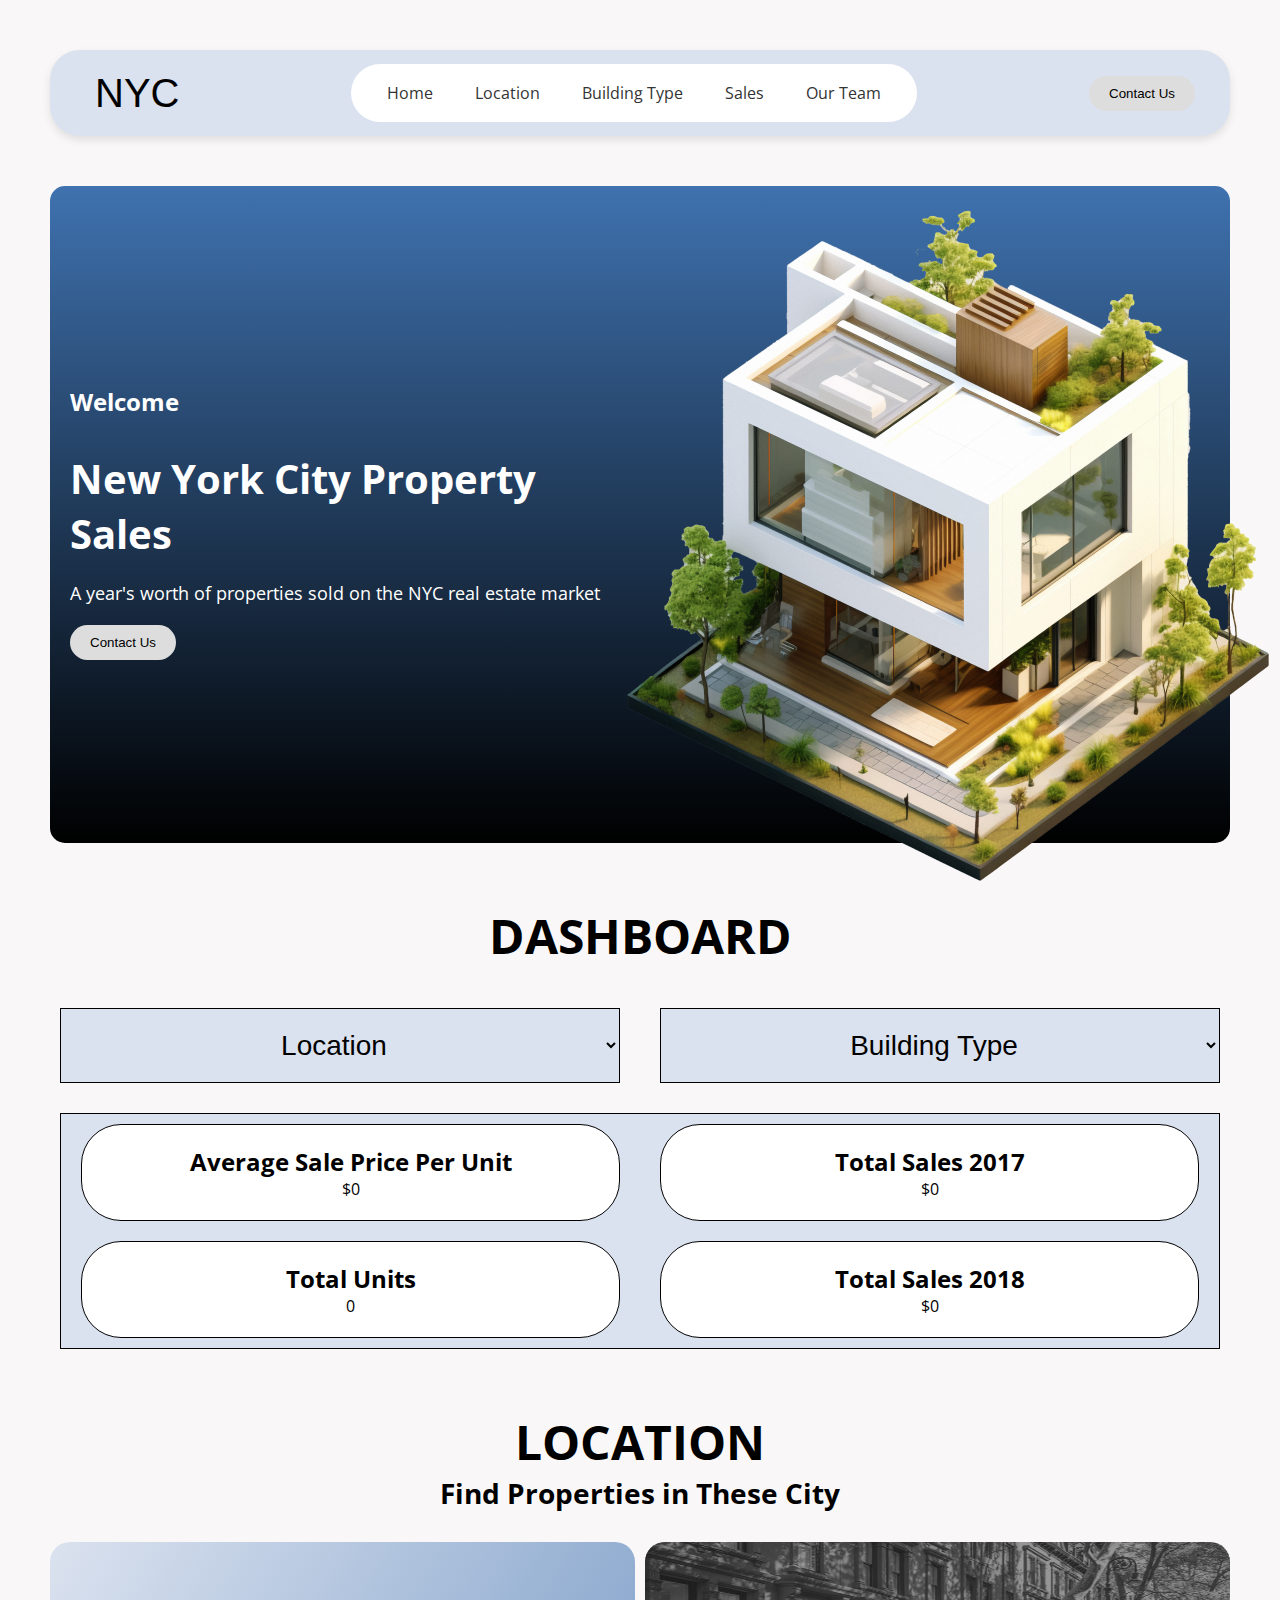
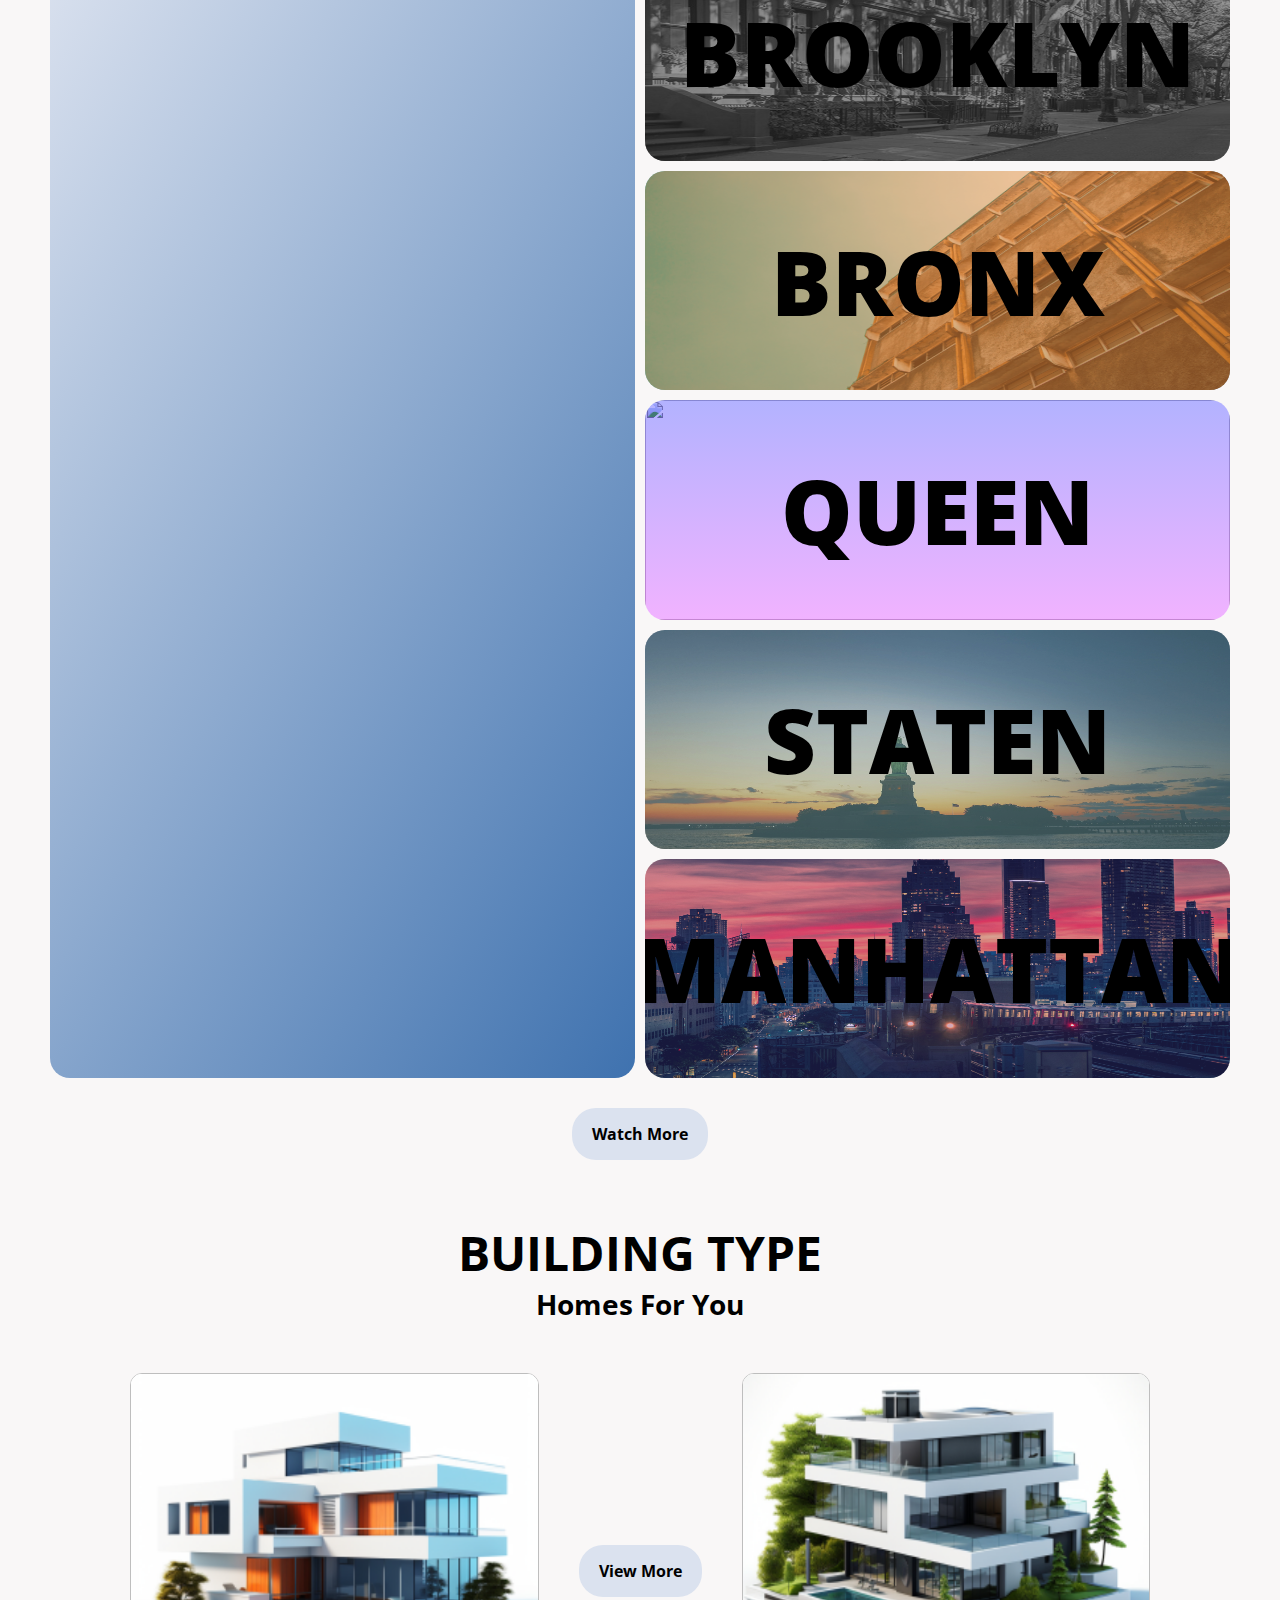
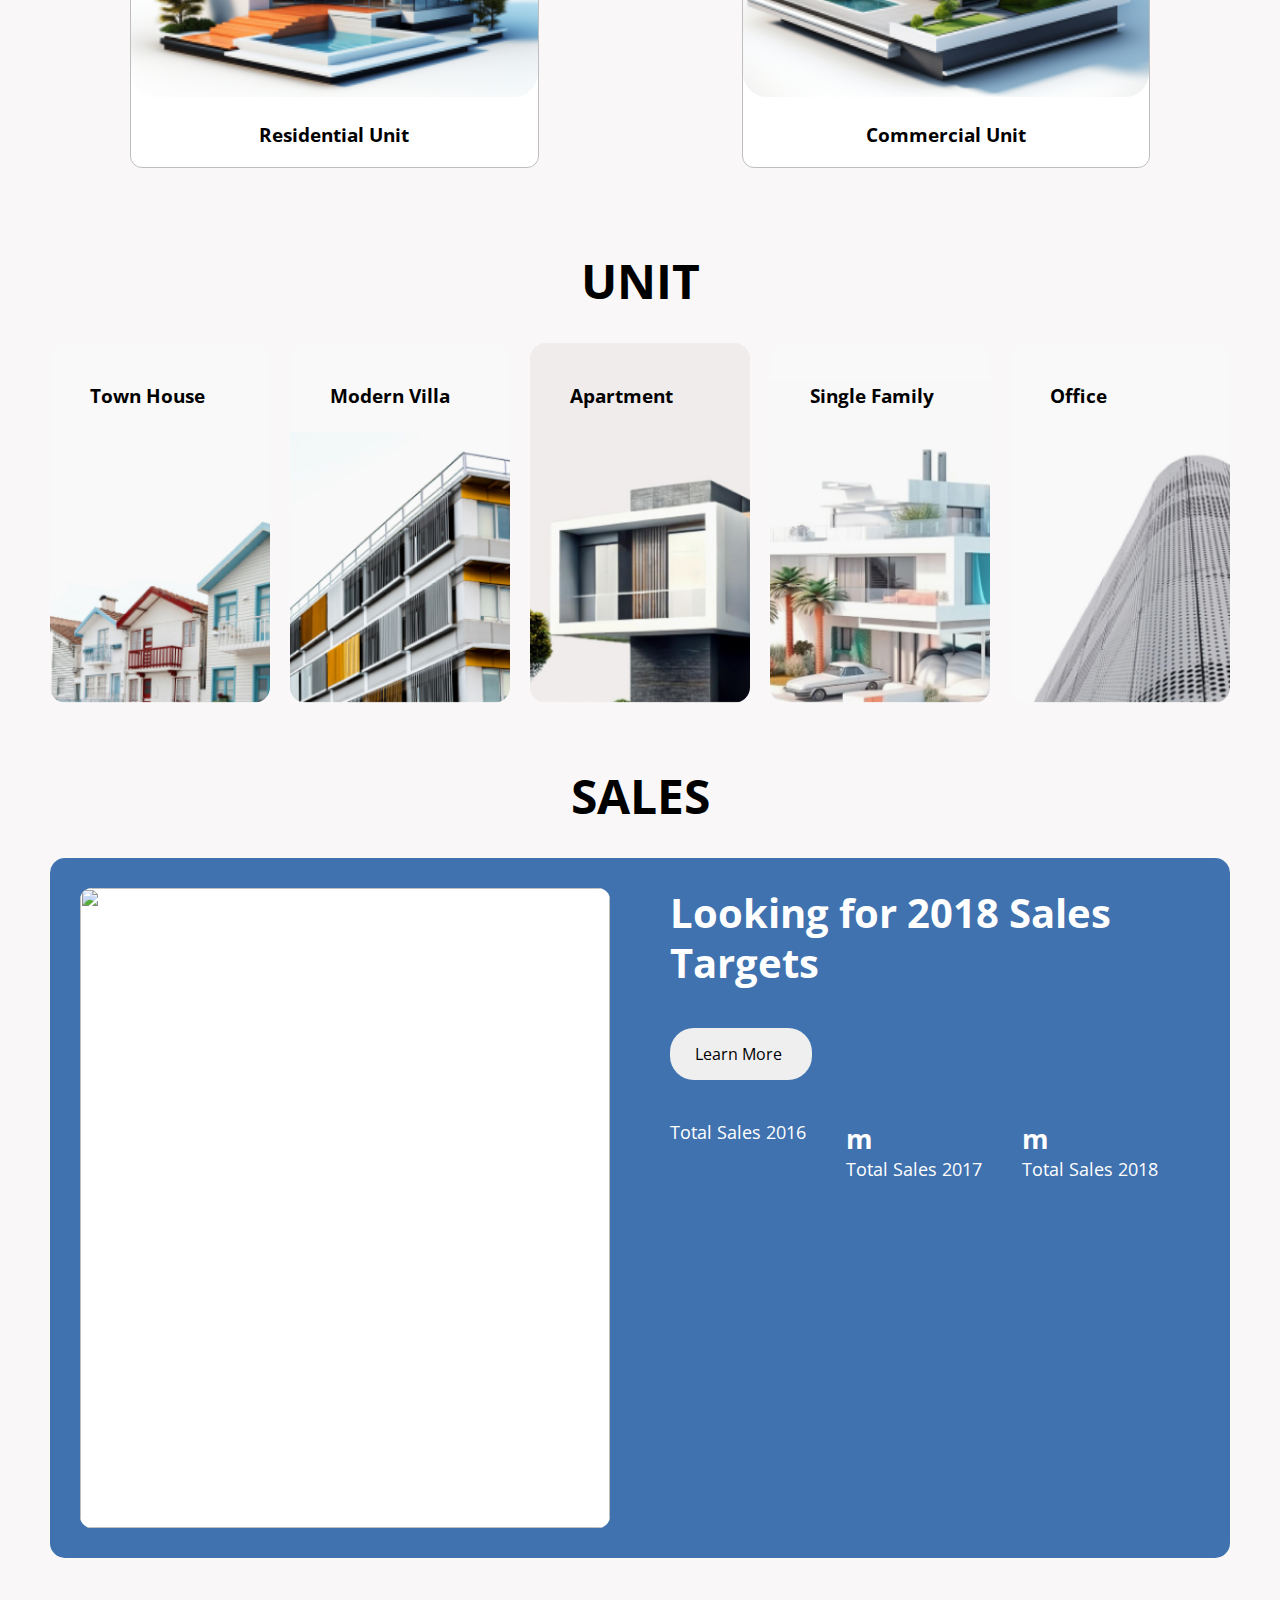
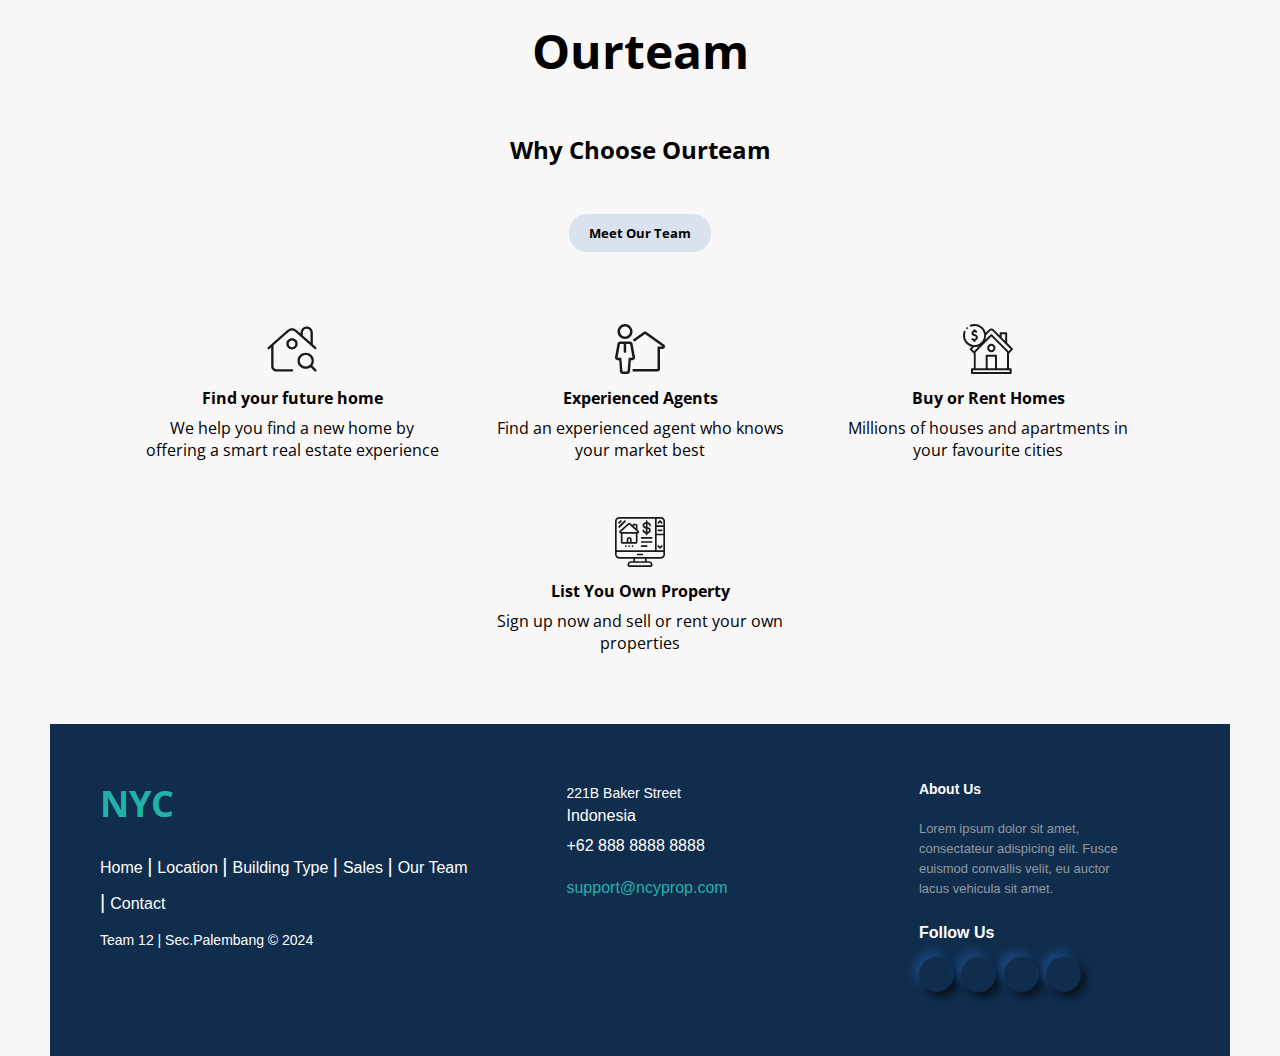
==== index.html @ 60cc7891 "refactor code" ====
<!DOCTYPE html>
<html lang="en">
  <head>
    <meta charset="UTF-8" />
    <meta name="viewport" content="width=device-width, initial-scale=1.0" />
    <title>Sec.Palembang-12</title>
    <!-- <link rel="stylesheet" href="Component/navbar.css" /> -->
    <link rel="stylesheet" href="css/base.css" />
    <link rel="stylesheet" href="css/landing.css" />

    <!-- Boxicon CSS -->
    <link
      href="https://unpkg.com/boxicons@2.1.4/css/boxicons.min.css"
      rel="stylesheet"
    />

    <style></style>
  </head>

  <!-- body section -->

  <body>
    <!--  navbar section -->
    <nav-card></nav-card>
    <!-- end navbar section-->
    <!-- header section -->
    <hero-card>
      <div slot="page">Welcome</div>
      <div slot="title">New York City Property Sales</div>
      <div slot="desc">
        A year's worth of properties sold on the NYC real estate market
      </div>
    </hero-card>
    <!--end header section  -->

    <main>
      <section>
        <div class="dashboard-container">
          <header class="dashboard-header" id="dashboard">
            <h1>DASHBOARD</h1>
          </header>

          <div class="dropdowns">
            <select id="locationDropdown" class="dropdown">
              <option value="">Location</option>
              <option value="Brooklyn">Brooklyn</option>
              <option value="Bronxn">Bronxn</option>
              <option value="Manhattan">Manhattan</option>
              <option value="Queens">Queens</option>
              <option value="Staten Island">Staten Island</option>
          </select>

            <select id="buildingTypeDropdown" class="dropdown">
                <option value="">Building Type</option>
                <option value="Residential">Residential</option>
                <option value="Commercial">Commercial</option>
                <option value="Mixed Use">Mixed Use</option>
            </select>
        </div>

          <div class="stats-container">
            <div class="stat-box">
                <h2>Average Sale Price Per Unit</h2>
                <p id="averageSalePrice">$0</p>
            </div>
    
            <div class="stat-box">
                <h2>Total Sales 2017</h2>
                <p id="totalSales2017">$0</p>
            </div>
    
            <div class="stat-box">
                <h2>Total Units</h2>
                <p id="totalUnits">0</p>
            </div>
    
            <div class="stat-box">
                <h2>Total Sales 2018</h2>
                <p id="totalSales2018">$0</p>
            </div>
        </div>
        </div>
      </section>

      <section>
        <div class="container">
          <div class="location">
            <header class="location-header">
              <h1>LOCATION</h1>
              <h3>Find Properties in These City</h3>
            </header>
            <div class="location-group">
              <div class="location-item overlay">
                <h1>NEW YORK CITY</h1>
              </div>
              <div class="location-item">
                <h1>BROOKLYN</h1>
                <div class="img-wrapper">
                  <img src="assets/images/location/img1.jpg" alt="" />
                </div>
              </div>
              <div class="location-item">
                <h1>BRONX</h1>
                <div class="img-wrapper">
                  <img src="assets/images/location/img2.jpg" alt="" />
                </div>
              </div>
              <div class="location-item">
                <h1>QUEEN</h1>
                <div class="img-wrapper">
                  <img
                    src="https://plus.unsplash.com/premium_photo-1661955570907-c03dae52b089?q=80&w=1778&auto=format&fit=crop&ixlib=rb-4.0.3&ixid=M3wxMjA3fDB8MHxwaG90by1wYWdlfHx8fGVufDB8fHx8fA%3D%3D"
                    alt=""
                  />
                </div>
              </div>
              <div class="location-item">
                <h1>STATEN</h1>
                <div class="img-wrapper">
                  <img src="assets/images/location/img5.jpg" alt="" />
                </div>
              </div>
              <div class="location-item">
                <h1>MANHATTAN</h1>
                <div class="img-wrapper">
                  <img src="assets/images/location/img7.jpg" alt="" />
                </div>
              </div>
            </div>
            <div class="location-btn">
              <button>Watch More</button>
            </div>
          </div>
        </div>
      </section>

      <!-- Building Type Section -->
      <section>
        <div class="container">
          <div class="building">
            <header class="building-header">
              <h1>BUILDING TYPE</h1>
              <h3>Homes For You</h3>
            </header>
            <div class="building-group">
              <div class="building-item">
                <div class="img-wrapper">
                  <img src="assets/images/building/residential.png" alt="" />
                </div>
                <div class="building-content">
                  <h3>Residential Unit</h3>
                </div>
              </div>
              <div class="btn-wrapper">
                <button>View More</button>
              </div>
              <div class="building-item">
                <div class="img-wrapper">
                  <img src="assets/images/building/commercial.png" alt="" />
                </div>
                <div class="building-content">
                  <h3>Commercial Unit</h3>
                </div>
              </div>
            </div>
          </div>
        </div>
      </section>

      <!-- unit section -->
      <section>
        <div class="container">
          <div class="unit">
            <header class="unit-header" id="units">
              <h1>UNIT</h1>
            </header>
            <div class="unit-group">
              <div class="unit-item">
                <img src="assets/images/units/h81.jpg.png" alt="" />
                <h4 class="unit-title">Town House</h4>
              </div>
              <div class="unit-item">
                <img src="assets/images/units/h82.jpg.png" alt="" />
                <h4 class="unit-title">Modern Villa</h4>
              </div>
              <div class="unit-item">
                <img src="assets/images/units/h83.jpg.png" alt="" />
                <h4 class="unit-title">Apartment</h4>
              </div>
              <div class="unit-item">
                <img src="assets/images/units/h84.jpg.png" alt="" />
                <h4 class="unit-title">Single Family</h4>
              </div>
              <div class="unit-item">
                <img src="assets/images/units/h85.jpg.png" alt="" />
                <h4 class="unit-title">Office</h4>
              </div>
            </div>
          </div>
        </div>
      </section>
      <!-- end unit section -->

      <!-- sales section -->
      <section>
        <div class="container">
          <div class="sales">
            <header class="sales-header" id="sales">
              <h1>SALES</h1>
            </header>
            <div class="sales-group">
              <div class="sales-item">
                <div class="img-wrapper">
                  <img
                    src="https://www.wallpapertip.com/wmimgs/216-2167633_real-estate-wallpaper-hd.png"
                    alt=""
                  />
                </div>
              </div>
              <div class="sales-item">
                <div class="item-header">
                  <h1>Looking for 2018 Sales Targets</h1>
                </div>
                <div class="item-content">
                  <button>
                    <span> Learn More </span
                    ><i class="fa-solid fa-arrow-right"></i>
                  </button>
                  <div class="desc">
                    <ul>
                      <li>
                        <h2 id="totalSales2016"></h2>
                        <span>Total Sales 2016</span>
                      </li>
                      <li>
                        <h2 id="totalSales2017">m</h2>
                        <span>Total Sales 2017</span>
                      </li>
                      <li>
                        <h2 id="totalSales2018">m</h2>
                        <span>Total Sales 2018</span>
                      </li>
                    </ul>
                  </div>
                </div>
              </div>
              <!-- Other grid items -->
            </div>
          </div>
        </div>
      </section>

      <!-- end sales section -->

      <!-- our team section -->
      <section>
        <div class="container">
          <div class="ourteam">
            <header class="ourteam-header" id="team">
              <h1>Ourteam</h1>
            </header>
            <div class="ourteam-group">
              <div class="ourteam-item">
                <h2>Why Choose Ourteam</h2>
                <button id="teamButton">Meet Our Team</button>
              </div>
              <div class="ourteam-item" style="width: 100%">
                <div class="feature">
                  <div class="feature-icon">
                    <svg
                      width="51"
                      height="50"
                      viewBox="0 0 51 50"
                      fill="none"
                      xmlns="http://www.w3.org/2000/svg"
                    >
                      <path
                        d="M25.01 45.1666H9.50999C8.6211 45.1666 7.89888 44.8611 7.34332 44.25C6.78777 43.6389 6.50999 42.9444 6.50999 42.1666V21.3333L22.1767 7.49997C22.9544 6.83331 23.8989 6.49997 25.01 6.49997C26.1211 6.49997 27.0655 6.83331 27.8433 7.49997L47.6767 25C47.8989 25.2222 48.1767 25.3055 48.51 25.25C48.8433 25.1944 49.1211 25.0555 49.3433 24.8333C49.5655 24.6111 49.6489 24.3333 49.5933 24C49.5378 23.6666 49.3989 23.3889 49.1767 23.1666L45.8433 20.3333V8.49997C45.8433 6.83331 45.2322 5.38886 44.01 4.16664C42.7878 2.94442 41.3433 2.36108 39.6767 2.41664C38.01 2.47219 36.5933 3.08331 35.4267 4.24997C34.26 5.41664 33.6211 6.83331 33.51 8.49997V9.49997L29.3433 5.83331C28.1211 4.72219 26.6767 4.16664 25.01 4.16664C23.3433 4.16664 21.8989 4.72219 20.6767 5.83331L0.843323 23.1666C0.509989 23.3889 0.343323 23.6666 0.343323 24C0.343323 24.3333 0.454434 24.6111 0.676656 24.8333C0.898878 25.0555 1.17666 25.1944 1.50999 25.25C1.84332 25.3055 2.1211 25.2222 2.34332 25L4.17666 23.5V42.1666C4.17666 43.6111 4.70443 44.8611 5.75999 45.9166C6.81555 46.9722 8.06555 47.5 9.50999 47.5H25.01C25.3433 47.5 25.6211 47.3889 25.8433 47.1666C26.0655 46.9444 26.1767 46.6666 26.1767 46.3333C26.1767 46 26.0655 45.7222 25.8433 45.5C25.6211 45.2778 25.3433 45.1666 25.01 45.1666ZM35.8433 8.49997C35.9544 7.38886 36.3711 6.47219 37.0933 5.74997C37.8155 5.02775 38.7044 4.69442 39.76 4.74997C40.8155 4.80553 41.7044 5.19442 42.4267 5.91664C43.1489 6.63886 43.51 7.49997 43.51 8.49997V18.1666L35.8433 11.5V8.49997ZM25.01 14.1666C23.4544 14.1666 22.1211 14.7222 21.01 15.8333C19.8989 16.9444 19.3433 18.2778 19.3433 19.8333C19.3433 21.3889 19.8989 22.7222 21.01 23.8333C22.1211 24.9444 23.4544 25.5 25.01 25.5C26.5655 25.5 27.8989 24.9444 29.01 23.8333C30.1211 22.7222 30.6767 21.3889 30.6767 19.8333C30.6767 18.2778 30.1211 16.9444 29.01 15.8333C27.8989 14.7222 26.5655 14.1666 25.01 14.1666ZM28.3433 19.8333C28.3433 20.8333 28.01 21.6389 27.3433 22.25C26.6767 22.8611 25.8989 23.1666 25.01 23.1666C24.1211 23.1666 23.3433 22.8611 22.6767 22.25C22.01 21.6389 21.6767 20.8611 21.6767 19.9166C21.6767 18.9722 22.01 18.1666 22.6767 17.5C23.3433 16.8333 24.1211 16.5 25.01 16.5C25.8989 16.5 26.6767 16.8333 27.3433 17.5C28.01 18.1666 28.3433 18.9444 28.3433 19.8333ZM49.3433 45.6666L45.3433 41.5C46.3433 40.0555 46.8433 38.4444 46.8433 36.6666C46.8433 34.4444 46.0378 32.5555 44.4267 31C42.8155 29.4444 40.8989 28.6666 38.6767 28.6666C36.4544 28.6666 34.5378 29.4444 32.9267 31C31.3155 32.5555 30.51 34.4722 30.51 36.75C30.51 39.0278 31.3155 40.9444 32.9267 42.5C34.5378 44.0555 36.4544 44.8333 38.6767 44.8333C40.5655 44.8333 42.2322 44.2778 43.6767 43.1666L47.51 47.1666C47.7322 47.3889 48.01 47.5278 48.3433 47.5833C48.6767 47.6389 48.9822 47.5555 49.26 47.3333C49.5378 47.1111 49.6767 46.8333 49.6767 46.5C49.6767 46.1666 49.5655 45.8889 49.3433 45.6666ZM38.6767 42.5C37.1211 42.5 35.76 41.9444 34.5933 40.8333C33.4267 39.7222 32.8433 38.3611 32.8433 36.75C32.8433 35.1389 33.4267 33.7778 34.5933 32.6666C35.76 31.5555 37.1489 31 38.76 31C40.3711 31 41.7322 31.5555 42.8433 32.6666C43.9544 33.7778 44.51 35.1389 44.51 36.75C44.51 38.3611 43.9544 39.7222 42.8433 40.8333C41.7322 41.9444 40.3433 42.5 38.6767 42.5Z"
                        fill="#1A1A1A"
                      />
                    </svg>
                  </div>
                  <h4>Find your future home</h4>
                  <p>
                    We help you find a new home by offering a smart real estate
                    experience
                  </p>
                </div>
                <div class="feature">
                  <div class="feature-icon">
                    <svg
                      width="51"
                      height="50"
                      viewBox="0 0 51 50"
                      fill="none"
                      xmlns="http://www.w3.org/2000/svg"
                    >
                      <path
                        d="M49.01 20.5L31.51 8C31.0655 7.66666 30.5655 7.5 30.01 7.5C29.4544 7.5 28.9544 7.66666 28.51 8L17.6766 15.8333C18.3433 16.2778 18.8989 16.8889 19.3433 17.6667L30.01 10L47.51 22.5H42.51V45H17.6766L17.51 47.5H42.51C43.1766 47.5 43.76 47.25 44.26 46.75C44.76 46.25 45.01 45.6667 45.01 45V25H47.51C48.0655 25 48.5655 24.8333 49.01 24.5C49.4544 24.1667 49.76 23.75 49.9266 23.25C50.0933 22.75 50.0933 22.25 49.9266 21.75C49.76 21.25 49.4544 20.8333 49.01 20.5ZM20.01 33.3333L17.51 19.5C17.3989 18.9444 17.0933 18.4722 16.5933 18.0833C16.0933 17.6944 15.5655 17.5 15.01 17.5H5.00998C4.45442 17.5 3.92665 17.6944 3.42665 18.0833C2.92665 18.4722 2.62109 18.9444 2.50998 19.5L0.00997832 33.3333C-0.101133 34.1111 0.0933117 34.7778 0.593312 35.3333C1.09331 35.8889 1.7322 36.1667 2.50998 36.1667H4.17665L5.00998 47.6667C5.12109 48.3333 5.39887 48.8889 5.84331 49.3333C6.28776 49.7778 6.84331 50 7.50998 50H12.51C13.1766 50 13.7322 49.7778 14.1766 49.3333C14.6211 48.8889 14.8989 48.3333 15.01 47.6667L15.8433 36.1667H17.51C18.2878 36.1667 18.9266 35.8889 19.4266 35.3333C19.9266 34.7778 20.1211 34.1111 20.01 33.3333ZM13.6766 33.6667L12.51 47.5H7.50998L6.34331 33.6667H2.50998L5.00998 20H8.67665V27.6667C8.67665 28 8.81553 28.2778 9.09331 28.5C9.37109 28.7222 9.67665 28.8333 10.01 28.8333C10.3433 28.8333 10.6211 28.7222 10.8433 28.5C11.0655 28.2778 11.1766 28 11.1766 27.6667V20H15.01L17.51 33.6667H13.6766ZM10.01 0C7.89887 0 6.12109 0.722221 4.67665 2.16666C3.2322 3.61111 2.50998 5.38889 2.50998 7.5C2.50998 9.61111 3.2322 11.3889 4.67665 12.8333C6.12109 14.2778 7.89887 15 10.01 15C12.1211 15 13.8989 14.2778 15.3433 12.8333C16.7878 11.3889 17.51 9.61111 17.51 7.5C17.51 5.38889 16.7878 3.61111 15.3433 2.16666C13.8989 0.722221 12.1211 0 10.01 0ZM10.01 12.5C8.67665 12.5 7.50998 12 6.50998 11C5.50998 10 5.00998 8.83333 5.00998 7.5C5.00998 6.16666 5.50998 5 6.50998 4C7.50998 3 8.67665 2.5 10.01 2.5C11.3433 2.5 12.51 3 13.51 4C14.51 5 15.01 6.16666 15.01 7.5C15.01 8.83333 14.51 10 13.51 11C12.51 12 11.3433 12.5 10.01 12.5Z"
                        fill="#1A1A1A"
                      />
                    </svg>
                  </div>
                  <h4>Experienced Agents</h4>
                  <p>Find an experienced agent who knows your market best</p>
                </div>
                <div class="feature">
                  <div class="feature-icon">
                    <svg
                      width="50"
                      height="50"
                      viewBox="0 0 50 50"
                      fill="none"
                      xmlns="http://www.w3.org/2000/svg"
                    >
                      <path
                        d="M28.3433 19.8333C27.2322 19.8333 26.26 20.25 25.4267 21.0833C24.5933 21.9167 24.1767 22.8889 24.1767 24C24.1767 25.1111 24.5933 26.0833 25.4267 26.9167C26.26 27.75 27.2322 28.1667 28.3433 28.1667C29.4545 28.1667 30.4267 27.75 31.26 26.9167C32.0933 26.0833 32.51 25.1111 32.51 24C32.51 22.8889 32.0933 21.9167 31.26 21.0833C30.4267 20.25 29.4545 19.8333 28.3433 19.8333ZM28.3433 26.1667C27.7878 26.1667 27.2878 25.9722 26.8433 25.5833C26.3989 25.1944 26.1767 24.6944 26.1767 24.0833C26.1767 23.4722 26.3989 22.9444 26.8433 22.5C27.2878 22.0556 27.8156 21.8333 28.4267 21.8333C29.0378 21.8333 29.5378 22.0556 29.9267 22.5C30.3156 22.9444 30.51 23.4722 30.51 24.0833C30.51 24.6944 30.3156 25.1944 29.9267 25.5833C29.5378 25.9722 29.01 26.1667 28.3433 26.1667ZM46.3433 29.1667L49.6767 25.8333C49.8989 25.6111 50.01 25.3889 50.01 25.1667C50.01 24.9444 49.8989 24.7222 49.6767 24.5L44.1767 18.8333V9.16666C44.1767 8.94444 44.0656 8.72222 43.8433 8.5C43.6211 8.27777 43.3989 8.16666 43.1767 8.16666H37.6767C37.4545 8.16666 37.2322 8.27777 37.01 8.5C36.7878 8.72222 36.6767 8.94444 36.6767 9.16666V11.5L30.6767 5.5C30.01 4.83333 29.2322 4.5 28.3433 4.5C27.4545 4.5 26.6767 4.83333 26.01 5.5L22.6767 8.83333C22.1211 6.27777 20.7878 4.16666 18.6767 2.5C16.5656 0.833332 14.1767 0 11.51 0C10.0656 0 8.67668 0.277775 7.34334 0.833332C7.12112 0.833332 6.95445 0.972221 6.84334 1.25C6.73223 1.52777 6.73223 1.77777 6.84334 2C6.95445 2.22222 7.12112 2.38889 7.34334 2.5C7.56557 2.61111 7.84334 2.66666 8.17668 2.66666C9.17668 2.22222 10.2878 2 11.51 2C13.2878 2 14.8989 2.41666 16.3433 3.25C17.7878 4.08333 18.9545 5.25 19.8433 6.75C20.7322 8.25 21.1767 9.86111 21.1767 11.5833C21.1767 13.3056 20.7322 14.8889 19.8433 16.3333C18.9545 17.7778 17.7878 18.9444 16.3433 19.8333C14.8989 20.7222 13.3156 21.1667 11.5933 21.1667C9.87112 21.1667 8.26001 20.7222 6.76001 19.8333C5.26001 18.9444 4.09334 17.7778 3.26001 16.3333C2.42668 14.8889 2.01001 13.2778 2.01001 11.5C2.01001 10.2778 2.17668 9.16666 2.51001 8.16666C2.62112 7.83333 2.62112 7.55555 2.51001 7.33333C2.3989 7.11111 2.23223 6.94444 2.01001 6.83333C1.78779 6.72222 1.53779 6.72222 1.26001 6.83333C0.982232 6.94444 0.843343 7.11111 0.843343 7.33333C0.287788 8.66666 0.0100098 10.0556 0.0100098 11.5C0.0100098 14.1667 0.843343 16.5556 2.51001 18.6667C4.17668 20.7778 6.28779 22.1111 8.84334 22.6667L7.01001 24.5C6.78779 24.7222 6.67668 24.9444 6.67668 25.1667C6.67668 25.3889 6.78779 25.6111 7.01001 25.8333L10.3433 29.1667C10.4545 29.2778 10.6211 29.3889 10.8433 29.5V44.1667H9.01001C8.78779 44.1667 8.56557 44.25 8.34334 44.4167C8.12112 44.5833 8.01001 44.8333 8.01001 45.1667V49C8.01001 49.3333 8.12112 49.5833 8.34334 49.75C8.56557 49.9167 8.78779 50 9.01001 50H47.6767C48.01 50 48.26 49.9167 48.4267 49.75C48.5933 49.5833 48.6767 49.3333 48.6767 49V45.1667C48.6767 44.8333 48.5933 44.5833 48.4267 44.4167C48.26 44.25 48.01 44.1667 47.6767 44.1667H46.01V29.5C46.1211 29.3889 46.2322 29.2778 46.3433 29.1667ZM38.6767 10.1667H42.1767V17L38.6767 13.5V10.1667ZM27.3433 6.83333C27.6767 6.61111 28.01 6.5 28.3433 6.5C28.6767 6.5 29.01 6.61111 29.3433 6.83333L47.6767 25.1667L45.6767 27.1667L29.01 10.5C28.8989 10.2778 28.7045 10.1667 28.4267 10.1667C28.1489 10.1667 27.8989 10.2778 27.6767 10.5L22.1767 15.8333C22.7322 14.5 23.01 13.0556 23.01 11.5V11.1667L27.3433 6.83333ZM9.01001 25.1667L11.1767 23H11.51C13.0656 23 14.51 22.7222 15.8433 22.1667L11.01 27.1667L9.01001 25.1667ZM46.6767 48H10.01V46.1667H46.6767V48ZM32.01 44.1667H24.6767V32.6667H32.01V44.1667ZM34.01 44.1667V31.6667C34.01 31.3333 33.9267 31.0833 33.76 30.9167C33.5933 30.75 33.3433 30.6667 33.01 30.6667H23.6767C23.4545 30.6667 23.2322 30.75 23.01 30.9167C22.7878 31.0833 22.6767 31.3333 22.6767 31.6667V44.1667H12.6767V28.1667L28.3433 12.5L44.01 28.1667V44.1667H34.01ZM11.51 14.8333C11.0656 14.8333 10.7322 14.8056 10.51 14.75C10.2878 14.6944 10.0656 14.5833 9.84334 14.4167C9.62112 14.25 9.37112 14.1944 9.09334 14.25C8.81557 14.3056 8.59334 14.4444 8.42668 14.6667C8.26001 14.8889 8.20445 15.1111 8.26001 15.3333C8.31557 15.5556 8.45445 15.7778 8.67668 16C9.34334 16.3333 9.95445 16.5556 10.51 16.6667V17C10.51 17.2222 10.6211 17.4444 10.8433 17.6667C11.0656 17.8889 11.3156 18 11.5933 18C11.8711 18 12.0933 17.8889 12.26 17.6667C12.4267 17.4444 12.51 17.2222 12.51 17V16.5C13.1767 16.3889 13.7045 16.0833 14.0933 15.5833C14.4822 15.0833 14.7322 14.5 14.8433 13.8333C14.9545 13.1667 14.8156 12.5278 14.4267 11.9167C14.0378 11.3056 13.4545 10.8333 12.6767 10.5C11.6767 10.1667 11.01 9.83333 10.6767 9.5C10.4545 9.38889 10.3989 9.16666 10.51 8.83333C10.6211 8.5 10.7878 8.33333 11.01 8.33333C11.5656 8.11111 12.1211 8.16666 12.6767 8.5C12.8989 8.72222 13.1489 8.80555 13.4267 8.75C13.7045 8.69444 13.8989 8.55555 14.01 8.33333C14.1211 8.11111 14.1767 7.86111 14.1767 7.58333C14.1767 7.30555 14.0378 7.08333 13.76 6.91666C13.4822 6.75 13.0656 6.55555 12.51 6.33333V6C12.51 5.77777 12.4267 5.58333 12.26 5.41666C12.0933 5.25 11.8711 5.16666 11.5933 5.16666C11.3156 5.16666 11.0656 5.25 10.8433 5.41666C10.6211 5.58333 10.51 5.77777 10.51 6V6.33333C10.0656 6.55555 9.6489 6.86111 9.26001 7.25C8.87112 7.63889 8.62112 8.11111 8.51001 8.66666C8.3989 9.66666 8.67668 10.5 9.34334 11.1667C9.8989 11.5 10.8433 11.8889 12.1767 12.3333C12.7322 12.5556 12.9545 13 12.8433 13.6667C12.8433 13.8889 12.7045 14.1389 12.4267 14.4167C12.1489 14.6944 11.8433 14.8333 11.51 14.8333ZM3.17668 4C3.17668 4.33333 3.26001 4.58333 3.42668 4.75C3.59334 4.91666 3.81557 5 4.09334 5C4.37112 5 4.59334 4.91666 4.76001 4.75C4.92668 4.58333 5.01001 4.36111 5.01001 4.08333C5.01001 3.80555 4.92668 3.58333 4.76001 3.41666C4.59334 3.25 4.37112 3.16666 4.09334 3.16666C3.81557 3.16666 3.59334 3.25 3.42668 3.41666C3.26001 3.58333 3.17668 3.77777 3.17668 4Z"
                        fill="#1A1A1A"
                      />
                    </svg>
                  </div>
                  <h4>Buy or Rent Homes</h4>
                  <p>
                    Millions of houses and apartments in your favourite cities
                  </p>
                </div>
                <div class="feature">
                  <div class="feature-icon">
                    <svg
                      width="50"
                      height="50"
                      viewBox="0 0 50 50"
                      fill="none"
                      xmlns="http://www.w3.org/2000/svg"
                    >
                      <path
                        d="M4.17668 6.66666C4.3989 6.66666 4.62112 6.61111 4.84334 6.5L6.51001 4.83333C6.62112 4.61111 6.67668 4.38889 6.67668 4.16666C6.67668 3.94444 6.59334 3.75 6.42668 3.58333C6.26001 3.41666 6.06557 3.33333 5.84334 3.33333C5.62112 3.33333 5.3989 3.38889 5.17668 3.5L3.51001 5.16666C3.28779 5.5 3.26001 5.83333 3.42668 6.16666C3.59334 6.5 3.84334 6.66666 4.17668 6.66666ZM4.17668 10.8333C4.3989 10.8333 4.62112 10.7778 4.84334 10.6667L10.6767 4.83333C10.8989 4.61111 10.9545 4.33333 10.8433 4C10.7322 3.66666 10.51 3.44444 10.1767 3.33333C9.84334 3.22222 9.56557 3.27777 9.34334 3.5L3.51001 9.33333C3.28779 9.66666 3.26001 10 3.42668 10.3333C3.59334 10.6667 3.84334 10.8333 4.17668 10.8333ZM45.8433 0H4.17668C3.06557 0 2.09334 0.416664 1.26001 1.25C0.426676 2.08333 0.0100098 3.05555 0.0100098 4.16666V37.5C0.0100098 38.6111 0.426676 39.5833 1.26001 40.4167C2.09334 41.25 3.06557 41.6667 4.17668 41.6667H18.3433V44.1667H15.8433C14.9545 44.1667 14.1767 44.5 13.51 45.1667C12.8433 45.8333 12.51 46.6111 12.51 47.5V48.3333C12.51 48.7778 12.6767 49.1667 13.01 49.5C13.3433 49.8333 13.7322 50 14.1767 50H35.8433C36.2878 50 36.6767 49.8333 37.01 49.5C37.3433 49.1667 37.51 48.7778 37.51 48.3333V47.5C37.51 46.6111 37.1767 45.8333 36.51 45.1667C35.8433 44.5 35.0656 44.1667 34.1767 44.1667H31.6767V41.6667H45.8433C46.9545 41.6667 47.9267 41.25 48.76 40.4167C49.5933 39.5833 50.01 38.6111 50.01 37.5V4.16666C50.01 3.05555 49.5933 2.08333 48.76 1.25C47.9267 0.416664 46.9545 0 45.8433 0ZM48.3433 33.3333H41.6767V18.3333H48.3433V33.3333ZM48.3433 16.6667H41.6767V10H48.3433V16.6667ZM48.3433 4.16666V8.33333H41.6767V1.66666H45.8433C46.51 1.66666 47.0933 1.91666 47.5933 2.41666C48.0933 2.91666 48.3433 3.5 48.3433 4.16666ZM4.17668 1.66666H40.01V33.3333H1.67668V4.16666C1.67668 3.5 1.92668 2.91666 2.42668 2.41666C2.92668 1.91666 3.51001 1.66666 4.17668 1.66666ZM35.8433 47.5V48.3333H14.1767V47.5C14.1767 47.0556 14.3433 46.6667 14.6767 46.3333C15.01 46 15.3989 45.8333 15.8433 45.8333H34.1767C34.6211 45.8333 35.01 46 35.3433 46.3333C35.6767 46.6667 35.8433 47.0556 35.8433 47.5ZM30.01 44.1667H20.01V41.6667H30.01V44.1667ZM45.8433 40H4.17668C3.51001 40 2.92668 39.75 2.42668 39.25C1.92668 38.75 1.67668 38.1667 1.67668 37.5V35H48.3433V37.5C48.3433 38.1667 48.0933 38.75 47.5933 39.25C47.0933 39.75 46.51 40 45.8433 40ZM27.51 36.6667H22.51C22.2878 36.6667 22.0933 36.75 21.9267 36.9167C21.76 37.0833 21.6767 37.2778 21.6767 37.5C21.6767 37.7222 21.76 37.9167 21.9267 38.0833C22.0933 38.25 22.2878 38.3333 22.51 38.3333H27.51C27.7322 38.3333 27.9267 38.25 28.0933 38.0833C28.26 37.9167 28.3433 37.7222 28.3433 37.5C28.3433 37.2778 28.26 37.0833 28.0933 36.9167C27.9267 36.75 27.7322 36.6667 27.51 36.6667ZM42.6767 6.5C42.8989 6.61111 43.1211 6.66666 43.3433 6.66666C43.5656 6.66666 43.7878 6.61111 44.01 6.5L45.01 5.33333L46.01 6.5C46.2322 6.61111 46.4545 6.66666 46.6767 6.66666C46.8989 6.66666 47.0933 6.58333 47.26 6.41666C47.4267 6.25 47.51 6.05555 47.51 5.83333C47.51 5.61111 47.4545 5.38889 47.3433 5.16666L45.6767 3.5C45.4545 3.38889 45.2322 3.33333 45.01 3.33333C44.7878 3.33333 44.5656 3.38889 44.3433 3.5L42.6767 5.16666C42.5656 5.38889 42.51 5.61111 42.51 5.83333C42.51 6.05555 42.5656 6.27777 42.6767 6.5ZM44.3433 31.5C44.5656 31.6111 44.7878 31.6667 45.01 31.6667C45.2322 31.6667 45.4545 31.6111 45.6767 31.5L47.3433 29.8333C47.4545 29.6111 47.51 29.3889 47.51 29.1667C47.51 28.9444 47.4267 28.75 47.26 28.5833C47.0933 28.4167 46.8989 28.3333 46.6767 28.3333C46.4545 28.3333 46.2322 28.3889 46.01 28.5L45.01 29.6667L44.01 28.5C43.7878 28.3889 43.5656 28.3333 43.3433 28.3333C43.1211 28.3333 42.9267 28.4167 42.76 28.5833C42.5933 28.75 42.51 28.9444 42.51 29.1667C42.51 29.3889 42.5656 29.6111 42.6767 29.8333L44.3433 31.5ZM43.3433 14.1667H46.6767C46.8989 14.1667 47.0933 14.0833 47.26 13.9167C47.4267 13.75 47.51 13.5556 47.51 13.3333C47.51 13.1111 47.4267 12.9167 47.26 12.75C47.0933 12.5833 46.8989 12.5 46.6767 12.5H43.3433C43.1211 12.5 42.9267 12.5833 42.76 12.75C42.5933 12.9167 42.51 13.1111 42.51 13.3333C42.51 13.5556 42.5933 13.75 42.76 13.9167C42.9267 14.0833 43.1211 14.1667 43.3433 14.1667ZM4.34334 15.5C4.56557 16.2778 5.06557 16.6667 5.84334 16.6667V25C5.84334 25.4444 6.01001 25.8333 6.34334 26.1667C6.67668 26.5 7.06557 26.6667 7.51001 26.6667H20.8433C21.2878 26.6667 21.6767 26.5 22.01 26.1667C22.3433 25.8333 22.51 25.4444 22.51 25V16.6667C23.2878 16.6667 23.7878 16.2778 24.01 15.5C24.1211 15.2778 24.1489 14.9722 24.0933 14.5833C24.0378 14.1944 23.8989 13.8889 23.6767 13.6667L22.51 12.6667V8.33333C22.51 7.88889 22.3433 7.5 22.01 7.16666C21.6767 6.83333 21.2878 6.66666 20.8433 6.66666H19.1767C18.7322 6.66666 18.3433 6.80555 18.01 7.08333C17.6767 7.36111 17.51 7.72222 17.51 8.16666L15.3433 6.33333C15.01 6 14.6211 5.83333 14.1767 5.83333C13.7322 5.83333 13.3433 6 13.01 6.33333L4.67668 13.6667C4.45445 13.8889 4.31557 14.1944 4.26001 14.5833C4.20445 14.9722 4.23223 15.2778 4.34334 15.5ZM13.3433 25V22.5C13.3433 22.2778 13.4267 22.0833 13.5933 21.9167C13.76 21.75 13.9545 21.6667 14.1767 21.6667C14.3989 21.6667 14.5933 21.75 14.76 21.9167C14.9267 22.0833 15.01 22.2778 15.01 22.5V25H13.3433ZM16.6767 25V22.5C16.6767 21.8333 16.4267 21.25 15.9267 20.75C15.4267 20.25 14.8433 20 14.1767 20C13.51 20 12.9267 20.25 12.4267 20.75C11.9267 21.25 11.6767 21.8333 11.6767 22.5V25H7.51001V16.6667H20.8433V25H16.6767ZM19.1767 8.33333H20.8433V11.1667L19.1767 9.66666V8.33333ZM14.1767 7.5L22.51 15H5.84334L14.1767 7.5ZM26.6767 21.6667H36.6767C36.8989 21.6667 37.0933 21.5833 37.26 21.4167C37.4267 21.25 37.51 21.0556 37.51 20.8333C37.51 20.6111 37.4267 20.4167 37.26 20.25C37.0933 20.0833 36.8989 20 36.6767 20H26.6767C26.4545 20 26.26 20.0833 26.0933 20.25C25.9267 20.4167 25.8433 20.6111 25.8433 20.8333C25.8433 21.0556 25.9267 21.25 26.0933 21.4167C26.26 21.5833 26.4545 21.6667 26.6767 21.6667ZM26.6767 25.8333H36.6767C36.8989 25.8333 37.0933 25.75 37.26 25.5833C37.4267 25.4167 37.51 25.2222 37.51 25C37.51 24.7778 37.4267 24.5833 37.26 24.4167C37.0933 24.25 36.8989 24.1667 36.6767 24.1667H26.6767C26.4545 24.1667 26.26 24.25 26.0933 24.4167C25.9267 24.5833 25.8433 24.7778 25.8433 25C25.8433 25.2222 25.9267 25.4167 26.0933 25.5833C26.26 25.75 26.4545 25.8333 26.6767 25.8333ZM26.6767 30H31.6767C31.8989 30 32.0933 29.9167 32.26 29.75C32.4267 29.5833 32.51 29.3889 32.51 29.1667C32.51 28.9444 32.4267 28.75 32.26 28.5833C32.0933 28.4167 31.8989 28.3333 31.6767 28.3333H26.6767C26.4545 28.3333 26.26 28.4167 26.0933 28.5833C25.9267 28.75 25.8433 28.9444 25.8433 29.1667C25.8433 29.3889 25.9267 29.5833 26.0933 29.75C26.26 29.9167 26.4545 30 26.6767 30ZM29.1767 13.3333C29.1767 13.1111 29.0933 12.9167 28.9267 12.75C28.76 12.5833 28.5656 12.5 28.3433 12.5C28.1211 12.5 27.9267 12.5833 27.76 12.75C27.5933 12.9167 27.51 13.1111 27.51 13.3333C27.51 14.1111 27.8156 14.8056 28.4267 15.4167C29.0378 16.0278 29.8433 16.4444 30.8433 16.6667V17.5C30.8433 17.7222 30.9267 17.9167 31.0933 18.0833C31.26 18.25 31.4545 18.3333 31.6767 18.3333C31.8989 18.3333 32.0933 18.25 32.26 18.0833C32.4267 17.9167 32.51 17.7222 32.51 17.5V16.6667C33.51 16.4444 34.3156 16.0278 34.9267 15.4167C35.5378 14.8056 35.8433 14.1111 35.8433 13.3333C35.8433 12.5556 35.5378 11.8611 34.9267 11.25C34.3156 10.6389 33.51 10.2222 32.51 10V6.83333C32.9545 6.94444 33.3433 7.13889 33.6767 7.41666C34.01 7.69444 34.1767 7.97222 34.1767 8.25C34.1767 8.52777 34.26 8.75 34.4267 8.91666C34.5933 9.08333 34.7878 9.16666 35.01 9.16666C35.2322 9.16666 35.4267 9.08333 35.5933 8.91666C35.76 8.75 35.8433 8.55555 35.8433 8.33333C35.8433 7.55555 35.5378 6.86111 34.9267 6.25C34.3156 5.63889 33.51 5.22222 32.51 5V4.16666C32.51 3.94444 32.4267 3.75 32.26 3.58333C32.0933 3.41666 31.8989 3.33333 31.6767 3.33333C31.4545 3.33333 31.26 3.41666 31.0933 3.58333C30.9267 3.75 30.8433 3.94444 30.8433 4.16666V5C29.8433 5.22222 29.0378 5.63889 28.4267 6.25C27.8156 6.86111 27.51 7.55555 27.51 8.33333C27.51 9.11111 27.8156 9.80555 28.4267 10.4167C29.0378 11.0278 29.8433 11.4444 30.8433 11.6667V14.8333C30.3989 14.7222 30.01 14.5278 29.6767 14.25C29.3433 13.9722 29.1767 13.6667 29.1767 13.3333ZM34.1767 13.3333C34.1767 13.6667 34.01 13.9722 33.6767 14.25C33.3433 14.5278 32.9545 14.7222 32.51 14.8333V11.8333C32.9545 11.9444 33.3433 12.1389 33.6767 12.4167C34.01 12.6944 34.1767 13 34.1767 13.3333ZM29.1767 8.33333C29.1767 8 29.3433 7.69444 29.6767 7.41666C30.01 7.13889 30.3989 6.94444 30.8433 6.83333V9.83333C30.3989 9.72222 30.01 9.52777 29.6767 9.25C29.3433 8.97222 29.1767 8.66666 29.1767 8.33333ZM10.01 29.1667C10.01 29.3889 10.0933 29.5833 10.26 29.75C10.4267 29.9167 10.6211 30 10.8433 30C11.0656 30 11.26 29.9167 11.4267 29.75C11.5933 29.5833 11.6767 29.3889 11.6767 29.1667C11.6767 28.9444 11.5933 28.75 11.4267 28.5833C11.26 28.4167 11.0656 28.3333 10.8433 28.3333C10.6211 28.3333 10.4267 28.4167 10.26 28.5833C10.0933 28.75 10.01 28.9444 10.01 29.1667ZM13.3433 29.1667C13.3433 29.3889 13.4267 29.5833 13.5933 29.75C13.76 29.9167 13.9545 30 14.1767 30C14.3989 30 14.5933 29.9167 14.76 29.75C14.9267 29.5833 15.01 29.3889 15.01 29.1667C15.01 28.9444 14.9267 28.75 14.76 28.5833C14.5933 28.4167 14.3989 28.3333 14.1767 28.3333C13.9545 28.3333 13.76 28.4167 13.5933 28.5833C13.4267 28.75 13.3433 28.9444 13.3433 29.1667ZM16.6767 29.1667C16.6767 29.3889 16.76 29.5833 16.9267 29.75C17.0933 29.9167 17.2878 30 17.51 30C17.7322 30 17.9267 29.9167 18.0933 29.75C18.26 29.5833 18.3433 29.3889 18.3433 29.1667C18.3433 28.9444 18.26 28.75 18.0933 28.5833C17.9267 28.4167 17.7322 28.3333 17.51 28.3333C17.2878 28.3333 17.0933 28.4167 16.9267 28.5833C16.76 28.75 16.6767 28.9444 16.6767 29.1667Z"
                        fill="#1A1A1A"
                      />
                    </svg>
                  </div>
                  <h4>List You Own Property</h4>
                  <p>Sign up now and sell or rent your own properties</p>
                </div>
              </div>
            </div>
          </div>
        </div>
      </section>
      <!-- end our team section -->
    </main>
    <footer-card></footer-card>
    <script src="./js/dashBoard.js"></script>
    <script src="Component/navbar.js"></script>
    <script src="Component/hero.js"></script>
    <script src="Component/footer.js"></script>
  </body>
  <!-- end body section -->
</html>
---- css/base.css ----
@import url("https://fonts.googleapis.com/css2?family=Open+Sans:ital,wdth,wght@0,75..100,300..800;1,75..100,300..800&display=swap");

:root {
  counter-reset: no;
  --primary-font: "Open Sans", sans-serif;
  --primary-color: #dbe2ef;
  --secondary-color: #3f72af;
  --tertiary-color: #112d4e;
  --base-color: #f9f7f7;
}

/* utility classes */

* {
  margin: 0;
  padding: 0;
  box-sizing: border-box;
  font-family: var(--primary-font);
}
body {
  background-color: var(--base-color);
  padding-inline: 50px;
}
section {
  margin-block: 50px;
}

li {
  list-style-type: none;
}

.header h1 {
  text-align: center;
  color: red;
  margin: 50px 0;
}

.nav h1,
#data-container {
  padding: 0 30px;
}
body > * {
  width: 100%;
  max-width: 2000px;
  margin: 0 auto;
}
section header {
  padding: 10px;
  margin-bottom: 20px;
  text-align: center;
  font-size: 24px;
}

#teamButton {
  cursor: pointer;
}
---- css/landing.css ----
/* dashboard section */
.dashboard-container {
  text-align: center;
}

.dropdowns {
  display: flex;
  justify-content: center;
  gap: 20px;
  margin-bottom: 20px;
}

.dropdown {
  border: solid 1px #000;
  padding: 20px;
  margin: 10px;
  width: calc(50% - 30px);
  background-color: var(--Primary, #dbe2ef);
  text-align: center;
  font-weight: semi-bold;
  font-size: 28px;
  font-family: Poppins, sans-serif;
}

.stats-container {
  display: flex;
  flex-wrap: wrap;
  border: solid 1px #000;
  justify-content: space-around;
  background-color: var(--Primary, #dbe2ef);
  width: calc(100% - 20px);
  margin-left: 10px;
  margin-right: 10px;
}

.stat-box {
  border: solid 1px #000;
  border-radius: 40px;
  padding: 20px;
  margin: 10px;
  width: calc(50% - 40px);
  background-color: white;
}

.stat-box h2 {
  font-size: 28;
}

.stat-box p {
  font-size: 28;
}

/* end dashboard section */

/* Location Section */

.location-group {
  display: grid;
  grid-template-columns: repeat(2, 1fr);
  grid-template-rows: repeat(5, 1fr);
  grid-template-areas:
    "side brook"
    "side bronx"
    "side queens"
    "side staten"
    "side manhat";
  height: 1136px;
  gap: 10px;
}
.location-item {
  border-radius: 20px;
  overflow: hidden;
  position: relative;
  display: flex;
  align-items: center;
  justify-content: center;

  & h1 {
    position: absolute;
    z-index: 99;
    font-weight: 900;
    font-size: 90px;
  }
}
.location-item .img-wrapper {
  width: 100%;
  height: 100%;
  border-radius: 0;
}
.location-item:first-child {
  grid-area: side;
  position: relative;
  display: flex;
  align-items: center;
  justify-content: center;
  background: rgb(219, 226, 239);
  background: linear-gradient(
    122deg,
    rgba(219, 226, 239, 1) 0%,
    rgba(63, 114, 175, 1) 100%
  );

  & h1 {
    font-size: 250px;
    text-align: center;
    font-weight: 900;
    font-stretch: expanded;
    letter-spacing: -5px;
    line-height: 250px;

    background-image: url("https://www.travelandleisure.com/thmb/91pb8LbDAUwUN_11wATYjx5oF8Q=/1500x0/filters:no_upscale():max_bytes(150000):strip_icc()/new-york-city-evening-NYCTG0221-52492d6ccab44f328a1c89f41ac02aea.jpg");
    background-size: cover;
    background-clip: text;
    -webkit-background-clip: text;
    color: transparent;
  }
}

.location-item:nth-child(2) {
  grid-area: brook;
  position: relative;

  .img-wrapper::after {
    content: "";
    position: absolute;
    top: 0;
    left: 0;
    width: 100%;
    height: 100%;
    background-color: rgba(50, 50, 50, 0.5);
    pointer-events: none;
  }
  .img-wrapper img {
    filter: grayscale(100%);
  }
}
.location-item:nth-child(3) {
  grid-area: bronx;
  position: relative;

  .img-wrapper::after {
    content: "";
    position: absolute;
    top: 0;
    left: 0;
    width: 100%;
    height: 100%;
    background-color: rgba(248, 145, 61, 0.519);
    pointer-events: none;
  }
}
.location-item:nth-child(4) {
  grid-area: queens;
  position: relative;

  .img-wrapper::after {
    content: "";
    position: absolute;
    top: 0;
    left: 0;
    width: 100%;
    height: 100%;
    background: linear-gradient(
      hsl(240 100% 50% / 0.3),
      hsla(289, 100%, 50%, 0.3)
    );

    pointer-events: none;
  }
}
.location-item:nth-child(5) {
  grid-area: staten;
  position: relative;

  .img-wrapper::after {
    content: "";
    position: absolute;
    top: 0;
    left: 0;
    width: 100%;
    height: 100%;
    background-color: rgba(141, 174, 185, 0.4);
    pointer-events: none;
  }
}
.location-item:nth-child(6) {
  grid-area: manhat;
  position: relative;

  .img-wrapper::after {
    content: "";
    position: absolute;
    top: 0;
    left: 0;
    width: 100%;
    height: 100%;
    background-color: rgba(99, 102, 254, 0.234);
    pointer-events: none;
  }
}

.location-btn {
  display: flex;
  align-items: center;
  justify-content: center;
  margin-top: 30px;

  & button {
    padding: 15px 20px;
    border-radius: 24px;
    font-weight: bold;
    background-color: var(--primary-color);
    border: none;
    font-size: 1rem;
  }
}
/* end location Section */

/* Building Type Section */
/* .building {
    display: flex;
    flex-direction: column;
  } */
.building-group {
  min-height: 150px;
  max-height: 600px;
  display: flex;
  justify-content: center;
  gap: 40px;
  margin: 0 auto;
  padding: 20px 80px;
}
.building-item {
  flex: 1 1 300px;
  max-width: 700px;
  width: 550px;
  max-height: 600px;
  background-color: #fff;
  gap: 5px;
  border-radius: 12px;
  border: 1px solid #bebebe;
  overflow: hidden;
  display: flex;
  flex-direction: column;
}
.img-wrapper {
  width: 100%;
  height: calc(100% - 50px);
  overflow: hidden;
  border-radius: 0 0 24px 24px;
  background: #fff;

  & img {
    width: 100%;
    height: 100%;
  }
}
.building-content {
  padding: 20px;
  text-align: center;
}

.btn-wrapper {
  display: flex;
  justify-content: center;
  align-items: center;
  margin-inline: 0;
  padding-inline: 0;

  & button {
    padding: 15px 20px;
    border: none;
    border-radius: 24px;
    background-color: var(--primary-color);
    font-weight: bold;
    font-size: 1rem;
  }

  & button:hover {
    background-color: #dadada;
  }
}
/* end Building Type section */

/* unit section */

.unit-group {
  min-height: 360px;
  display: grid;
  grid-template-columns: repeat(auto-fit, minmax(200px, 1fr));
  gap: 20px;
  margin: 0 auto;
}

.unit-item {
  max-width: 400px;
  min-width: 200px;
  height: 100%;
  border-radius: 16px;
  position: relative;
  overflow: hidden;
}

.unit-item img {
  width: 100%;
  height: 100%;
  object-fit: cover;
}

.unit-title {
  font-size: 19px;
  position: absolute;
  top: 40px;
  left: 40px;
}

/* end unit section */

/* sales section */
.grid-container {
  display: grid;
  grid-template-columns: repeat(3, 1fr);
  grid-gap: 10px;
  background-color: whitesmoke;
  padding: 10px;
}

.grid-item {
  background-color: rgba(255, 255, 255, 0.8);
  border: 1px solid rgba(0, 0, 0, 0.8);
  padding: 20px;
  font-size: 30px;
  text-align: center;
}

.sales-description {
  grid-column: 1 / span 2;
}

.sales-chart {
  grid-column: 3;
}

@media screen and (max-width: 768px) {
  .grid-container {
    grid-template-columns: 1fr;
  }

  .sales-description,
  .sales-chart {
    grid-column: auto;
  }
}

/* end sales section */
.sales-group {
  display: flex;
  justify-content: center;
  height: 80vh;
  max-height: 700px;
  border-radius: 15px;
  background-color: var(--secondary-color);

  .sales-item {
    width: 50%;
    padding: 30px;
    color: #fff;

    .img-wrapper {
      display: flex;
      width: 100%;
      height: 100%;
      overflow: hidden;
      border-radius: 12px;

      img {
        width: 100%;
        height: 100%;
      }
    }

    .item-header {
      padding-right: 60px;
    }

    .item-header h1 {
      font-size: 40px;
      line-height: 50px;
    }

    .item-content,
    .desc {
      margin-top: 40px;
    }

    .item-content button {
      padding: 15px 25px;
      border: none;
      border-radius: 24px;
      font-size: 16px;
    }

    .item-content button:hover {
      background-color: #dadada;
    }

    .item-content i {
      margin-left: 5px;
    }

    .desc ul {
      display: flex;
      gap: 40px;
      font-size: 18px;
    }
  }
}

/* end sales section */

/* ourteam section */
.ourteam-group {
  padding: 20px 5px;
  display: flex;
  flex-direction: column;
  align-items: center;
  gap: 4rem;

  .ourteam-item:first-of-type {
    display: flex;
    flex-direction: column;
    align-items: center;
    gap: 3rem;

    & button {
      padding: 10px 20px;
      border-radius: 18px;
      border: none;
      background-color: var(--primary-color);
      font-weight: bold;
    }
  }

  .ourteam-item:last-of-type {
    display: flex;
    flex-wrap: wrap;
    justify-content: center;
    gap: 3rem;

    .feature {
      flex: 0 1 300px;
      min-width: 260px;
      text-align: center;
    }

    .feature > * {
      margin-top: 0.5rem;
    }
  }
}

/* end ourteam section */
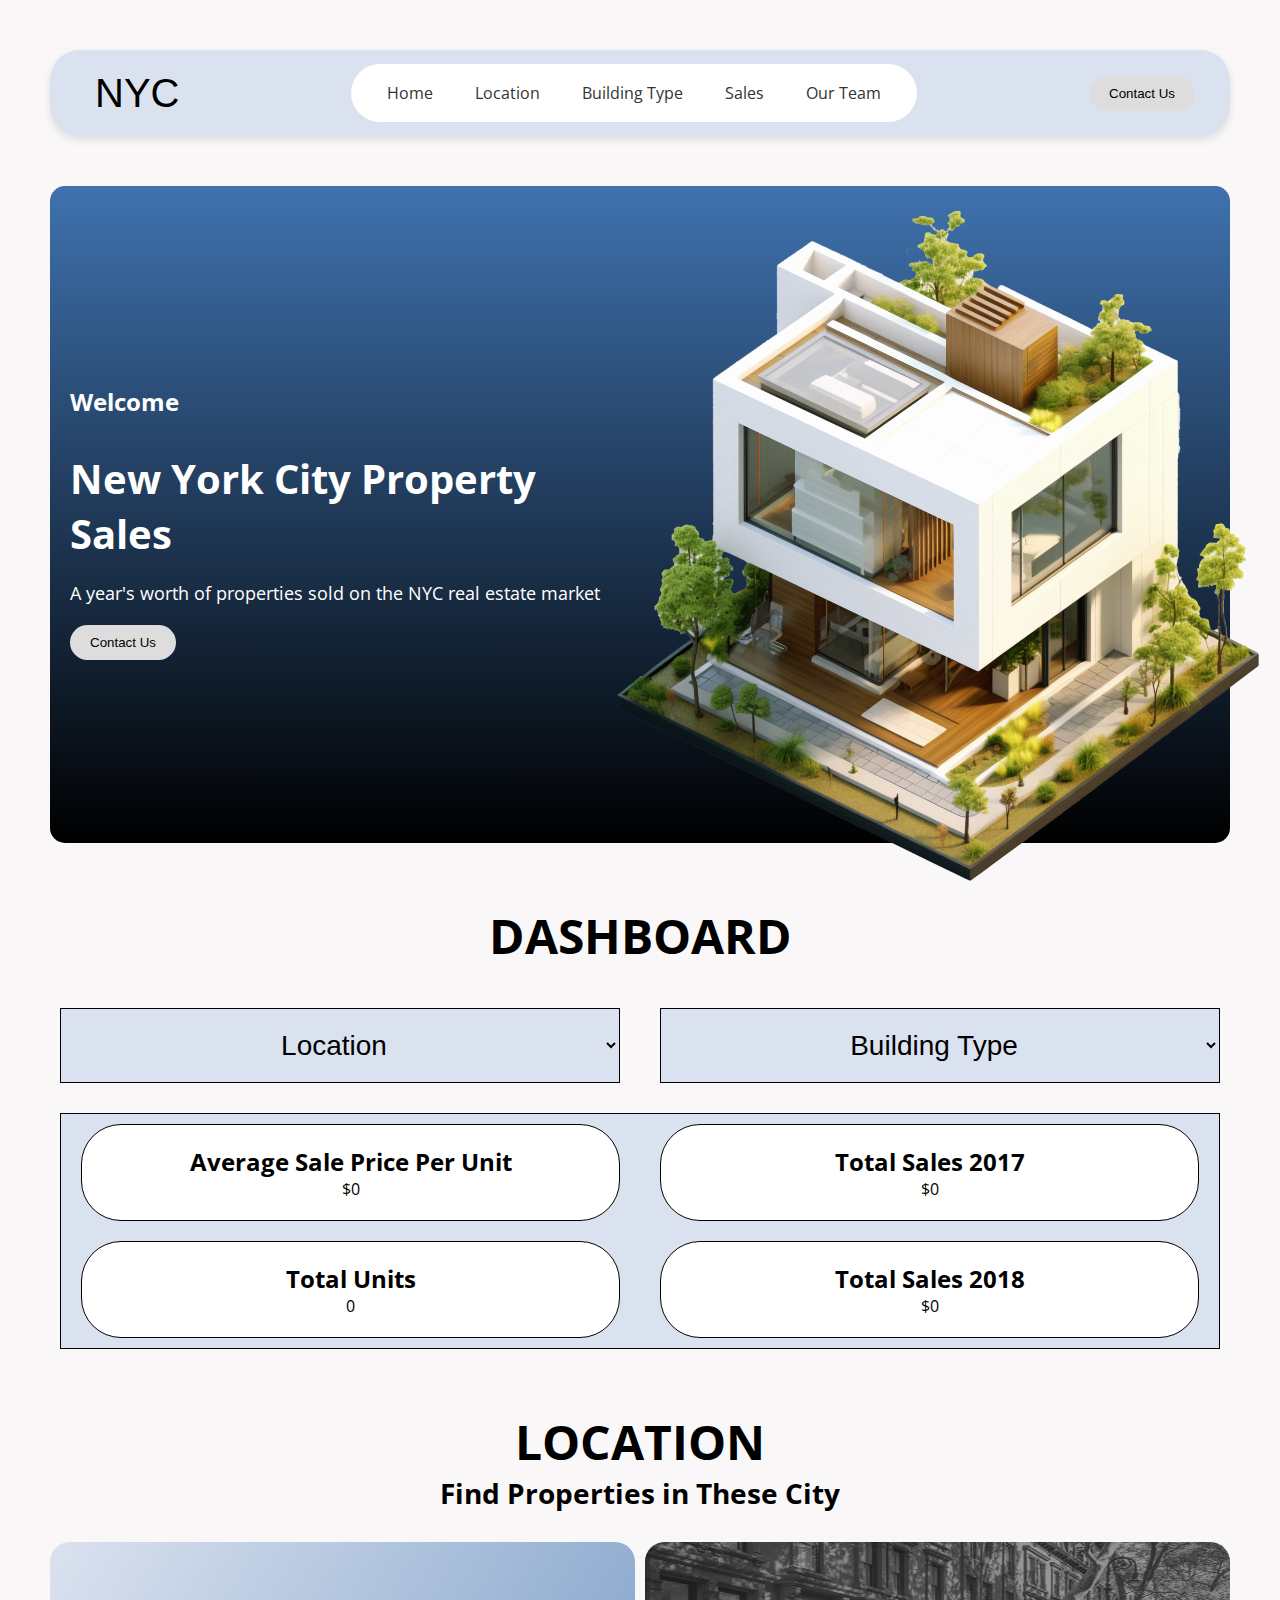
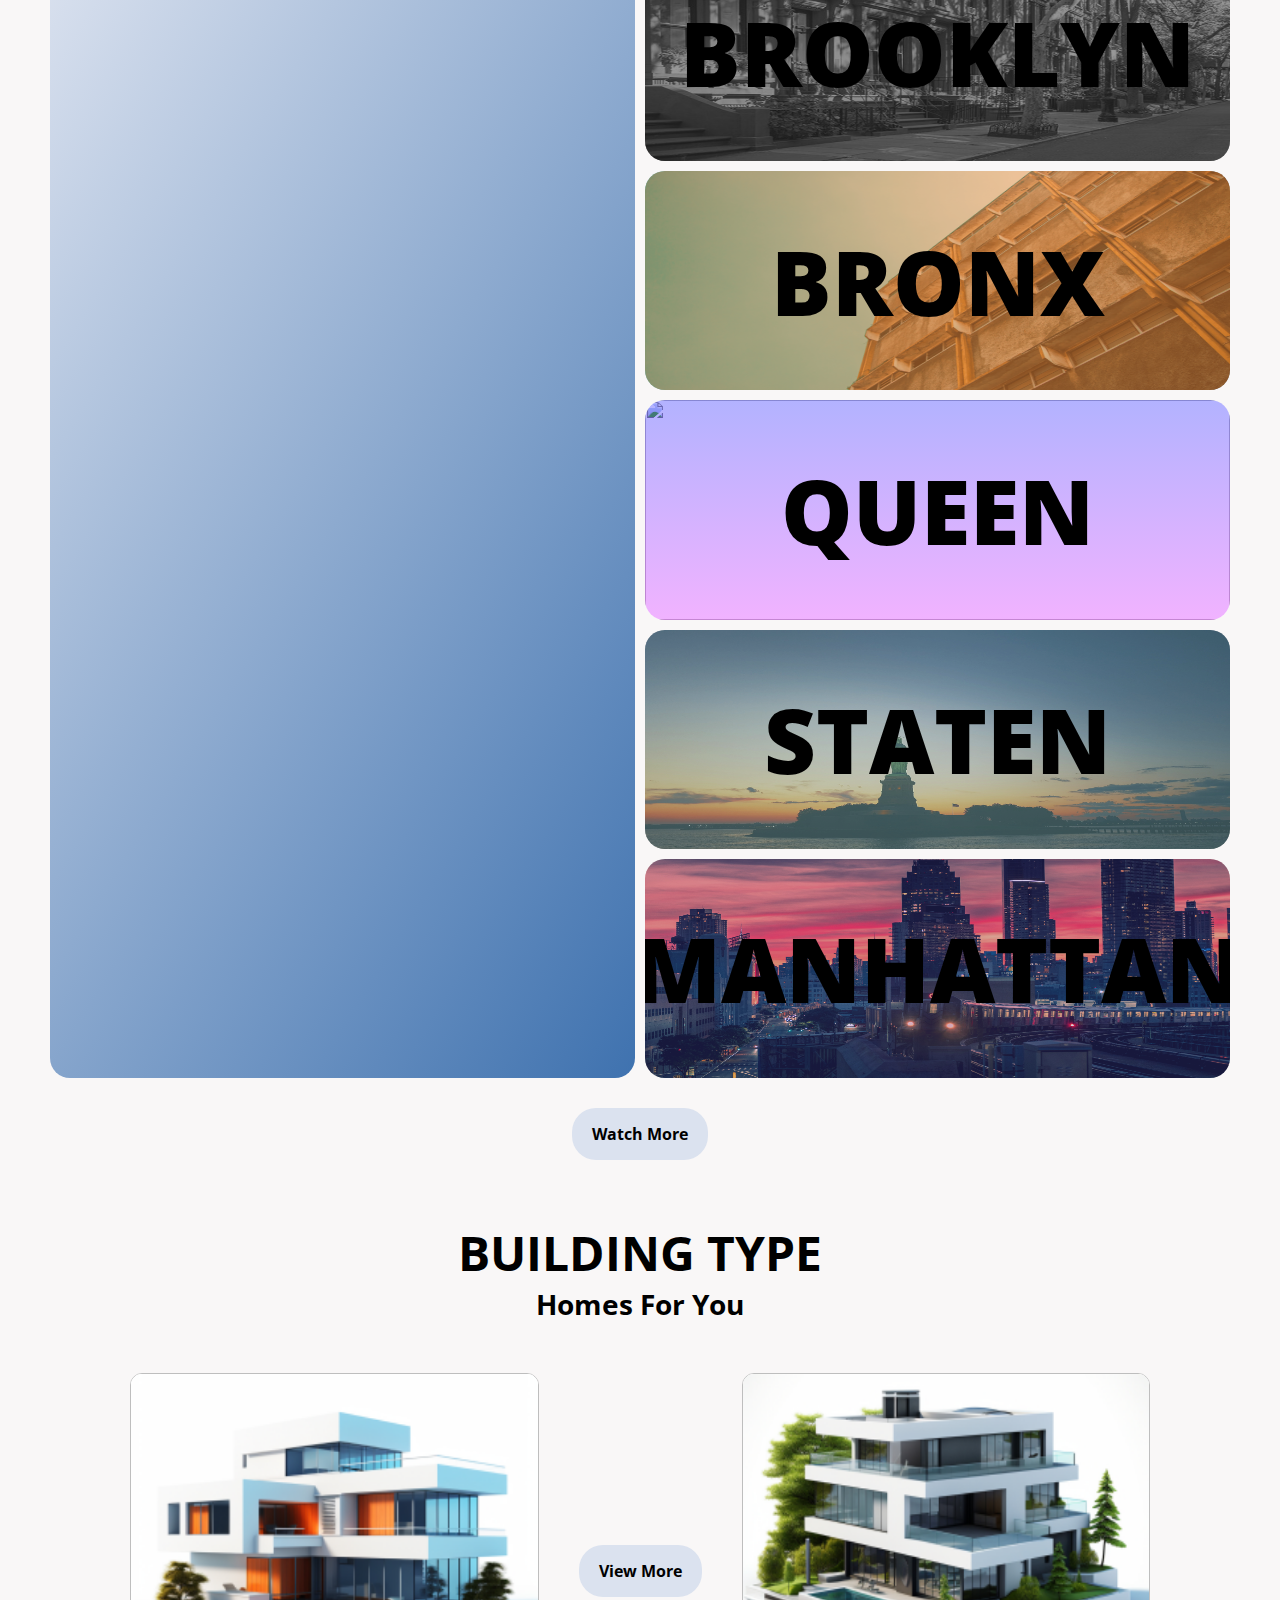
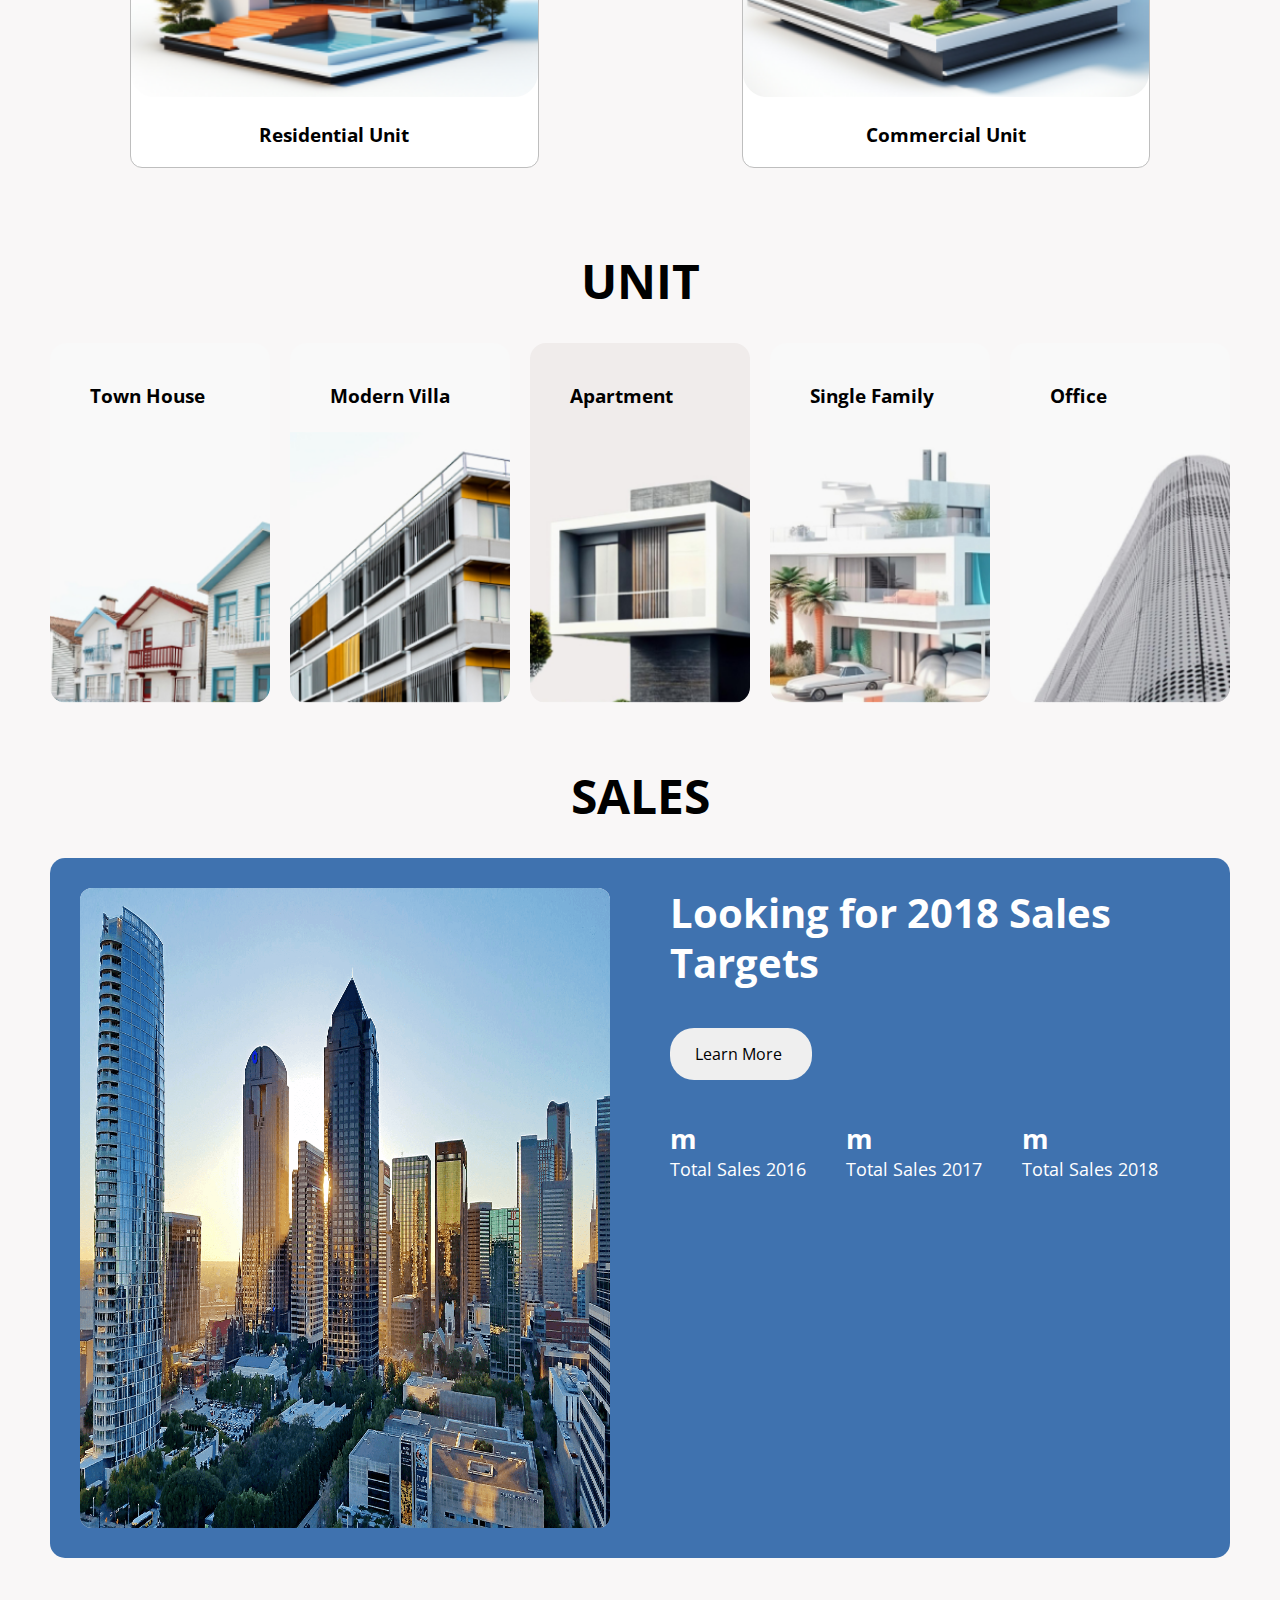
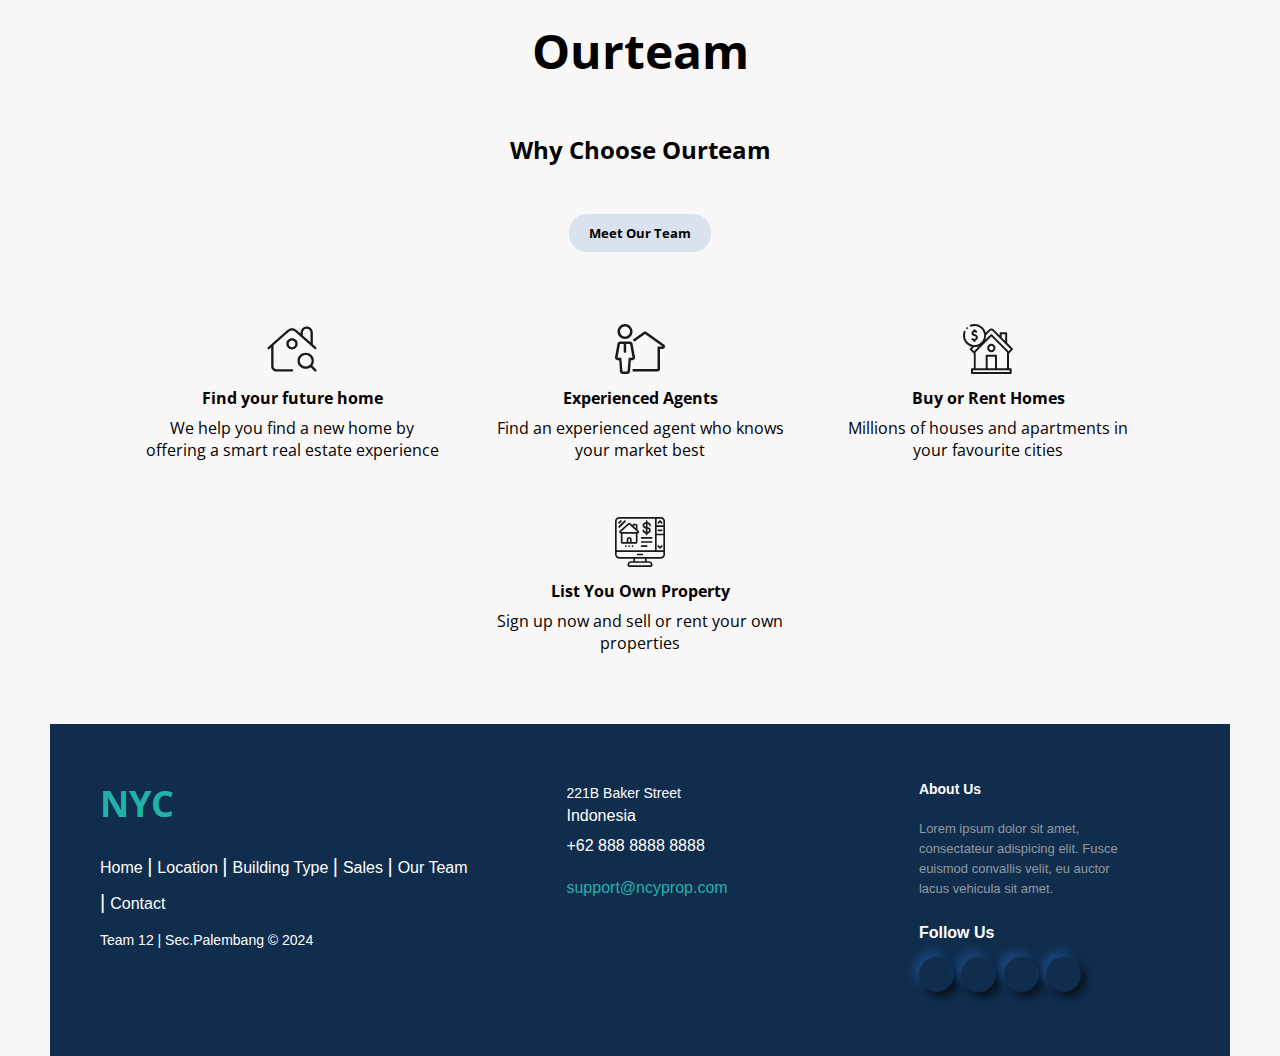
==== commit ce734a12: "fix: update sales image" ====
--- a/index.html
+++ b/index.html
@@ -48,37 +48,37 @@
               <option value="Manhattan">Manhattan</option>
               <option value="Queens">Queens</option>
               <option value="Staten Island">Staten Island</option>
-          </select>
+            </select>
 
             <select id="buildingTypeDropdown" class="dropdown">
-                <option value="">Building Type</option>
-                <option value="Residential">Residential</option>
-                <option value="Commercial">Commercial</option>
-                <option value="Mixed Use">Mixed Use</option>
+              <option value="">Building Type</option>
+              <option value="Residential">Residential</option>
+              <option value="Commercial">Commercial</option>
+              <option value="Mixed Use">Mixed Use</option>
             </select>
-        </div>
+          </div>
 
           <div class="stats-container">
             <div class="stat-box">
-                <h2>Average Sale Price Per Unit</h2>
-                <p id="averageSalePrice">$0</p>
-            </div>
-    
+              <h2>Average Sale Price Per Unit</h2>
+              <p id="averageSalePrice">$0</p>
+            </div>
+
             <div class="stat-box">
-                <h2>Total Sales 2017</h2>
-                <p id="totalSales2017">$0</p>
-            </div>
-    
+              <h2>Total Sales 2017</h2>
+              <p id="totalSales2017">$0</p>
+            </div>
+
             <div class="stat-box">
-                <h2>Total Units</h2>
-                <p id="totalUnits">0</p>
-            </div>
-    
+              <h2>Total Units</h2>
+              <p id="totalUnits">0</p>
+            </div>
+
             <div class="stat-box">
-                <h2>Total Sales 2018</h2>
-                <p id="totalSales2018">$0</p>
-            </div>
-        </div>
+              <h2>Total Sales 2018</h2>
+              <p id="totalSales2018">$0</p>
+            </div>
+          </div>
         </div>
       </section>
 
@@ -211,10 +211,7 @@
             <div class="sales-group">
               <div class="sales-item">
                 <div class="img-wrapper">
-                  <img
-                    src="https://www.wallpapertip.com/wmimgs/216-2167633_real-estate-wallpaper-hd.png"
-                    alt=""
-                  />
+                  <img src="assets/images/sales/sales.png" alt="" />
                 </div>
               </div>
               <div class="sales-item">
@@ -229,7 +226,7 @@
                   <div class="desc">
                     <ul>
                       <li>
-                        <h2 id="totalSales2016"></h2>
+                        <h2 id="totalSales2016">m</h2>
                         <span>Total Sales 2016</span>
                       </li>
                       <li>
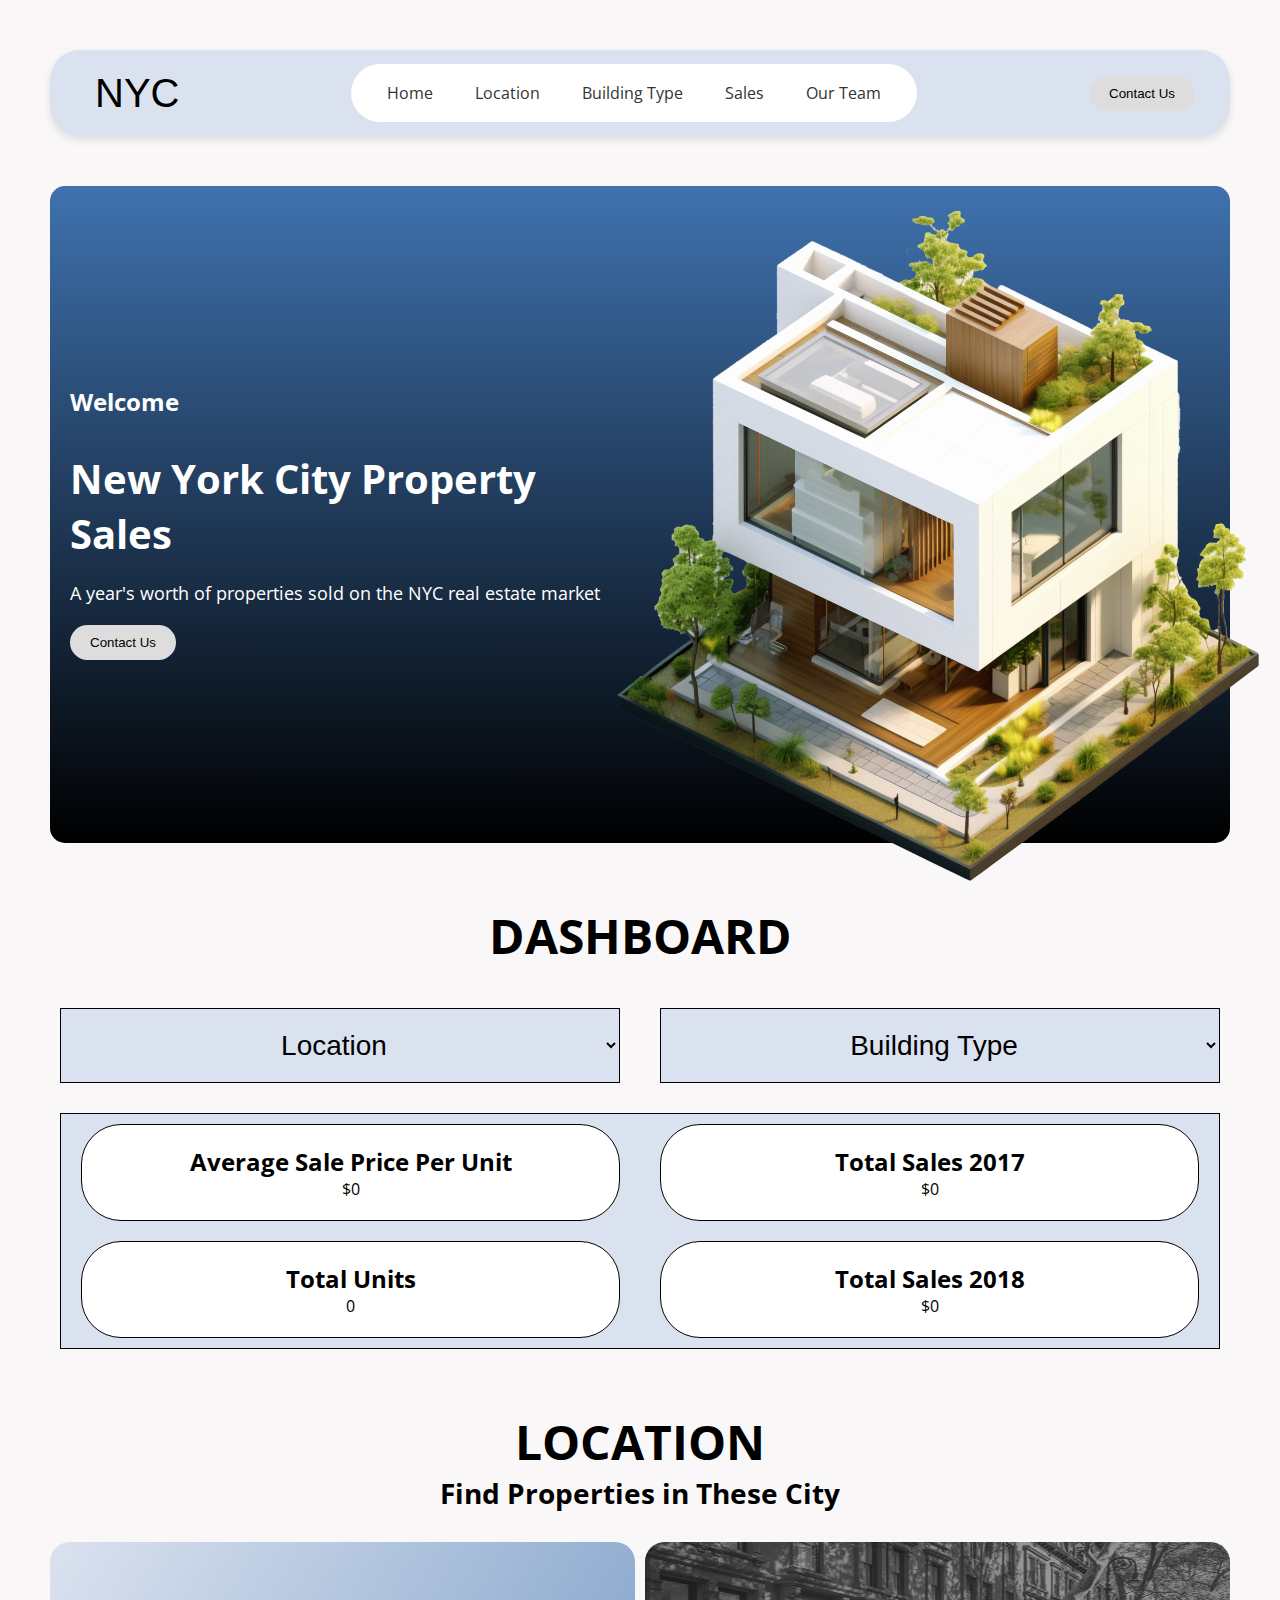
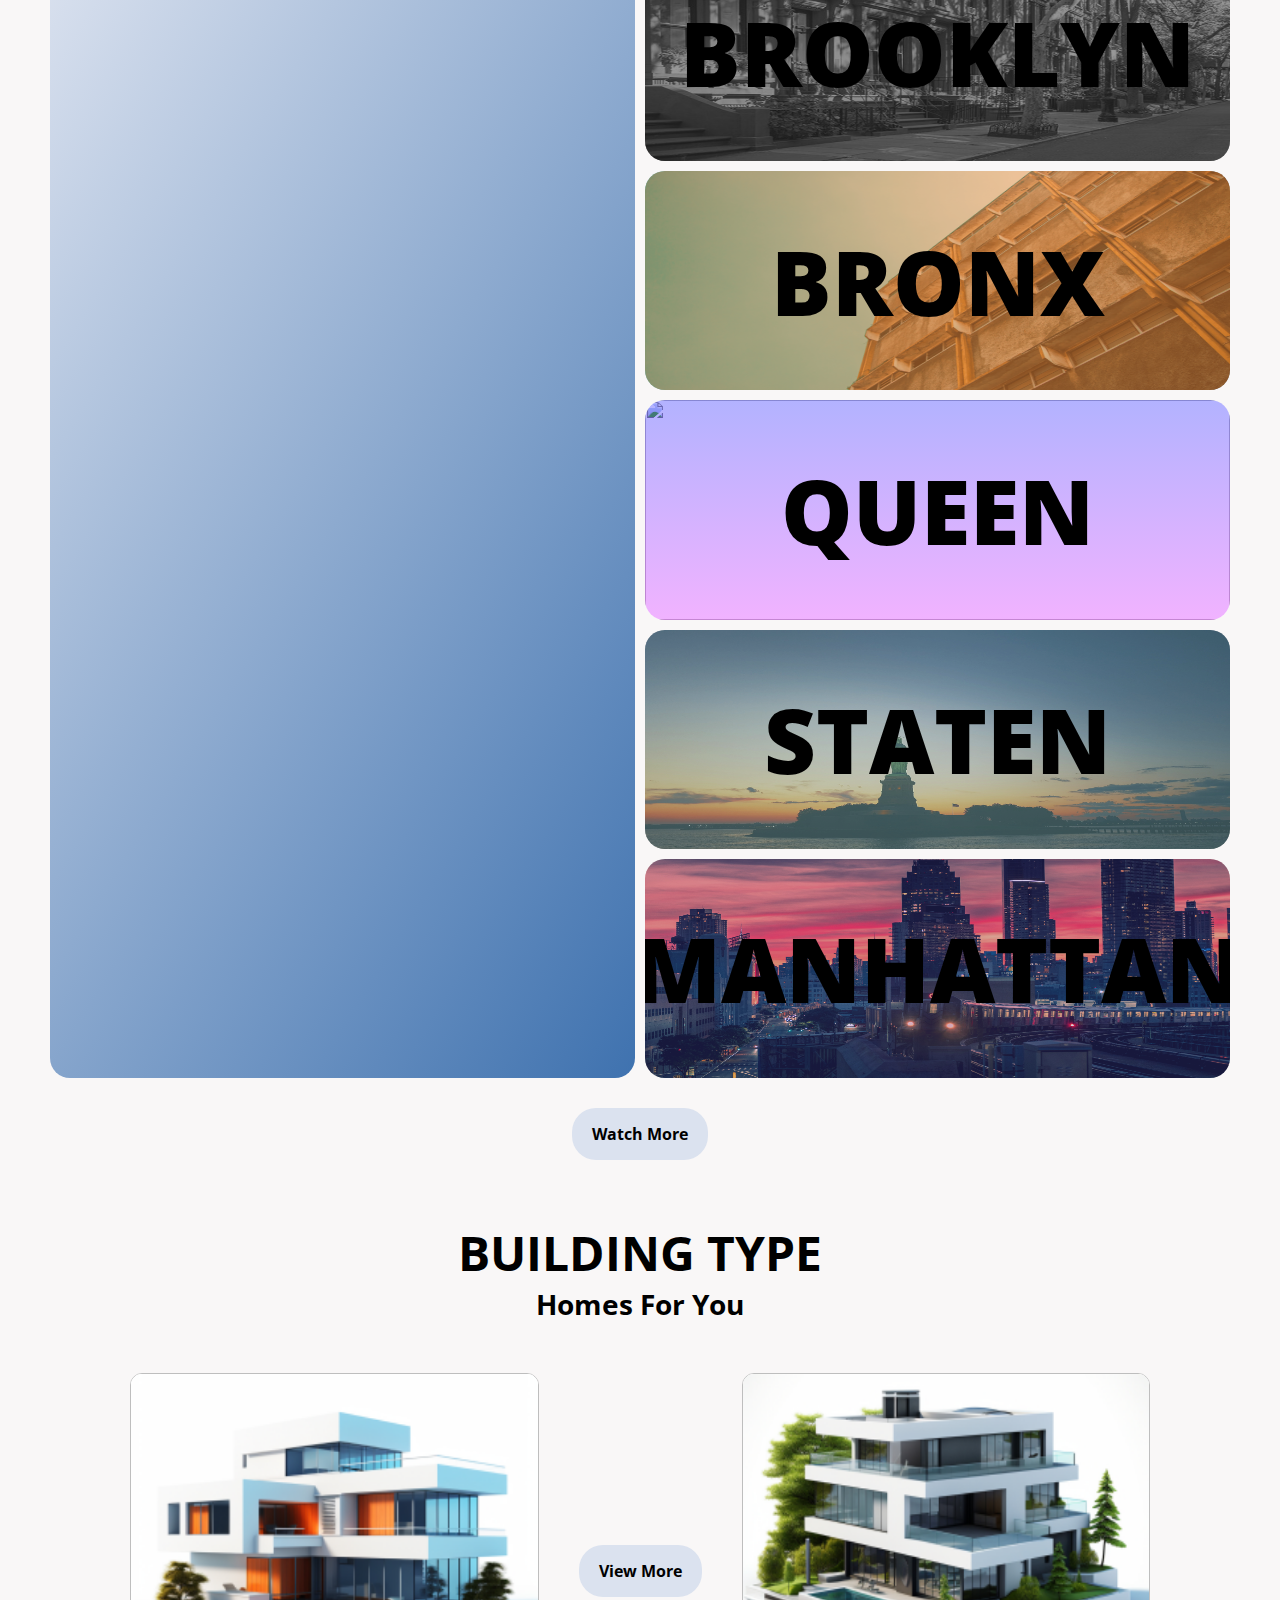
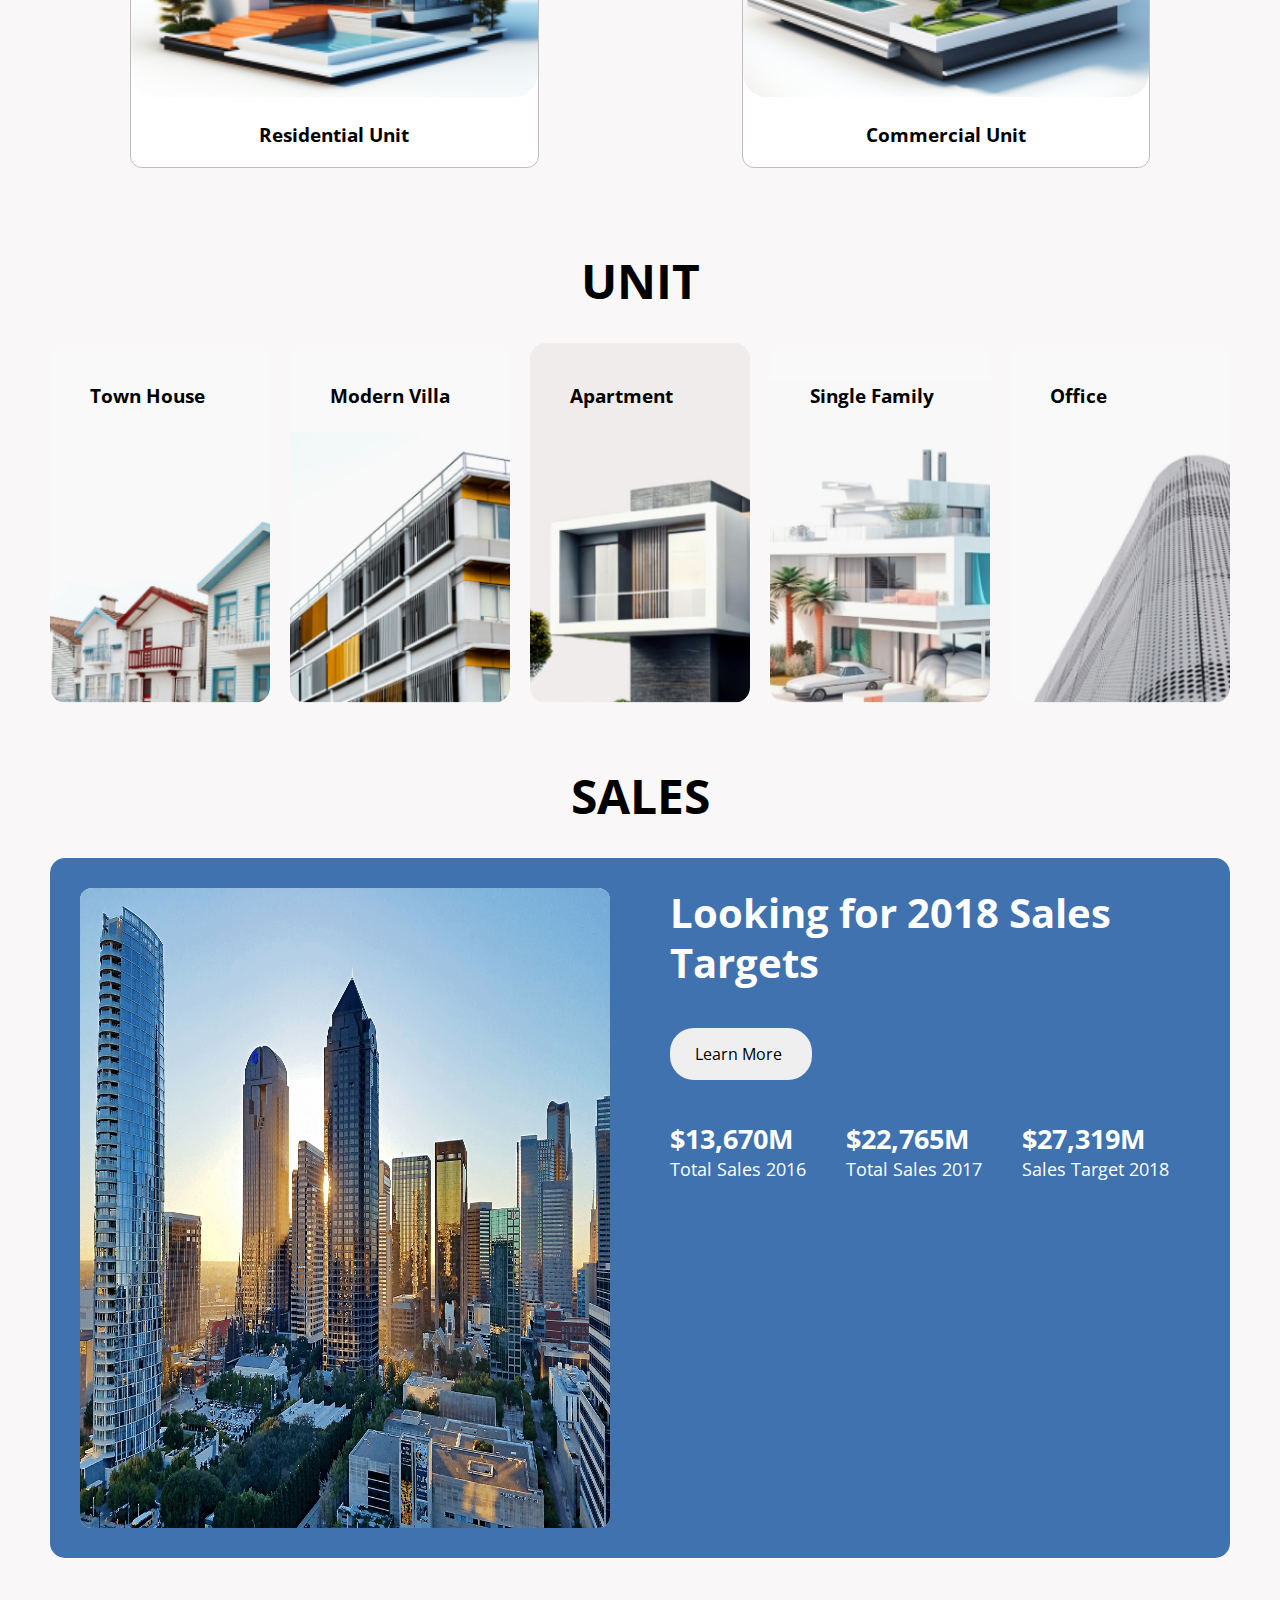
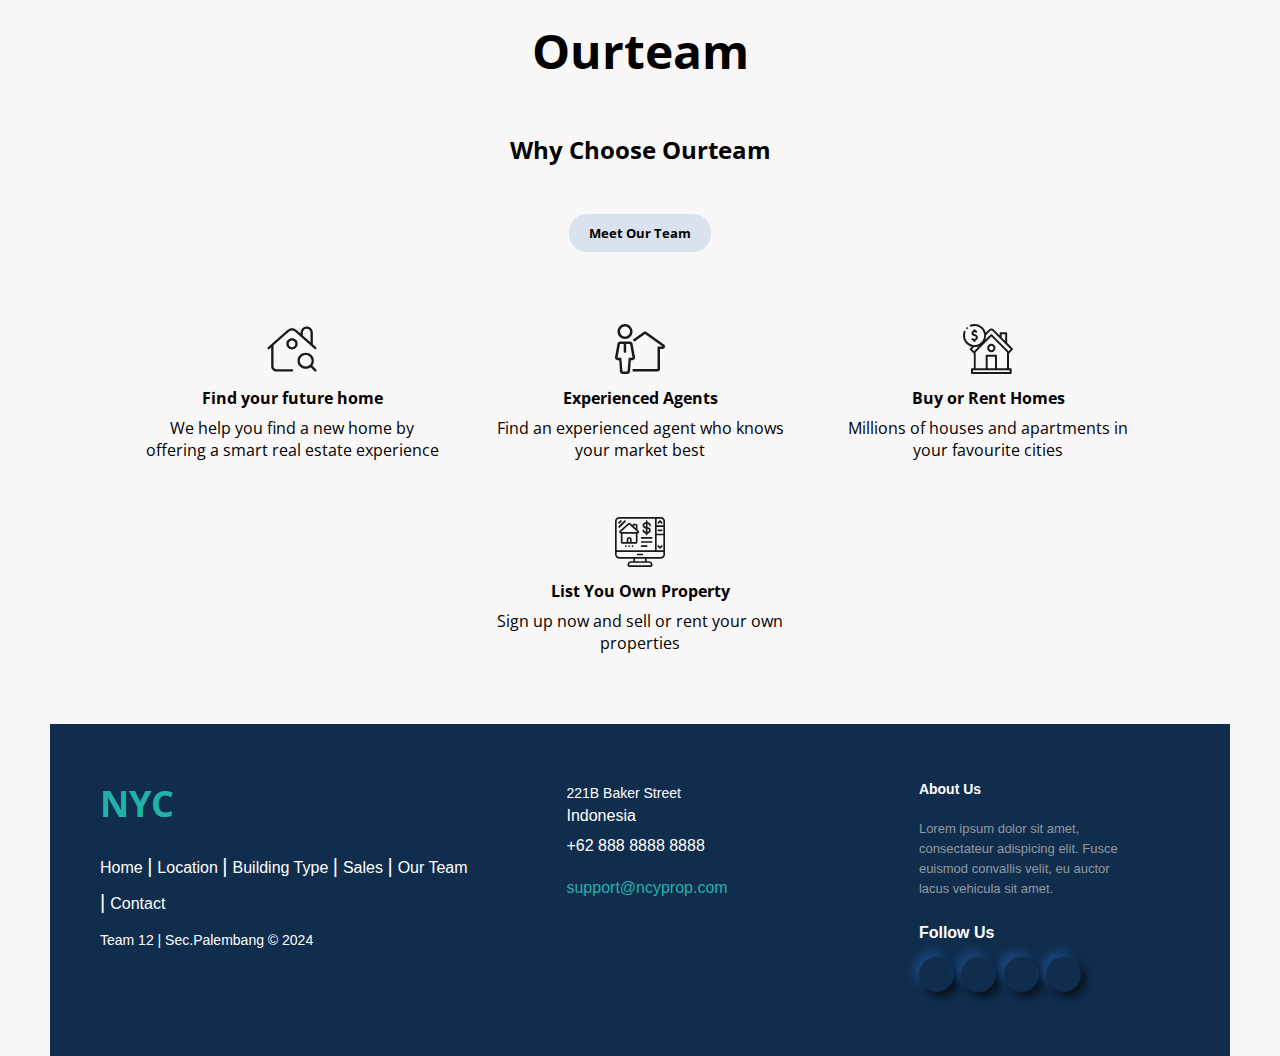
==== commit 790c038d: "refactor code" ====
--- a/index.html
+++ b/index.html
@@ -42,7 +42,7 @@
 
           <div class="dropdowns">
             <select id="locationDropdown" class="dropdown">
-              <option value="">Location</option>
+              <option value="" disabled selected>Location</option>
               <option value="Brooklyn">Brooklyn</option>
               <option value="Bronxn">Bronxn</option>
               <option value="Manhattan">Manhattan</option>
@@ -51,7 +51,7 @@
             </select>
 
             <select id="buildingTypeDropdown" class="dropdown">
-              <option value="">Building Type</option>
+              <option value="" disabled selected>Building Type</option>
               <option value="Residential">Residential</option>
               <option value="Commercial">Commercial</option>
               <option value="Mixed Use">Mixed Use</option>
@@ -219,23 +219,23 @@
                   <h1>Looking for 2018 Sales Targets</h1>
                 </div>
                 <div class="item-content">
-                  <button>
-                    <span> Learn More </span
+                  <button id="sales-learnMore">
+                    <span > Learn More </span
                     ><i class="fa-solid fa-arrow-right"></i>
                   </button>
                   <div class="desc">
                     <ul>
                       <li>
-                        <h2 id="totalSales2016">m</h2>
+                        <h2 id="total_sales_2016"></h2>
                         <span>Total Sales 2016</span>
                       </li>
                       <li>
-                        <h2 id="totalSales2017">m</h2>
+                        <h2 id="total_sales_2017"></h2>
                         <span>Total Sales 2017</span>
                       </li>
                       <li>
-                        <h2 id="totalSales2018">m</h2>
-                        <span>Total Sales 2018</span>
+                        <h2 id="sales_target_2018"></h2>
+                        <span>Sales Target 2018</span>
                       </li>
                     </ul>
                   </div>
--- a/css/landing.css
+++ b/css/landing.css
@@ -317,6 +317,10 @@
 /* end unit section */
 
 /* sales section */
+#sales-learnMore {
+  cursor: pointer;
+}
+
 .grid-container {
   display: grid;
   grid-template-columns: repeat(3, 1fr);
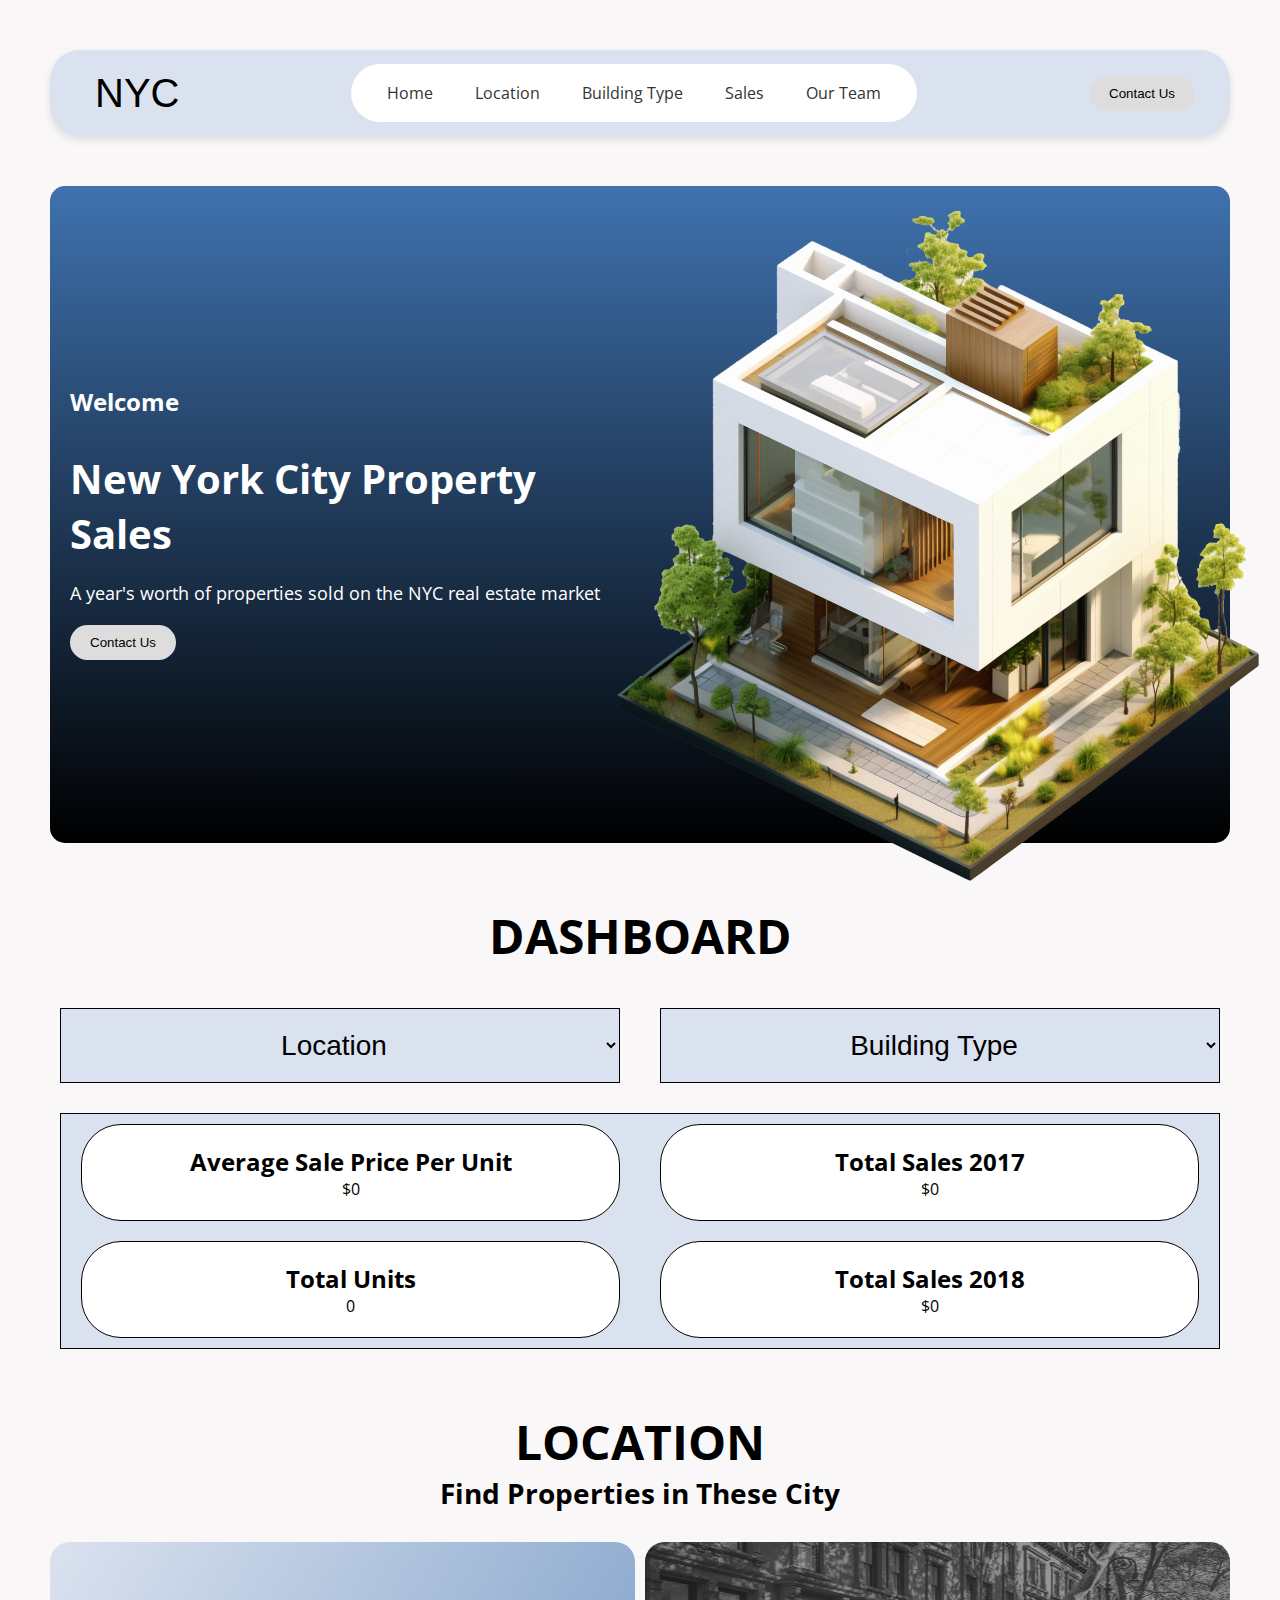
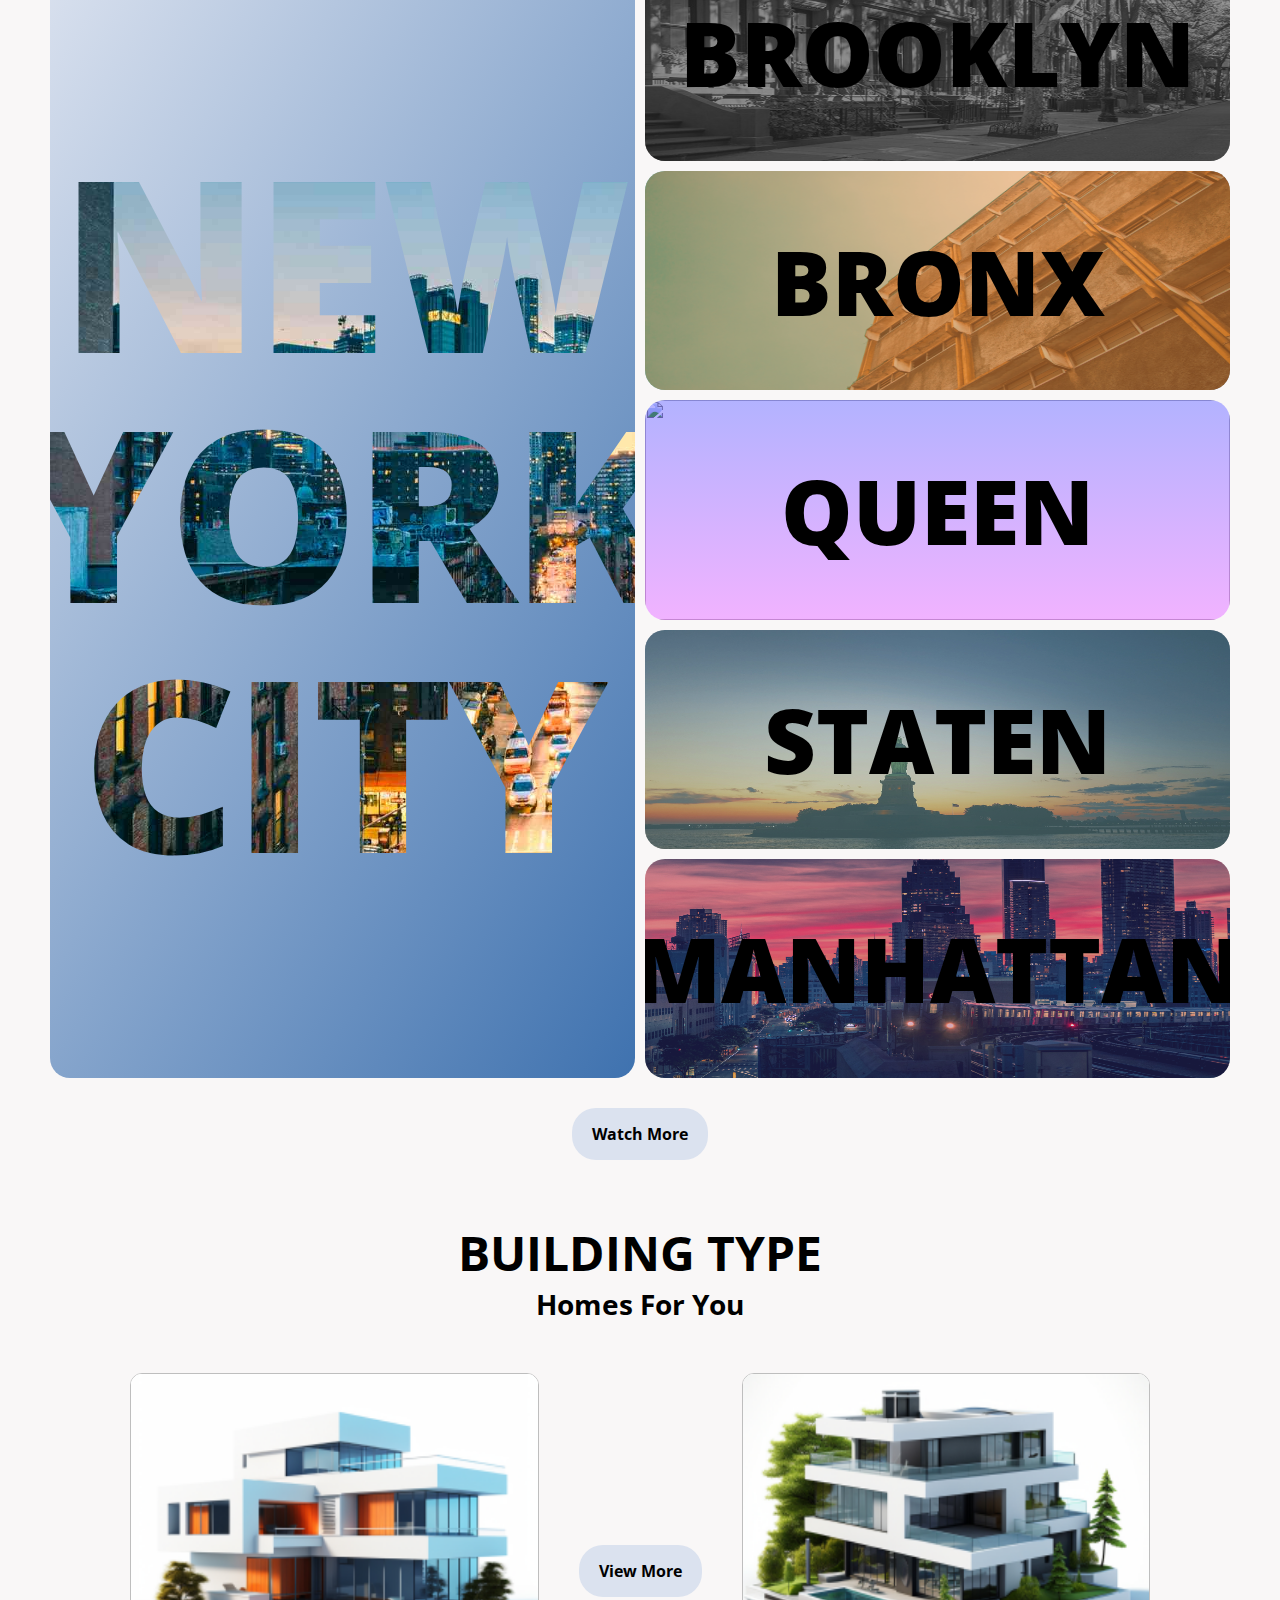
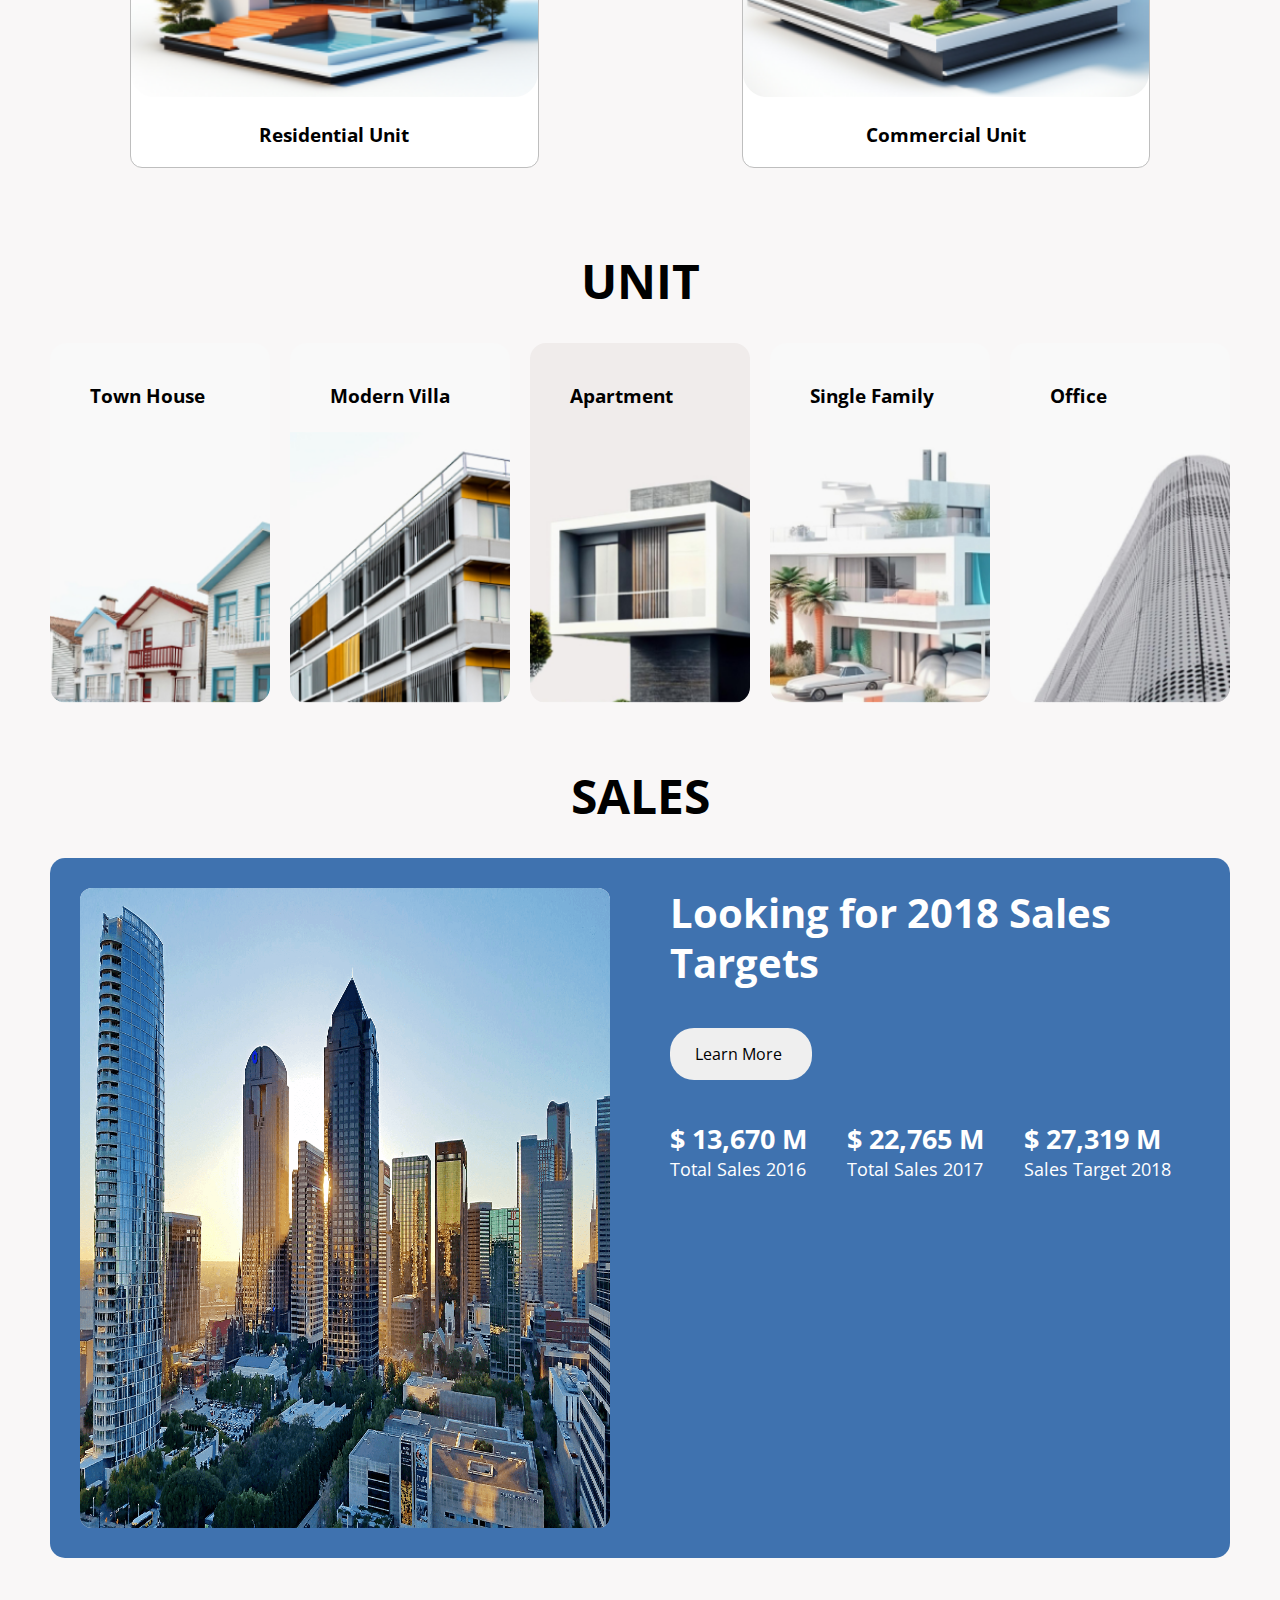
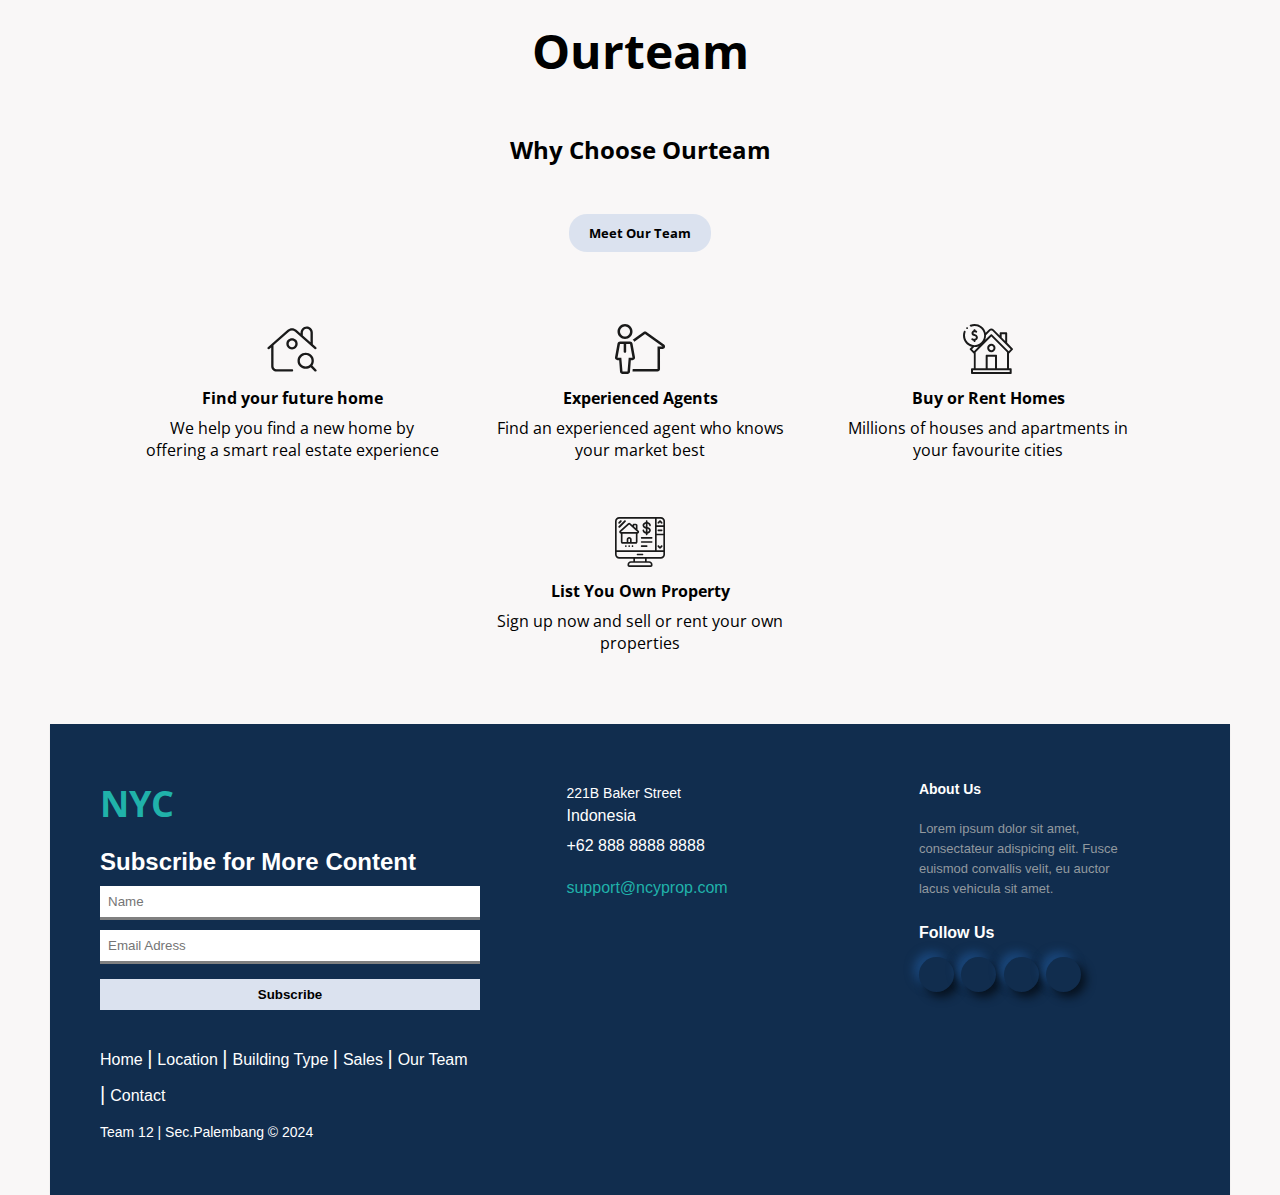
==== commit eca91dc2: "Merge branch 'Develop' of https://github.com/Kampus-Merdeka-Software-Engineering/km-feb24-palembang-" ====
--- a/index.html
+++ b/index.html
@@ -4,7 +4,8 @@
     <meta charset="UTF-8" />
     <meta name="viewport" content="width=device-width, initial-scale=1.0" />
     <title>Sec.Palembang-12</title>
-    <!-- <link rel="stylesheet" href="Component/navbar.css" /> -->
+
+    <!-- CSS -->
     <link rel="stylesheet" href="css/base.css" />
     <link rel="stylesheet" href="css/landing.css" />
 
@@ -17,13 +18,11 @@
     <style></style>
   </head>
 
-  <!-- body section -->
-
   <body>
-    <!--  navbar section -->
+    <!--  navbar -->
     <nav-card></nav-card>
-    <!-- end navbar section-->
-    <!-- header section -->
+
+    <!-- hero -->
     <hero-card>
       <div slot="page">Welcome</div>
       <div slot="title">New York City Property Sales</div>
@@ -31,8 +30,8 @@
         A year's worth of properties sold on the NYC real estate market
       </div>
     </hero-card>
-    <!--end header section  -->
-
+
+    <!-- MAIN CONTENT -->
     <main>
       <section>
         <div class="dashboard-container">
@@ -220,7 +219,7 @@
                 </div>
                 <div class="item-content">
                   <button id="sales-learnMore">
-                    <span > Learn More </span
+                    <span> Learn More </span
                     ><i class="fa-solid fa-arrow-right"></i>
                   </button>
                   <div class="desc">
@@ -346,8 +345,13 @@
       </section>
       <!-- end our team section -->
     </main>
+    <!-- Footer -->
     <footer-card></footer-card>
-    <script src="./js/dashBoard.js"></script>
+
+    <!-- Javascript -->
+    <script src="js/dashBoard.js"></script>
+
+    <!-- Component -->
     <script src="Component/navbar.js"></script>
     <script src="Component/hero.js"></script>
     <script src="Component/footer.js"></script>
--- a/css/landing.css
+++ b/css/landing.css
@@ -101,14 +101,14 @@
   );
 
   & h1 {
-    font-size: 250px;
+    font-size: 15rem;
     text-align: center;
     font-weight: 900;
     font-stretch: expanded;
     letter-spacing: -5px;
     line-height: 250px;
 
-    background-image: url("https://www.travelandleisure.com/thmb/91pb8LbDAUwUN_11wATYjx5oF8Q=/1500x0/filters:no_upscale():max_bytes(150000):strip_icc()/new-york-city-evening-NYCTG0221-52492d6ccab44f328a1c89f41ac02aea.jpg");
+    background-image: url("../assets/images/location/location_h1.jpg");
     background-size: cover;
     background-clip: text;
     -webkit-background-clip: text;
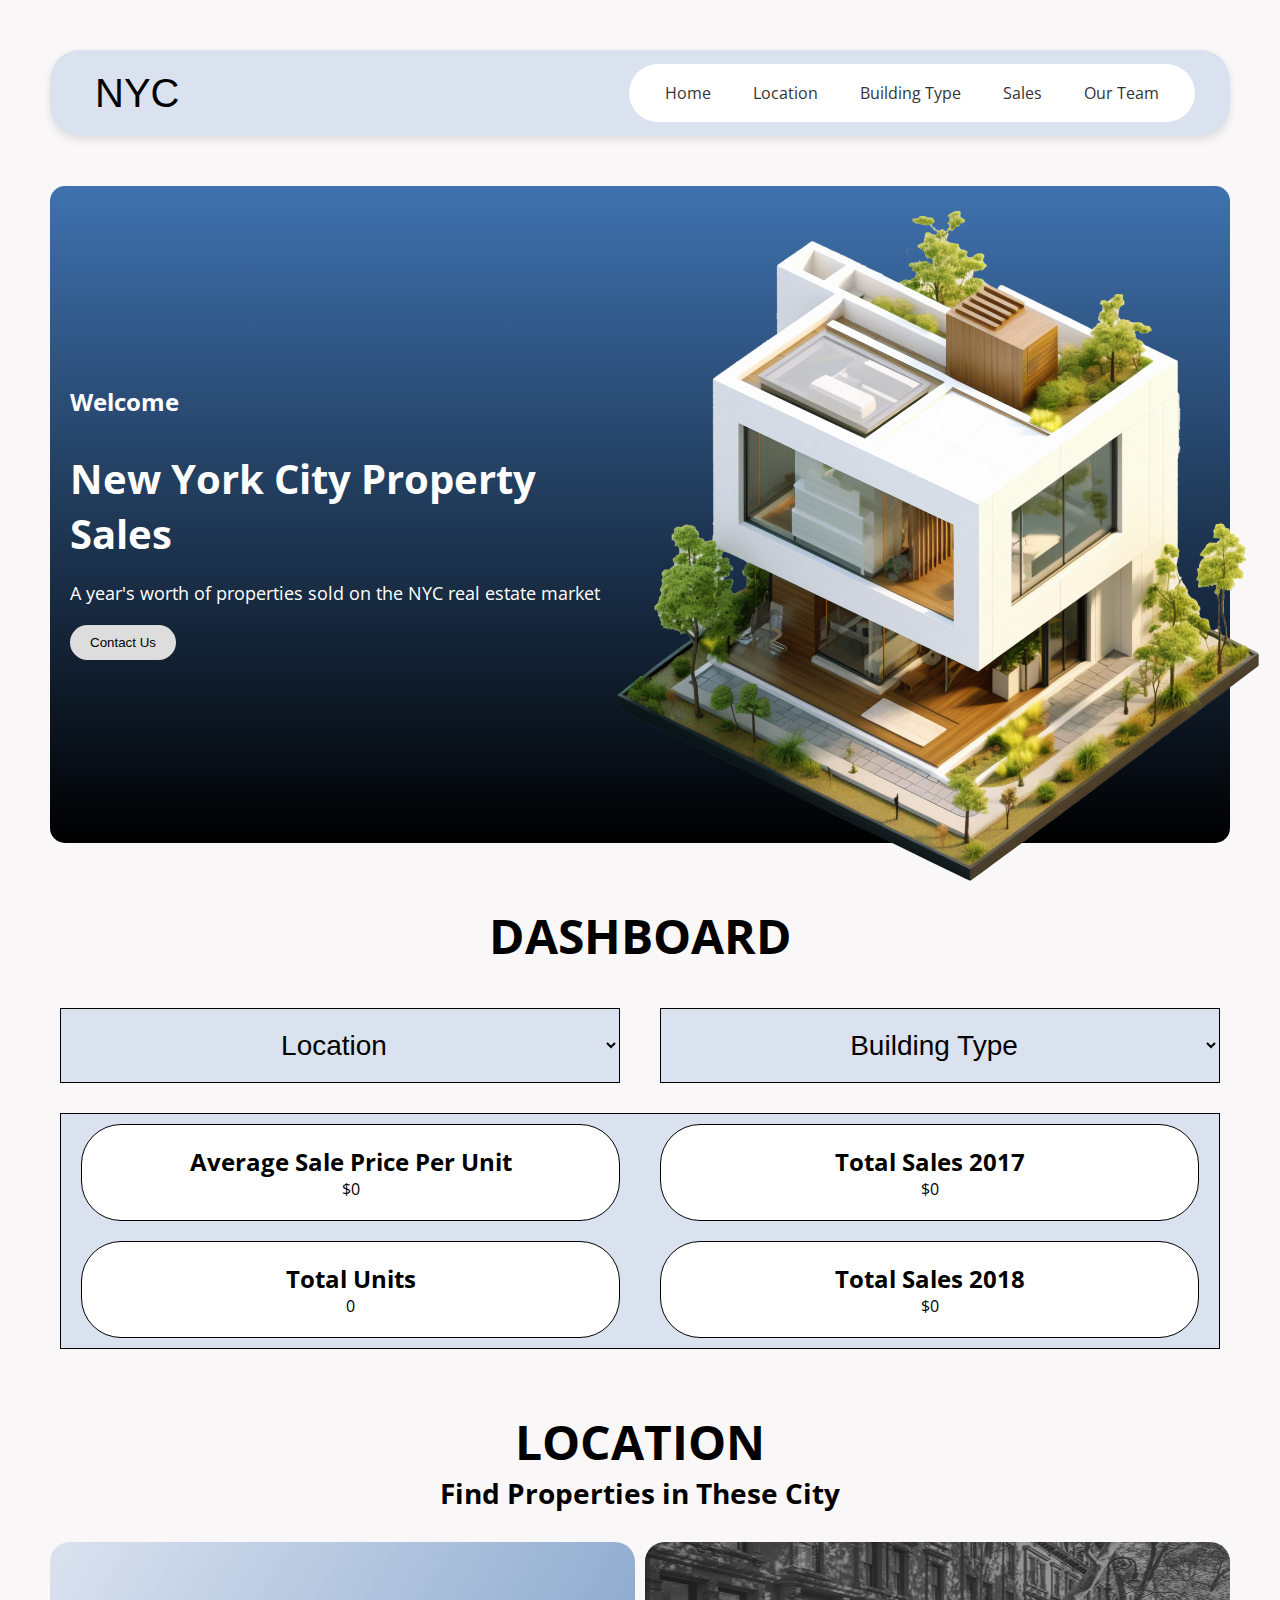
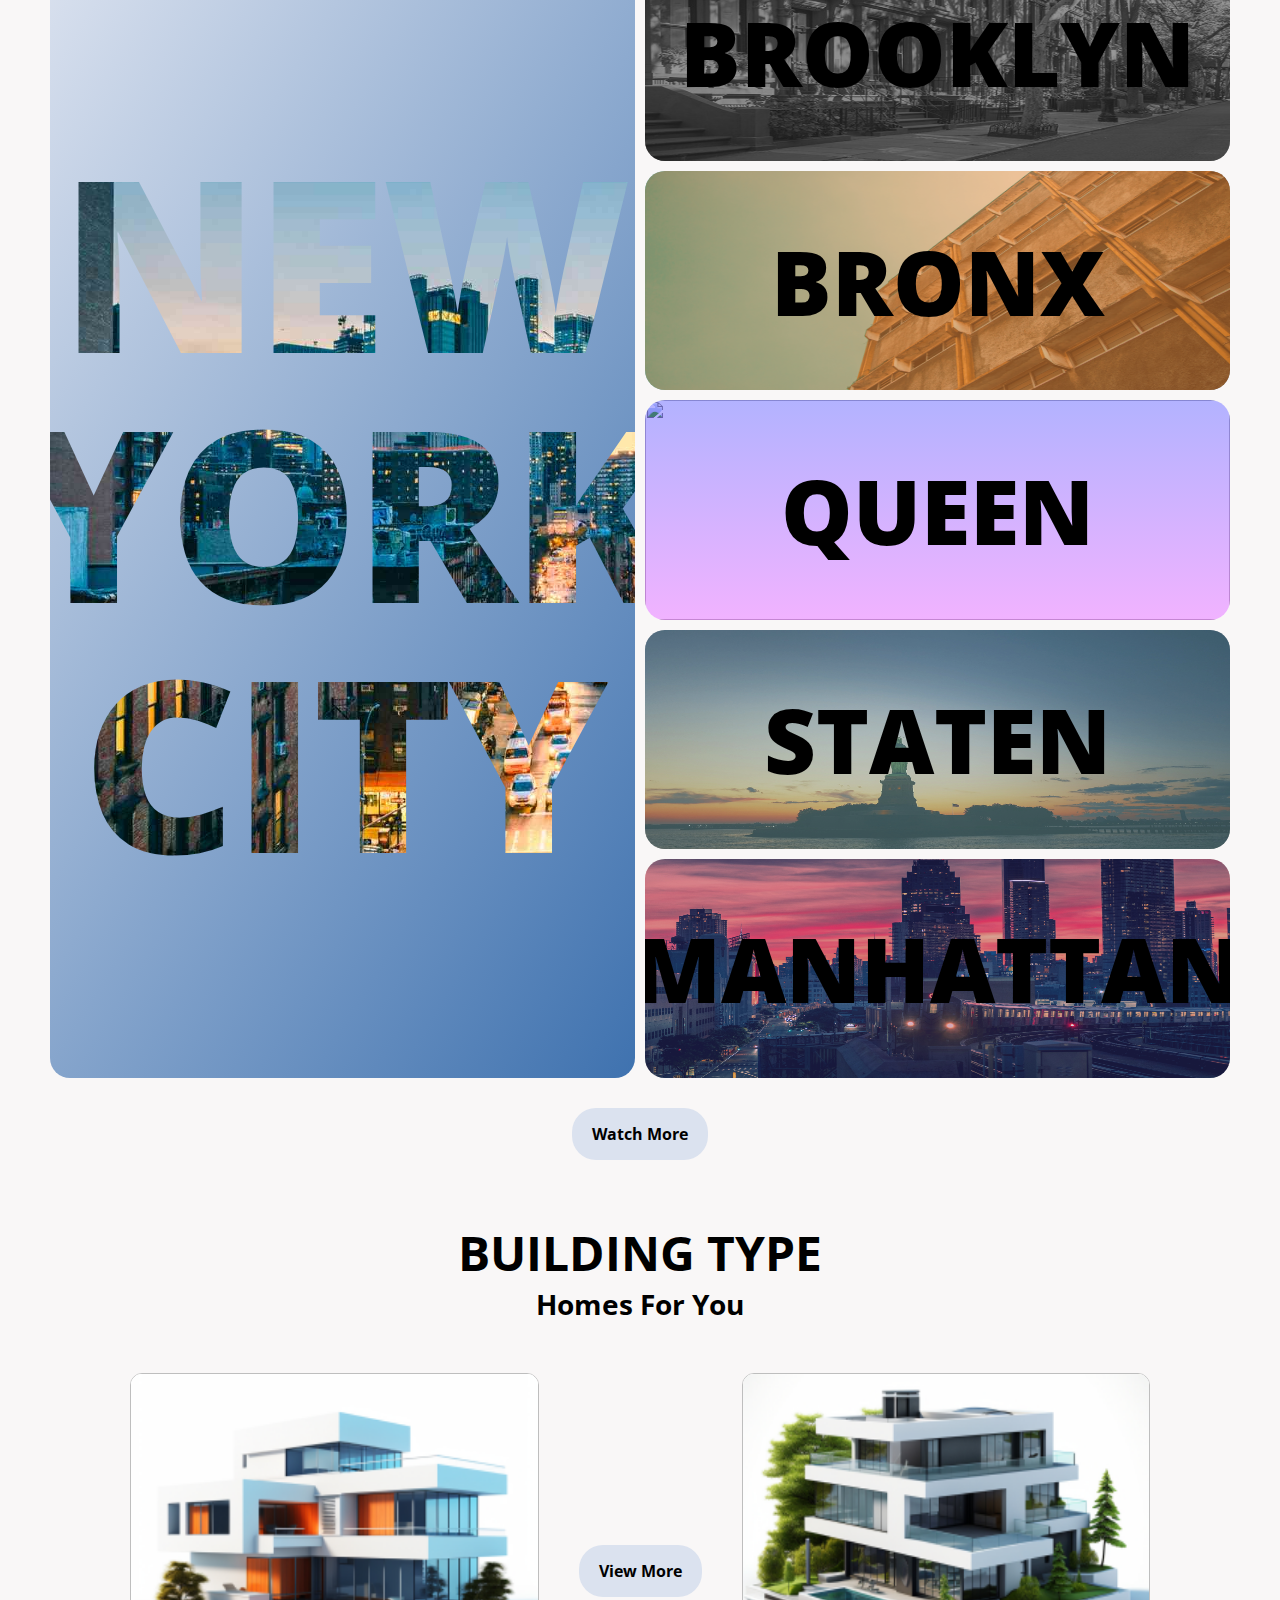
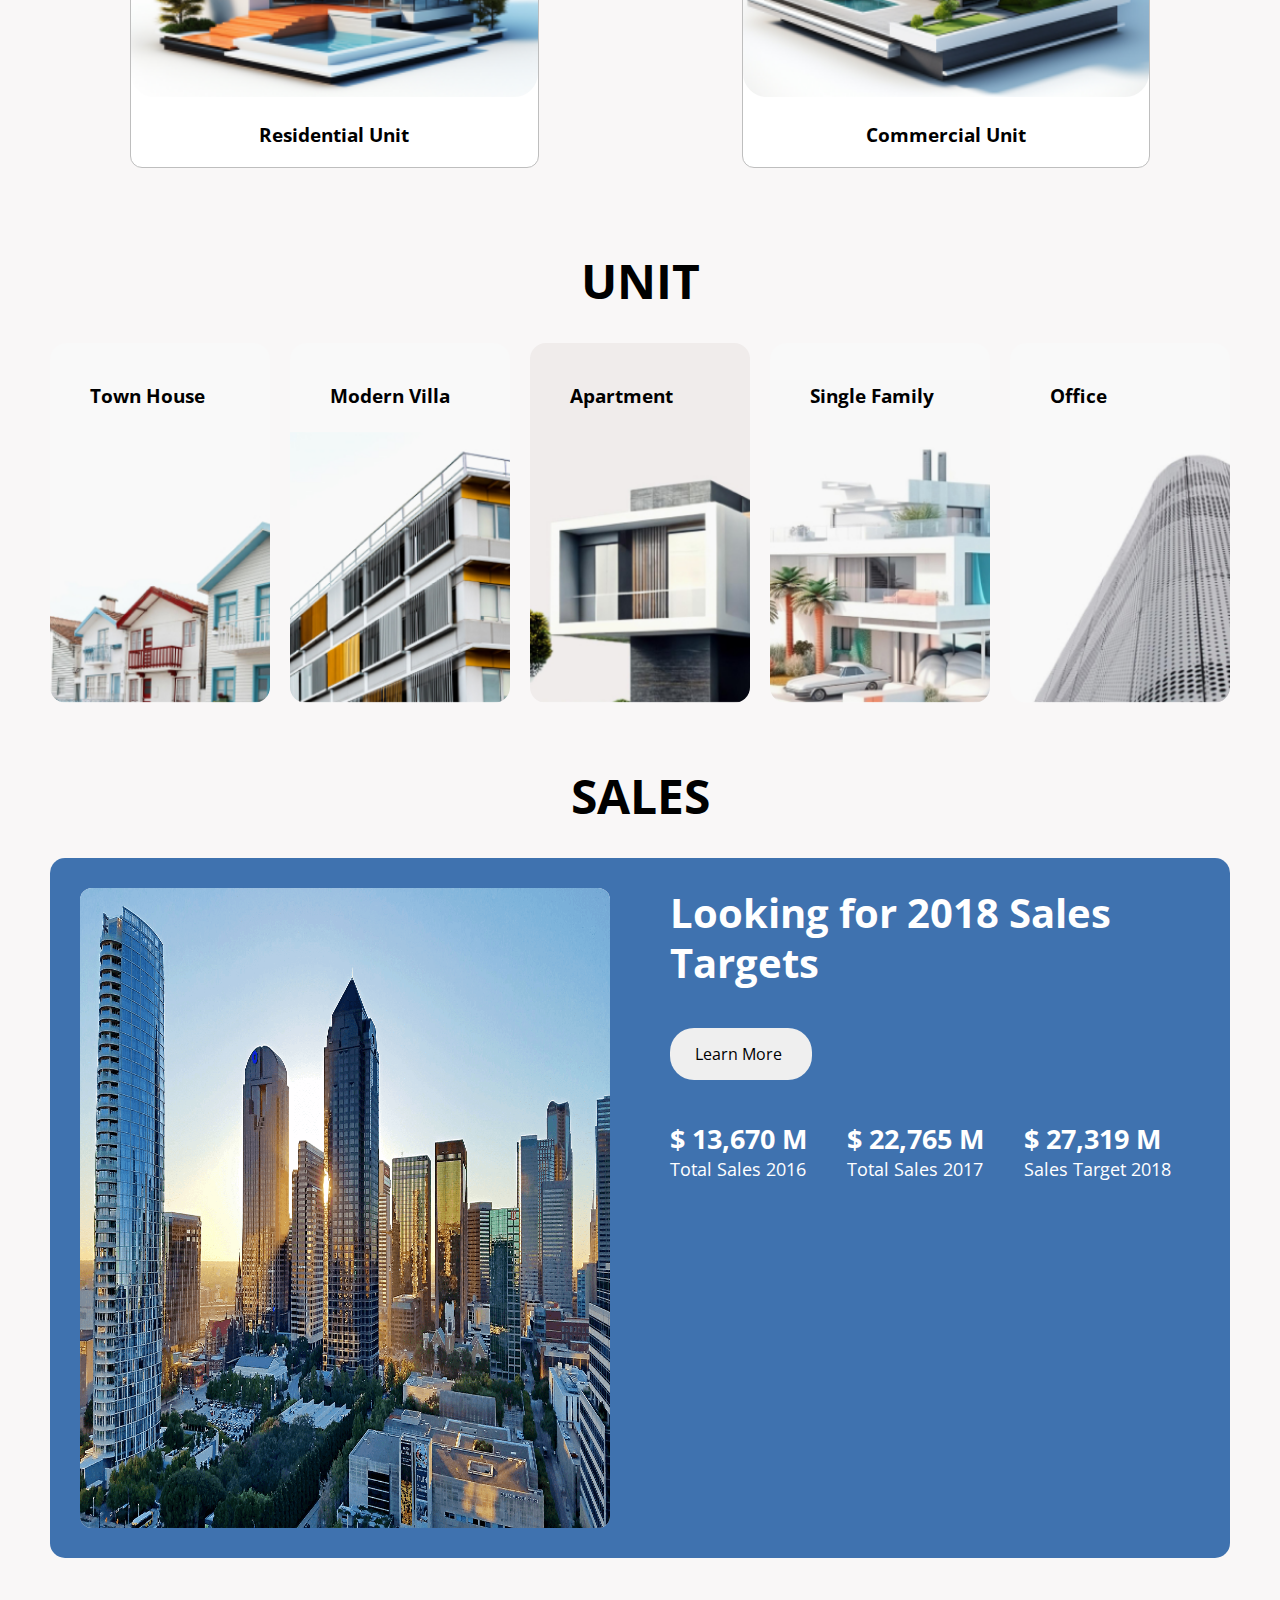
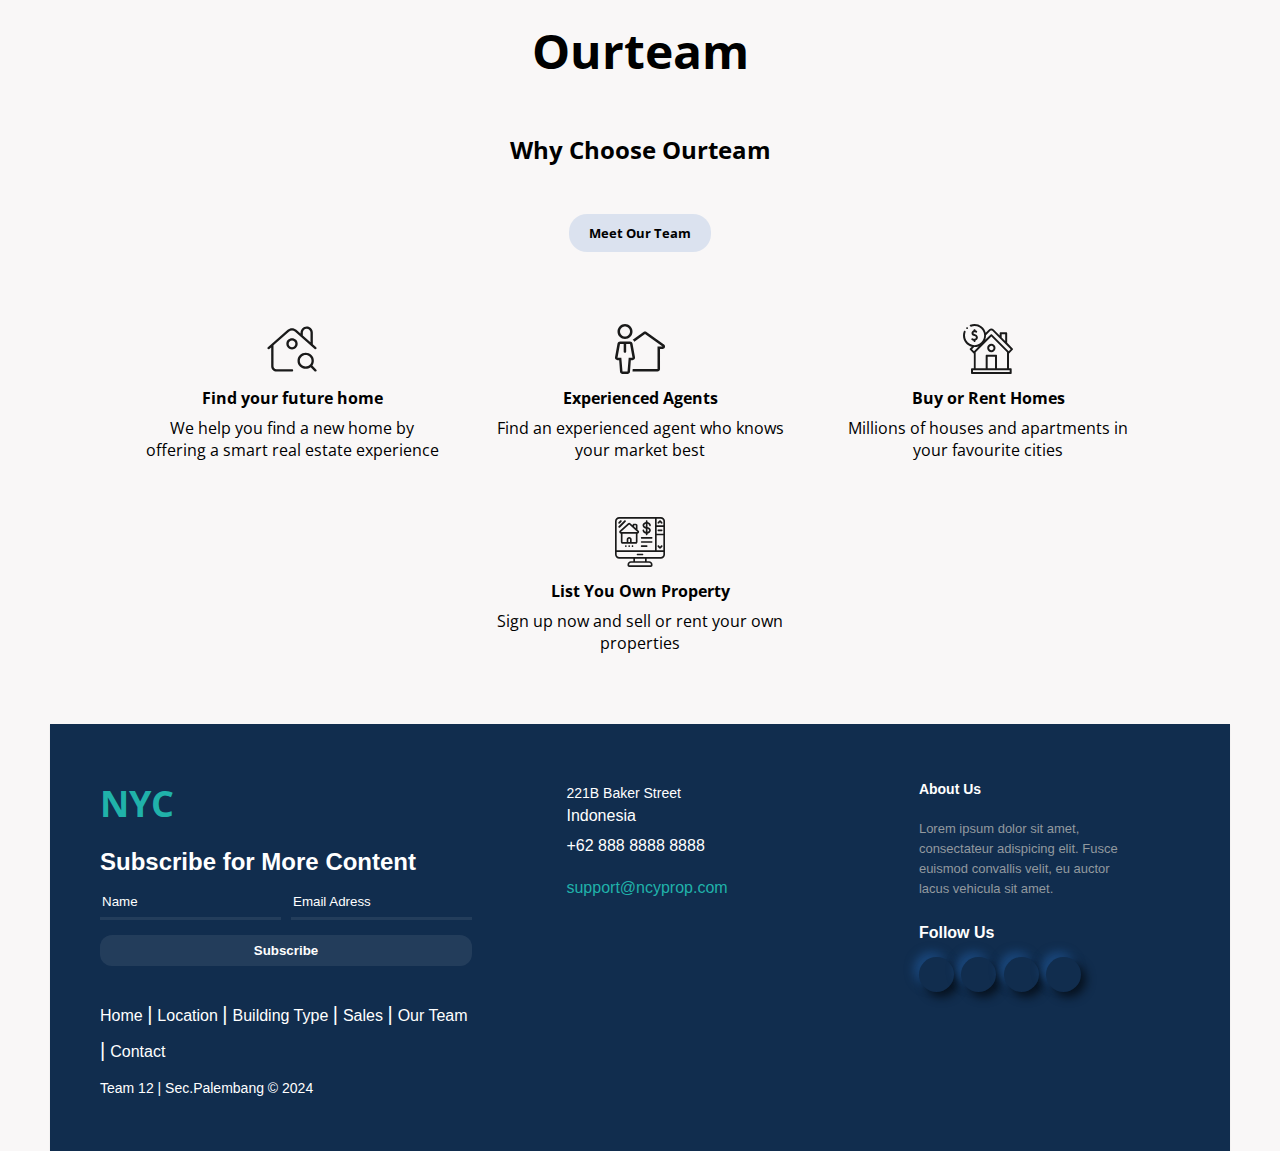
==== commit 4d53179a: "update" ====
--- a/index.html
+++ b/index.html
@@ -56,27 +56,26 @@
               <option value="Mixed Use">Mixed Use</option>
             </select>
           </div>
-
-          <div class="stats-container">
-            <div class="stat-box">
-              <h2>Average Sale Price Per Unit</h2>
-              <p id="averageSalePrice">$0</p>
-            </div>
-
-            <div class="stat-box">
-              <h2>Total Sales 2017</h2>
-              <p id="totalSales2017">$0</p>
-            </div>
-
-            <div class="stat-box">
-              <h2>Total Units</h2>
-              <p id="totalUnits">0</p>
-            </div>
-
-            <div class="stat-box">
-              <h2>Total Sales 2018</h2>
-              <p id="totalSales2018">$0</p>
-            </div>
+        </div>
+        <div class="stats-container">
+          <div class="stat-box">
+            <h2>Average Sale Price Per Unit</h2>
+            <p id="averageSalePrice">$0</p>
+          </div>
+
+          <div class="stat-box">
+            <h2>Total Sales 2017</h2>
+            <p id="totalSales2017">$0</p>
+          </div>
+
+          <div class="stat-box">
+            <h2>Total Units</h2>
+            <p id="totalUnits">0</p>
+          </div>
+
+          <div class="stat-box">
+            <h2>Total Sales 2018</h2>
+            <p id="totalSales2018">$0</p>
           </div>
         </div>
       </section>
--- a/css/base.css
+++ b/css/base.css
@@ -54,3 +54,9 @@
 #teamButton {
   cursor: pointer;
 }
+
+@media (max-width: 880px) {
+  body{
+    padding-inline: 0;
+  }
+}--- a/css/landing.css
+++ b/css/landing.css
@@ -1,6 +1,9 @@
 /* dashboard section */
 .dashboard-container {
   text-align: center;
+}
+.stats-container {
+  text-align:center;
 }
 
 .dropdowns {
@@ -354,6 +357,11 @@
   .sales-chart {
     grid-column: auto;
   }
+
+  .sales-description {
+    grid-row: 1;
+  }
+
 }
 
 /* end sales section */
@@ -462,5 +470,85 @@
     }
   }
 }
+    /* Responsive styles */
+    @media (max-width: 768px) {
+      .dashboard-container {
+          padding-right: 20px;
+      }
+  
+      .dashboard-header {
+          text-align: center;
+          margin-bottom: 20px;
+      }
+  
+      .dropdowns {
+          flex-direction: column;
+          width: 100%;
+      }
+  
+      .dropdown {
+          width: 100%;
+          max-width: none;
+      }
+
+      .stats-container {
+        flex-direction: column;
+        gap: 10px; 
+        
+    }
+
+      .stat-box {
+        margin: 0; 
+        border-radius: 0px;
+        width: 100%; 
+        box-sizing: border-box; 
+    }
+
+    .location-group {
+        flex-direction: column;
+        gap: 10px;
+    }
+
+    .location-item {
+        width: 100%; 
+        margin-bottom: 10px; 
+      }
+    
+      
+    .building-group {
+    flex-direction: column; 
+    gap: 20px; 
+    padding: 20px 20px; 
+    margin-bottom: 30%;
+  }
+  
+  .building-item {
+    flex: none; 
+    width: 100%; 
+    max-width: none;
+    height: auto; 
+    margin-bottom: 20px; 
+  }
+  
+  .img-wrapper {
+    height: auto; 
+    border-radius: 12px 12px 0 0; 
+  }
+  
+  .img-wrapper img {
+    height: auto; 
+  }
+
+  .btn-wrapper {
+    margin-inline: auto; 
+    padding-inline: auto;
+  }
+
+  .btn-wrapper button {
+    width: auto; 
+    font-size: 0.9rem;  
+  }
+
+  }
 
 /* end ourteam section */
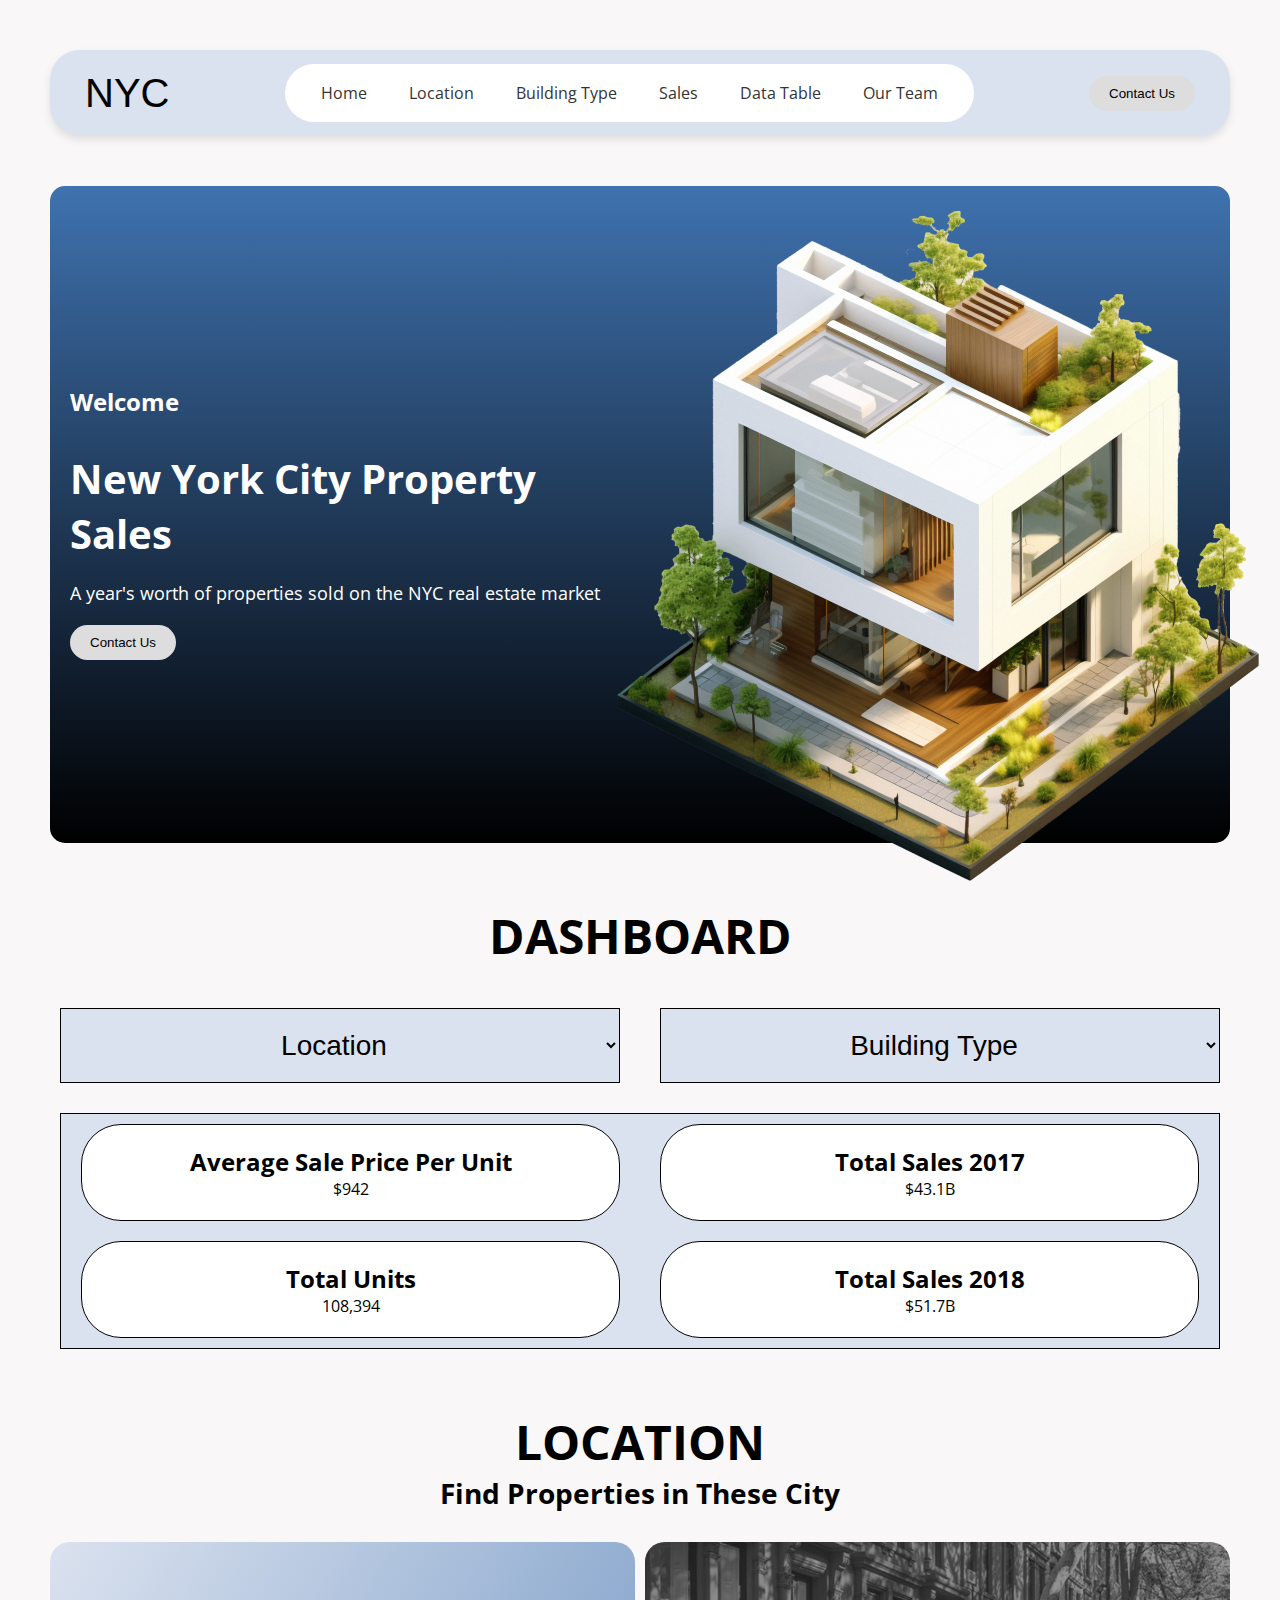
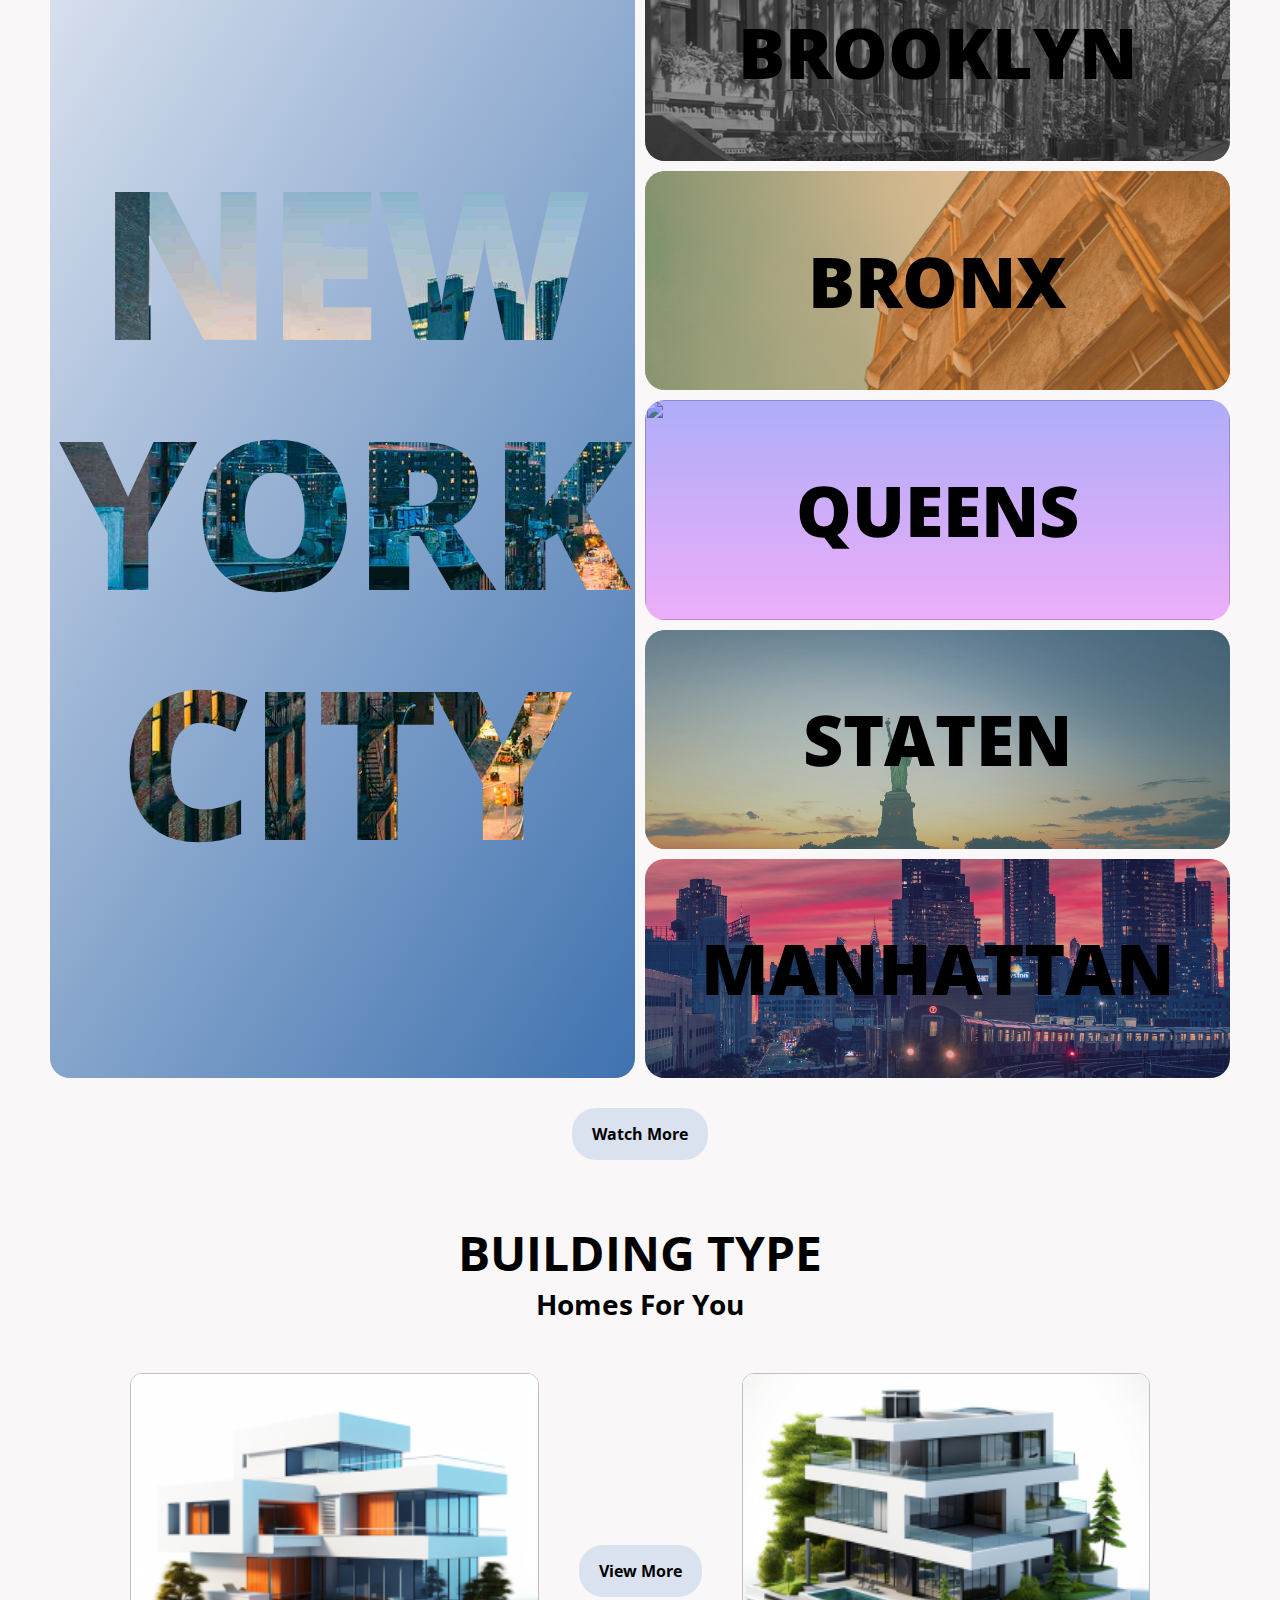
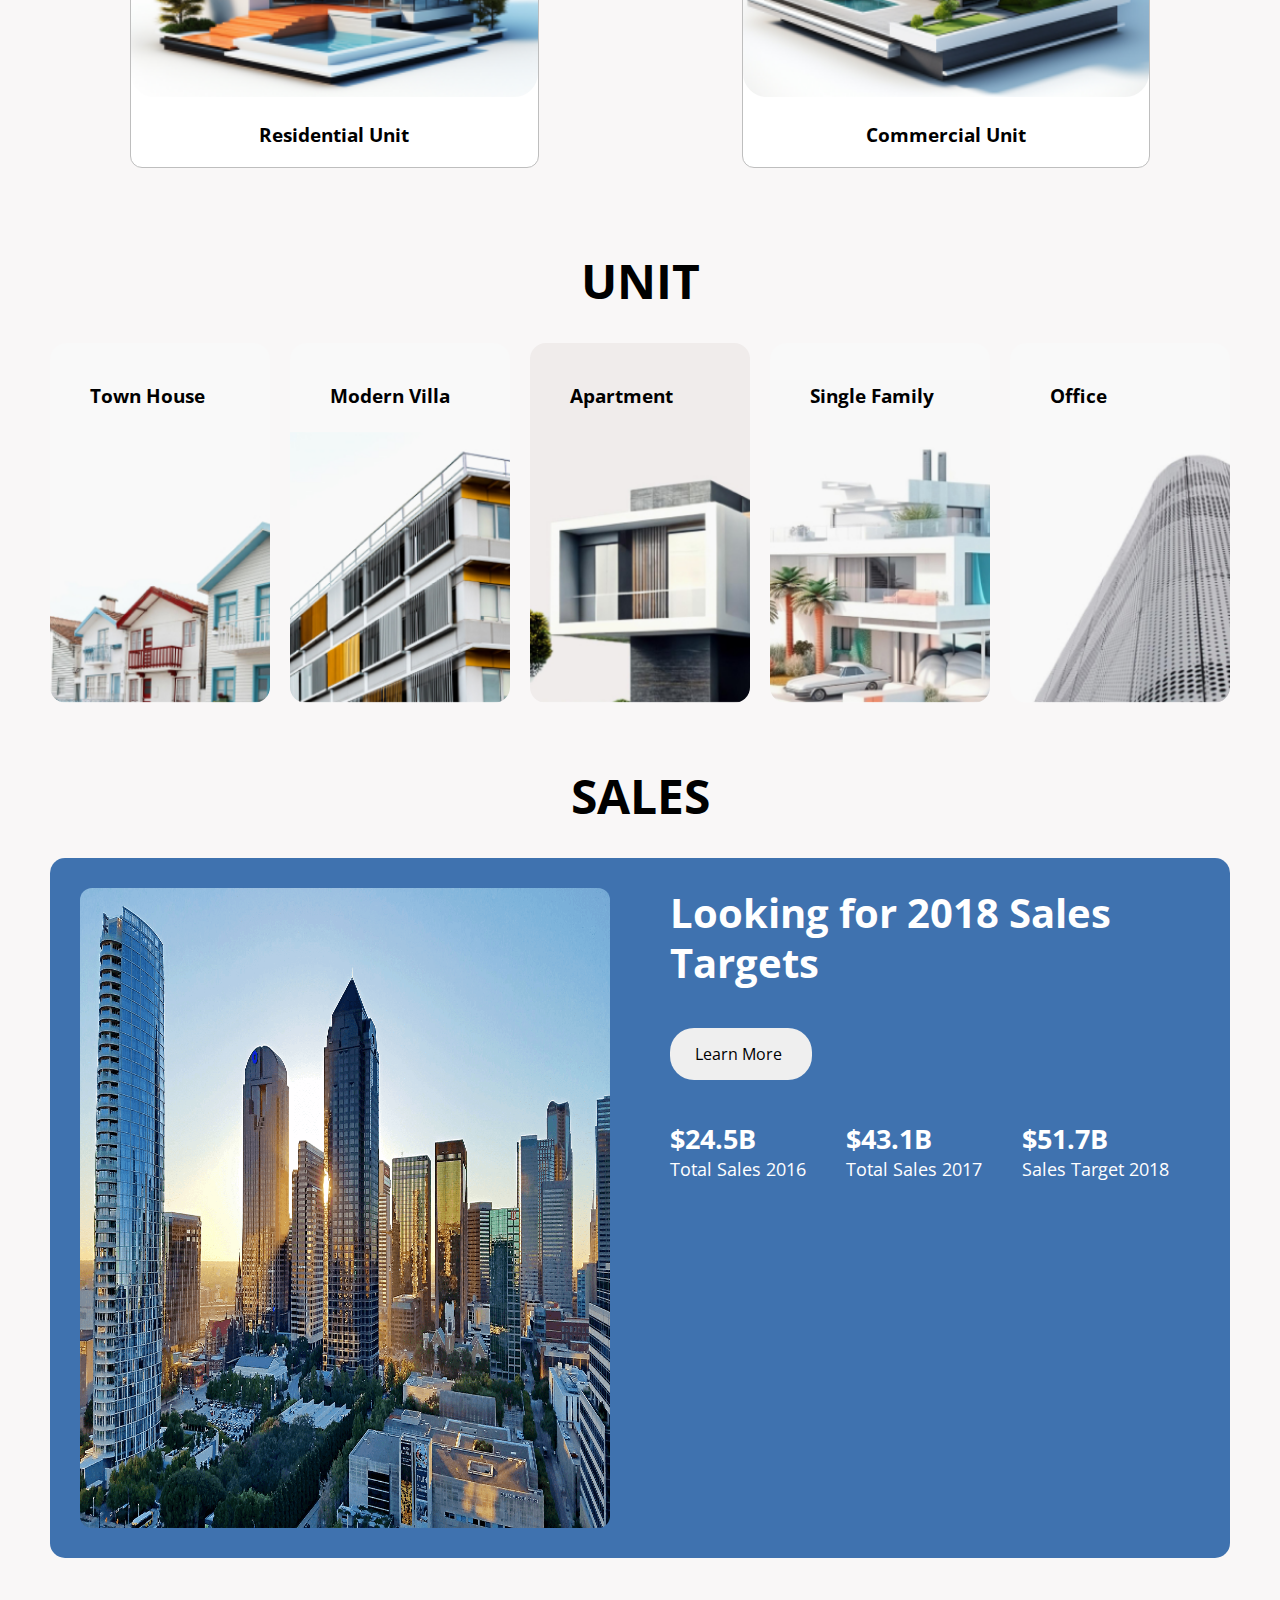
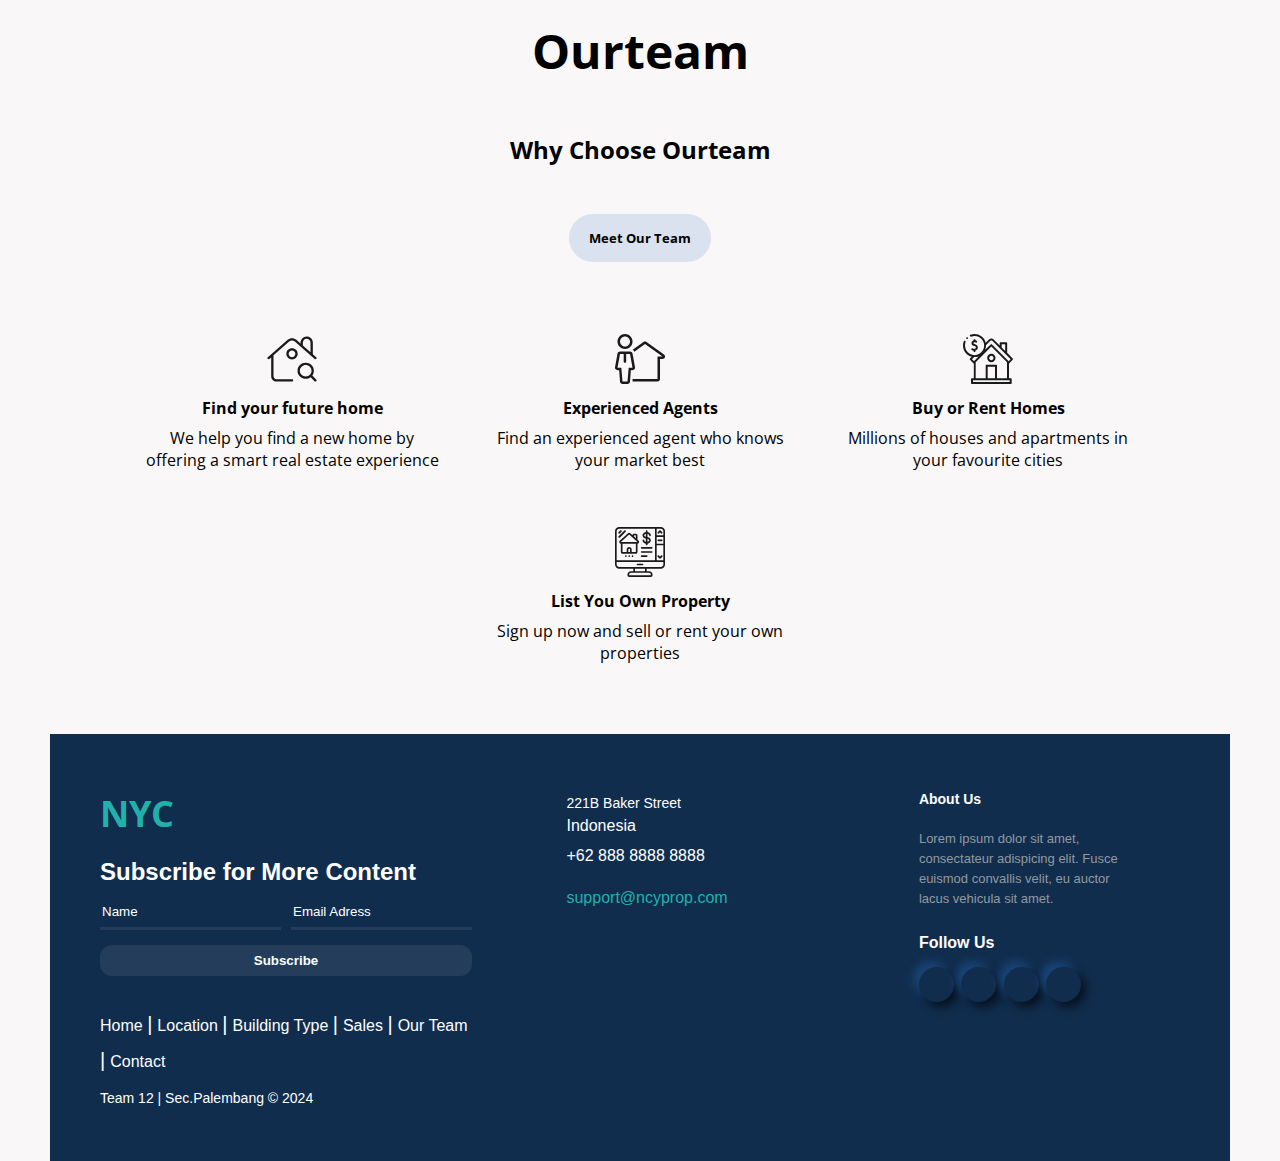
==== commit 3d940602: "feat: add animation to location item" ====
--- a/index.html
+++ b/index.html
@@ -91,20 +91,20 @@
               <div class="location-item overlay">
                 <h1>NEW YORK CITY</h1>
               </div>
-              <div class="location-item">
+              <div class="location-item" data-target="brooklyn">
                 <h1>BROOKLYN</h1>
                 <div class="img-wrapper">
                   <img src="assets/images/location/img1.jpg" alt="" />
                 </div>
               </div>
-              <div class="location-item">
+              <div class="location-item" data-target="bronx">
                 <h1>BRONX</h1>
                 <div class="img-wrapper">
                   <img src="assets/images/location/img2.jpg" alt="" />
                 </div>
               </div>
-              <div class="location-item">
-                <h1>QUEEN</h1>
+              <div class="location-item" data-target="queens">
+                <h1>QUEENS</h1>
                 <div class="img-wrapper">
                   <img
                     src="https://plus.unsplash.com/premium_photo-1661955570907-c03dae52b089?q=80&w=1778&auto=format&fit=crop&ixlib=rb-4.0.3&ixid=M3wxMjA3fDB8MHxwaG90by1wYWdlfHx8fGVufDB8fHx8fA%3D%3D"
@@ -112,13 +112,13 @@
                   />
                 </div>
               </div>
-              <div class="location-item">
+              <div class="location-item" data-target="staten">
                 <h1>STATEN</h1>
                 <div class="img-wrapper">
                   <img src="assets/images/location/img5.jpg" alt="" />
                 </div>
               </div>
-              <div class="location-item">
+              <div class="location-item" data-target="manhattan">
                 <h1>MANHATTAN</h1>
                 <div class="img-wrapper">
                   <img src="assets/images/location/img7.jpg" alt="" />
--- a/css/base.css
+++ b/css/base.css
@@ -51,6 +51,7 @@
   font-size: 24px;
 }
 
+
 #teamButton {
   cursor: pointer;
 }
@@ -59,4 +60,7 @@
   body{
     padding-inline: 0;
   }
+  section{
+    padding-inline: 20px;
+  }
 }--- a/css/landing.css
+++ b/css/landing.css
@@ -71,31 +71,59 @@
   gap: 10px;
 }
 .location-item {
+
   border-radius: 20px;
   overflow: hidden;
   position: relative;
   display: flex;
   align-items: center;
   justify-content: center;
+
+  &:hover img {
+    transform: scale(1.05);
+    cursor: pointer;
+  }
+
+  & img {
+    width: 100%;
+    height: 100%;
+    object-fit: cover;
+    transition: all .3s ease-in-out;
+  }
 
   & h1 {
     position: absolute;
     z-index: 99;
     font-weight: 900;
-    font-size: 90px;
-  }
-}
-.location-item .img-wrapper {
-  width: 100%;
-  height: 100%;
-  border-radius: 0;
-}
+    font-size: clamp(4rem, 8vw - 2rem, 5rem);
+    transition: all .3s ease-in-out;
+    cursor:pointer;
+  }
+
+  & .img-wrapper{
+    width: 100%;
+    height: 100%;
+    border-radius: 0;
+  }
+
+  & .img-wrapper::after{
+    content: "";
+    position: absolute;
+    top: 0;
+    left: 0;
+    width: 100%;
+    height: 100%;
+    pointer-events: none;
+  }
+}
+
 .location-item:first-child {
   grid-area: side;
-  position: relative;
+  
   display: flex;
   align-items: center;
   justify-content: center;
+
   background: rgb(219, 226, 239);
   background: linear-gradient(
     122deg,
@@ -104,10 +132,9 @@
   );
 
   & h1 {
-    font-size: 15rem;
+    font-size: clamp(13rem, 8vw - 2rem, 15rem);
     text-align: center;
     font-weight: 900;
-    font-stretch: expanded;
     letter-spacing: -5px;
     line-height: 250px;
 
@@ -121,84 +148,47 @@
 
 .location-item:nth-child(2) {
   grid-area: brook;
-  position: relative;
 
   .img-wrapper::after {
-    content: "";
-    position: absolute;
-    top: 0;
-    left: 0;
-    width: 100%;
-    height: 100%;
     background-color: rgba(50, 50, 50, 0.5);
-    pointer-events: none;
   }
   .img-wrapper img {
     filter: grayscale(100%);
   }
 }
+
 .location-item:nth-child(3) {
   grid-area: bronx;
-  position: relative;
 
   .img-wrapper::after {
-    content: "";
-    position: absolute;
-    top: 0;
-    left: 0;
-    width: 100%;
-    height: 100%;
     background-color: rgba(248, 145, 61, 0.519);
-    pointer-events: none;
-  }
-}
+  }
+}
+
 .location-item:nth-child(4) {
   grid-area: queens;
-  position: relative;
 
   .img-wrapper::after {
-    content: "";
-    position: absolute;
-    top: 0;
-    left: 0;
-    width: 100%;
-    height: 100%;
     background: linear-gradient(
       hsl(240 100% 50% / 0.3),
       hsla(289, 100%, 50%, 0.3)
     );
-
-    pointer-events: none;
-  }
-}
+  }
+}
+
 .location-item:nth-child(5) {
   grid-area: staten;
-  position: relative;
 
   .img-wrapper::after {
-    content: "";
-    position: absolute;
-    top: 0;
-    left: 0;
-    width: 100%;
-    height: 100%;
     background-color: rgba(141, 174, 185, 0.4);
-    pointer-events: none;
-  }
-}
+  }
+}
+
 .location-item:nth-child(6) {
   grid-area: manhat;
-  position: relative;
 
   .img-wrapper::after {
-    content: "";
-    position: absolute;
-    top: 0;
-    left: 0;
-    width: 100%;
-    height: 100%;
     background-color: rgba(99, 102, 254, 0.234);
-    pointer-events: none;
   }
 }
 
@@ -219,20 +209,31 @@
 }
 /* end location Section */
 
+
 /* Building Type Section */
-/* .building {
-    display: flex;
-    flex-direction: column;
-  } */
 .building-group {
   min-height: 150px;
-  max-height: 600px;
-  display: flex;
+  display: flex;
+  flex-wrap: wrap;
   justify-content: center;
   gap: 40px;
   margin: 0 auto;
   padding: 20px 80px;
-}
+
+  & .img-wrapper {
+    width: 100%;
+    height: calc(100% - 50px);
+    overflow: hidden;
+    border-radius: 0 0 24px 24px;
+    background: #fff;
+  
+    & img {
+      width: 100%;
+      height: 100%;
+    }
+  }
+}
+
 .building-item {
   flex: 1 1 300px;
   max-width: 700px;
@@ -245,31 +246,25 @@
   overflow: hidden;
   display: flex;
   flex-direction: column;
-}
-.img-wrapper {
-  width: 100%;
-  height: calc(100% - 50px);
-  overflow: hidden;
-  border-radius: 0 0 24px 24px;
-  background: #fff;
-
-  & img {
-    width: 100%;
-    height: 100%;
-  }
-}
-.building-content {
-  padding: 20px;
-  text-align: center;
+
+  transition: all .3s ease-in-out;
+
+  &:hover{
+    transform: scale(1.05);
+    cursor: pointer;
+  }
+
+  & .building-content {
+    padding: 20px;
+    text-align: center;
+  }
 }
 
 .btn-wrapper {
   display: flex;
   justify-content: center;
   align-items: center;
-  margin-inline: 0;
-  padding-inline: 0;
-
+  
   & button {
     padding: 15px 20px;
     border: none;
@@ -281,12 +276,12 @@
 
   & button:hover {
     background-color: #dadada;
+    cursor: pointer;
   }
 }
 /* end Building Type section */
 
 /* unit section */
-
 .unit-group {
   min-height: 360px;
   display: grid;
@@ -302,6 +297,13 @@
   border-radius: 16px;
   position: relative;
   overflow: hidden;
+  
+  transition: all .3s ease-in-out;
+
+  &:hover{
+    transform: scale(1.05);
+    cursor: pointer;
+  }
 }
 
 .unit-item img {
@@ -320,51 +322,6 @@
 /* end unit section */
 
 /* sales section */
-#sales-learnMore {
-  cursor: pointer;
-}
-
-.grid-container {
-  display: grid;
-  grid-template-columns: repeat(3, 1fr);
-  grid-gap: 10px;
-  background-color: whitesmoke;
-  padding: 10px;
-}
-
-.grid-item {
-  background-color: rgba(255, 255, 255, 0.8);
-  border: 1px solid rgba(0, 0, 0, 0.8);
-  padding: 20px;
-  font-size: 30px;
-  text-align: center;
-}
-
-.sales-description {
-  grid-column: 1 / span 2;
-}
-
-.sales-chart {
-  grid-column: 3;
-}
-
-@media screen and (max-width: 768px) {
-  .grid-container {
-    grid-template-columns: 1fr;
-  }
-
-  .sales-description,
-  .sales-chart {
-    grid-column: auto;
-  }
-
-  .sales-description {
-    grid-row: 1;
-  }
-
-}
-
-/* end sales section */
 .sales-group {
   display: flex;
   justify-content: center;
@@ -373,61 +330,57 @@
   border-radius: 15px;
   background-color: var(--secondary-color);
 
-  .sales-item {
-    width: 50%;
+  & .sales-item {
+    width: 100%;
     padding: 30px;
     color: #fff;
 
-    .img-wrapper {
+    & .img-wrapper {
       display: flex;
       width: 100%;
       height: 100%;
       overflow: hidden;
       border-radius: 12px;
 
-      img {
+      & img {
         width: 100%;
         height: 100%;
       }
     }
 
-    .item-header {
-      padding-right: 60px;
-    }
-
-    .item-header h1 {
+    & .item-header h1 {
       font-size: 40px;
       line-height: 50px;
     }
 
-    .item-content,
+    & .item-content,
     .desc {
       margin-top: 40px;
     }
 
-    .item-content button {
+    & .item-content button {
       padding: 15px 25px;
       border: none;
       border-radius: 24px;
       font-size: 16px;
-    }
-
-    .item-content button:hover {
-      background-color: #dadada;
-    }
-
-    .item-content i {
+
+      &:hover{
+        background-color: #dadada;
+        cursor: pointer;
+      }
+    }
+
+    & .item-content i {
       margin-left: 5px;
     }
 
-    .desc ul {
+    & .desc ul {
       display: flex;
       gap: 40px;
       font-size: 18px;
     }
   }
 }
-
 /* end sales section */
 
 /* ourteam section */
@@ -438,117 +391,160 @@
   align-items: center;
   gap: 4rem;
 
-  .ourteam-item:first-of-type {
+  & .ourteam-item:first-of-type {
     display: flex;
     flex-direction: column;
     align-items: center;
     gap: 3rem;
 
     & button {
-      padding: 10px 20px;
-      border-radius: 18px;
+      padding: 15px 20px;
+      border-radius: 24px;
       border: none;
       background-color: var(--primary-color);
       font-weight: bold;
-    }
-  }
-
-  .ourteam-item:last-of-type {
+
+      &:hover{
+        background-color: #dadada;
+        cursor: pointer;
+      }
+    }
+  }
+
+  & .ourteam-item:last-of-type {
     display: flex;
     flex-wrap: wrap;
     justify-content: center;
     gap: 3rem;
 
-    .feature {
+    & .feature {
       flex: 0 1 300px;
       min-width: 260px;
       text-align: center;
     }
 
-    .feature > * {
+    & .feature > * {
       margin-top: 0.5rem;
     }
   }
 }
-    /* Responsive styles */
-    @media (max-width: 768px) {
-      .dashboard-container {
-          padding-right: 20px;
-      }
+
+/* end ourteam section */
+
+/* Responsive styles */
+@media (max-width: 768px) {
+  .dashboard-container {
+      padding-right: 20px;
+  }
+
+  .dashboard-header {
+      text-align: center;
+      margin-bottom: 20px;
+  }
+
+  .dropdowns {
+      flex-direction: column;
+      width: 100%;
+  }
+
+  .dropdown {
+      width: 100%;
+      max-width: none;
+  }
+
+  .stats-container {
+    flex-direction: column;
+    gap: 10px; 
+  }
+
+  .stat-box {
+    margin: 0; 
+    border-radius: 0px;
+    width: 100%; 
+    box-sizing: border-box; 
+  }
+
+  .location-group {
+      flex-direction: column;
+      gap: 10px;
+  }
+
+  .location-item {
+      width: 100%; 
+      margin-bottom: 10px; 
+  }
+
   
-      .dashboard-header {
-          text-align: center;
-          margin-bottom: 20px;
-      }
-  
-      .dropdowns {
-          flex-direction: column;
-          width: 100%;
-      }
-  
-      .dropdown {
-          width: 100%;
-          max-width: none;
-      }
-
-      .stats-container {
-        flex-direction: column;
-        gap: 10px; 
-        
-    }
-
-      .stat-box {
-        margin: 0; 
-        border-radius: 0px;
-        width: 100%; 
-        box-sizing: border-box; 
-    }
-
-    .location-group {
-        flex-direction: column;
-        gap: 10px;
-    }
-
-    .location-item {
-        width: 100%; 
-        margin-bottom: 10px; 
-      }
-    
-      
-    .building-group {
-    flex-direction: column; 
-    gap: 20px; 
-    padding: 20px 20px; 
-    margin-bottom: 30%;
-  }
-  
+  .building-group {
+  flex-direction: column; 
+  gap: 20px; 
+  padding: 20px 20px; 
+  margin-bottom: 30%;
+  }
+
   .building-item {
-    flex: none; 
-    width: 100%; 
-    max-width: none;
-    height: auto; 
-    margin-bottom: 20px; 
-  }
-  
+  flex: none; 
+  width: 100%; 
+  max-width: none;
+  height: auto; 
+  margin-bottom: 20px; 
+  }
+
   .img-wrapper {
-    height: auto; 
-    border-radius: 12px 12px 0 0; 
-  }
-  
+  height: auto; 
+  border-radius: 12px 12px 0 0; 
+  }
+
   .img-wrapper img {
-    height: auto; 
+  height: auto; 
   }
 
   .btn-wrapper {
-    margin-inline: auto; 
-    padding-inline: auto;
+  margin-inline: auto; 
+  padding-inline: auto;
   }
 
   .btn-wrapper button {
-    width: auto; 
-    font-size: 0.9rem;  
-  }
-
-  }
-
-/* end ourteam section */
+  width: auto; 
+  font-size: 0.9rem;  
+  }
+
+}
+
+
+@media screen and (max-width: 1200px) {
+  .btn-wrapper{
+    display: none;
+  }
+  .sales-group{
+    height: fit-content;
+  }
+  .sales-item{
+    display: flex;
+    text-align: center;
+    flex-direction: column;
+    justify-content: center;
+    align-items: center;
+  }
+
+
+  /* remove sales image */
+  .sales-item:first-of-type{
+    display: none;
+  }
+  .location-group{
+    grid-template-columns: 1fr;
+    grid-template-areas:
+    "brook"
+    "bronx"
+    "queens"
+    "staten"
+    "manhat";
+  }
+  .location-item{
+    width: 100%;
+  }
+  .location-item:first-child{
+    display: none;
+  }
+}